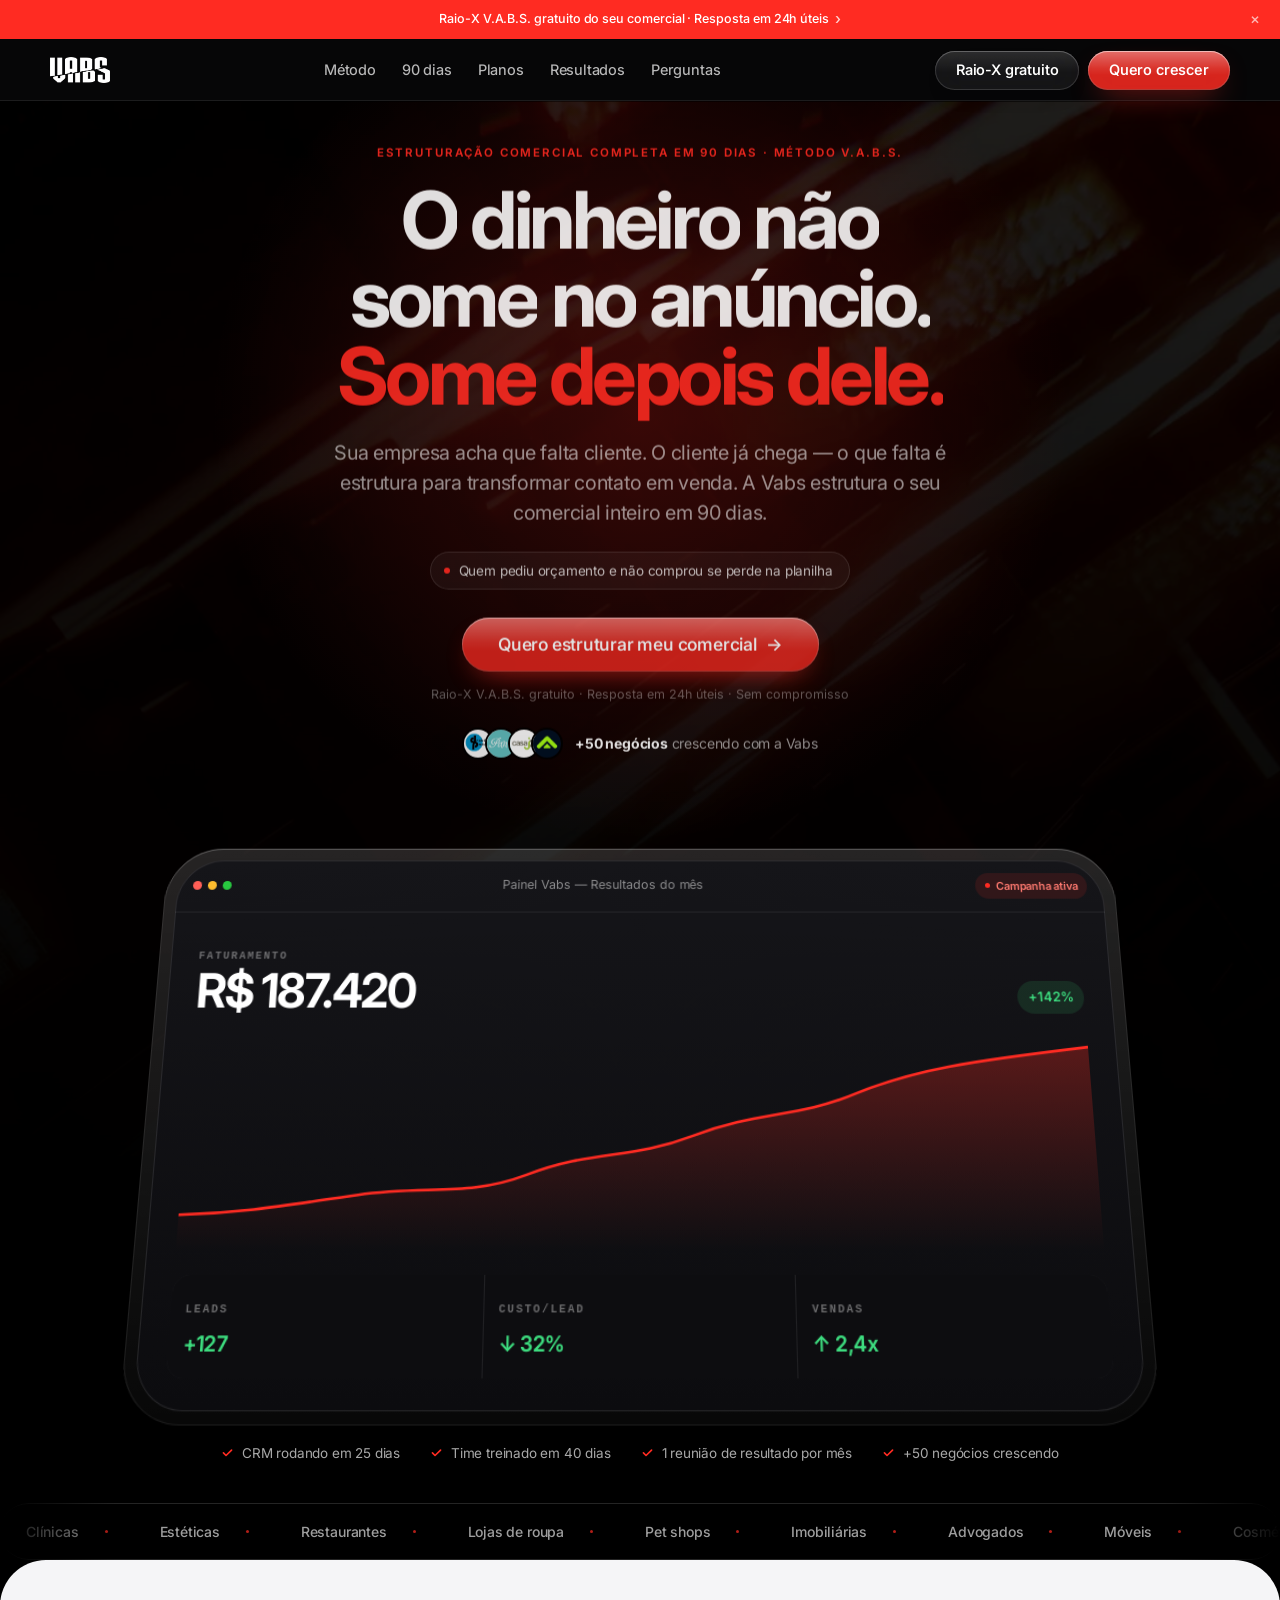
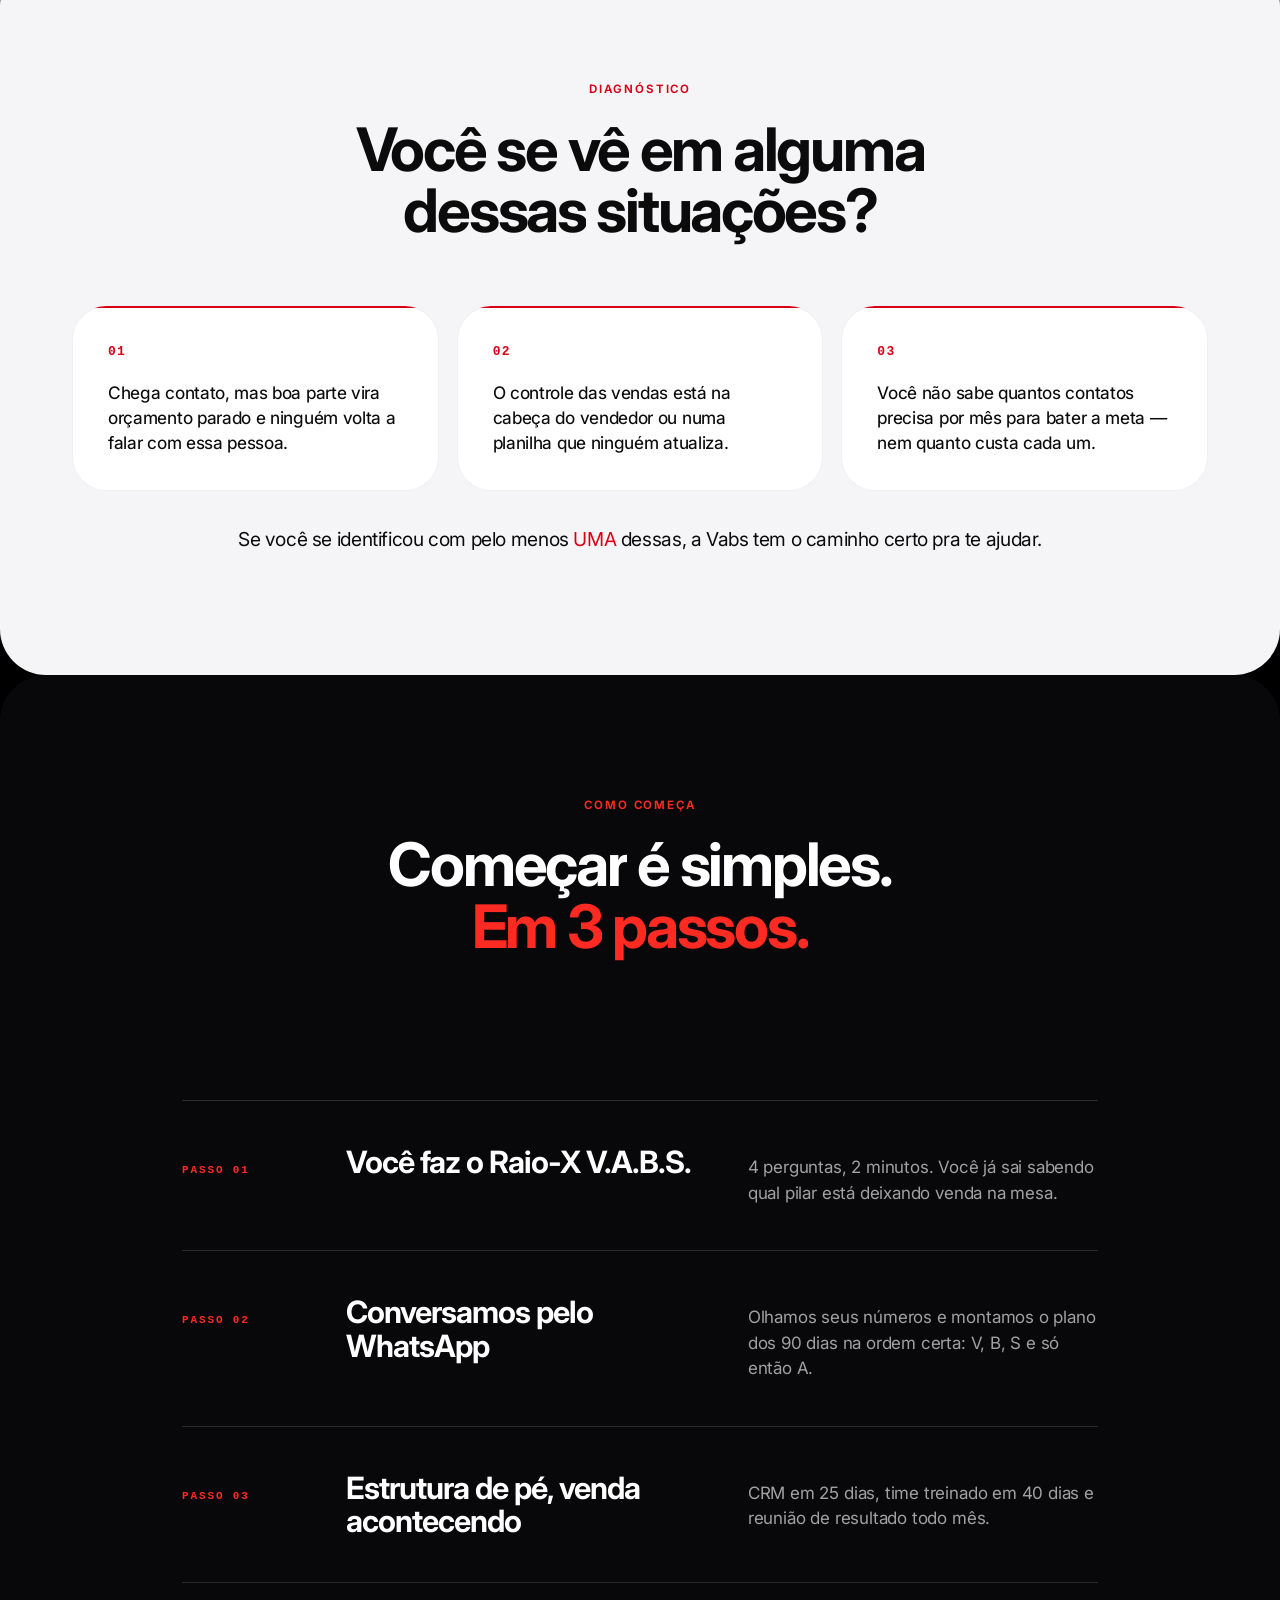
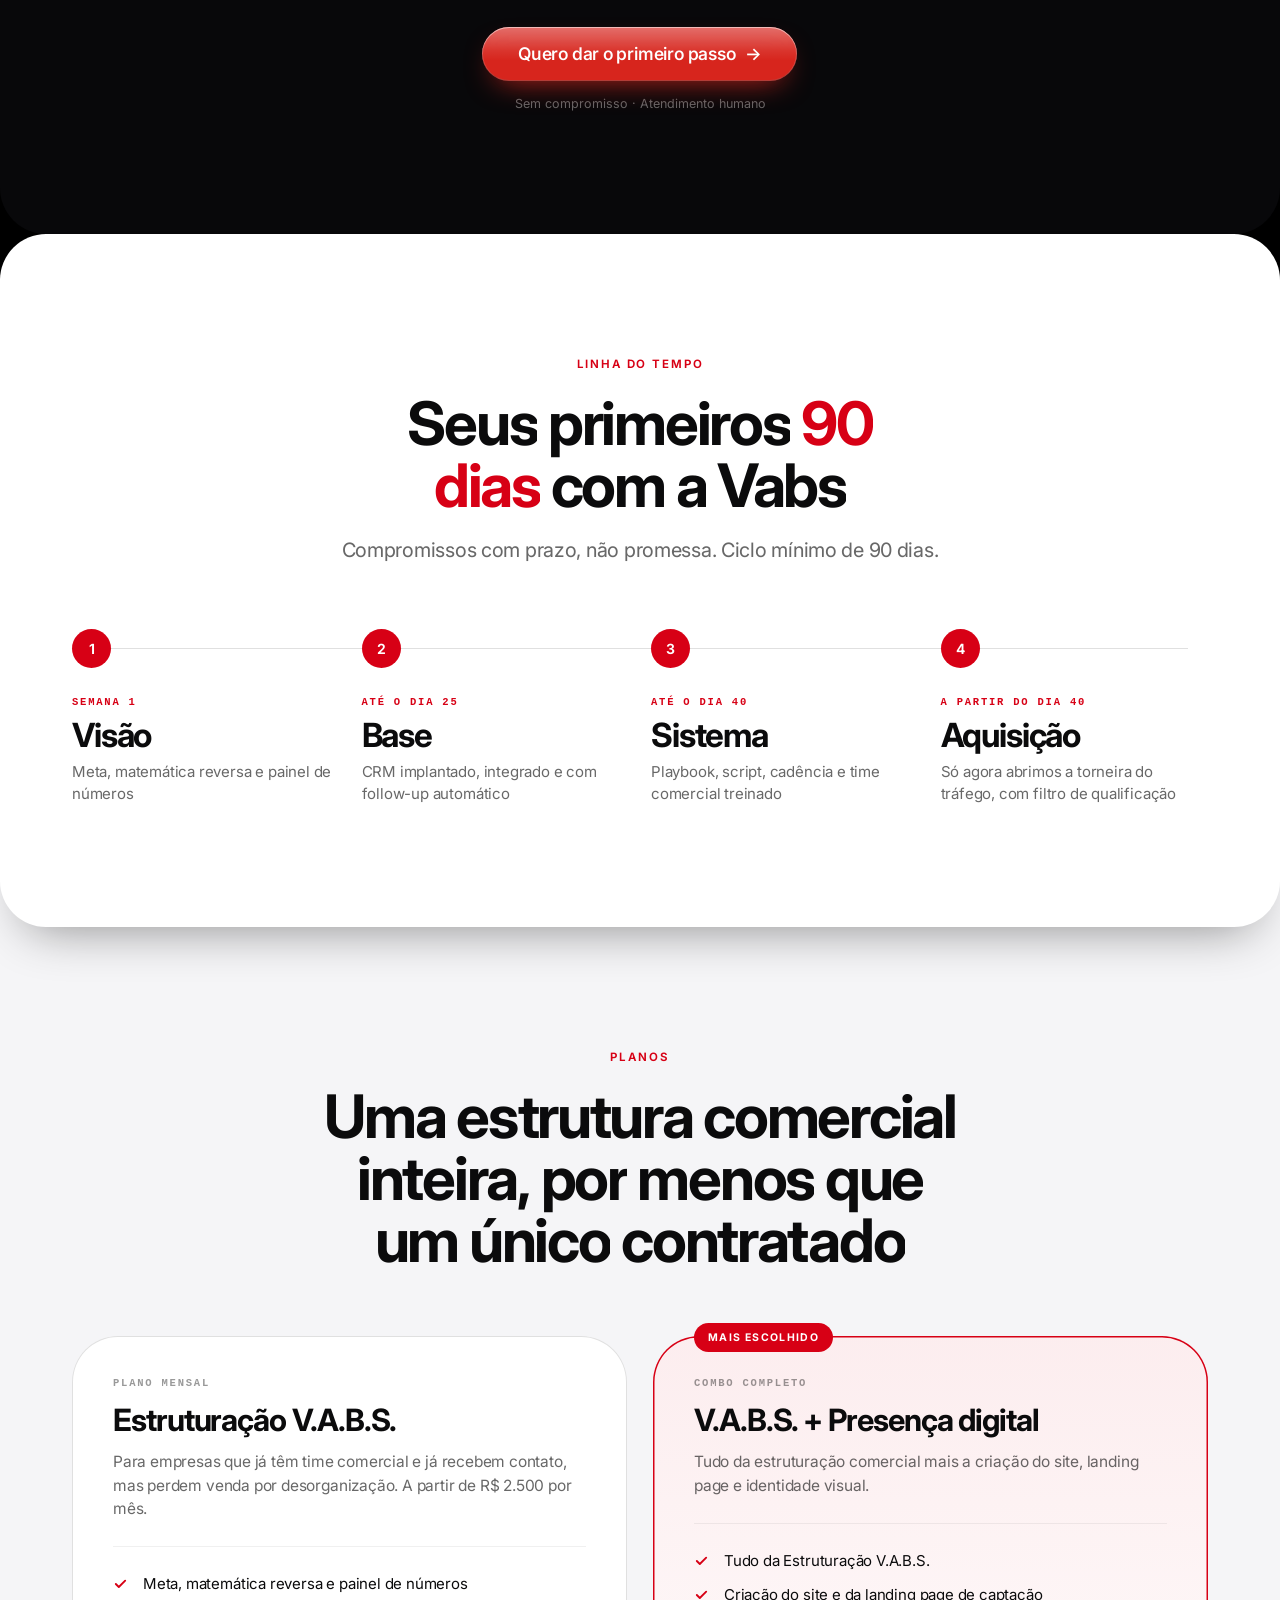
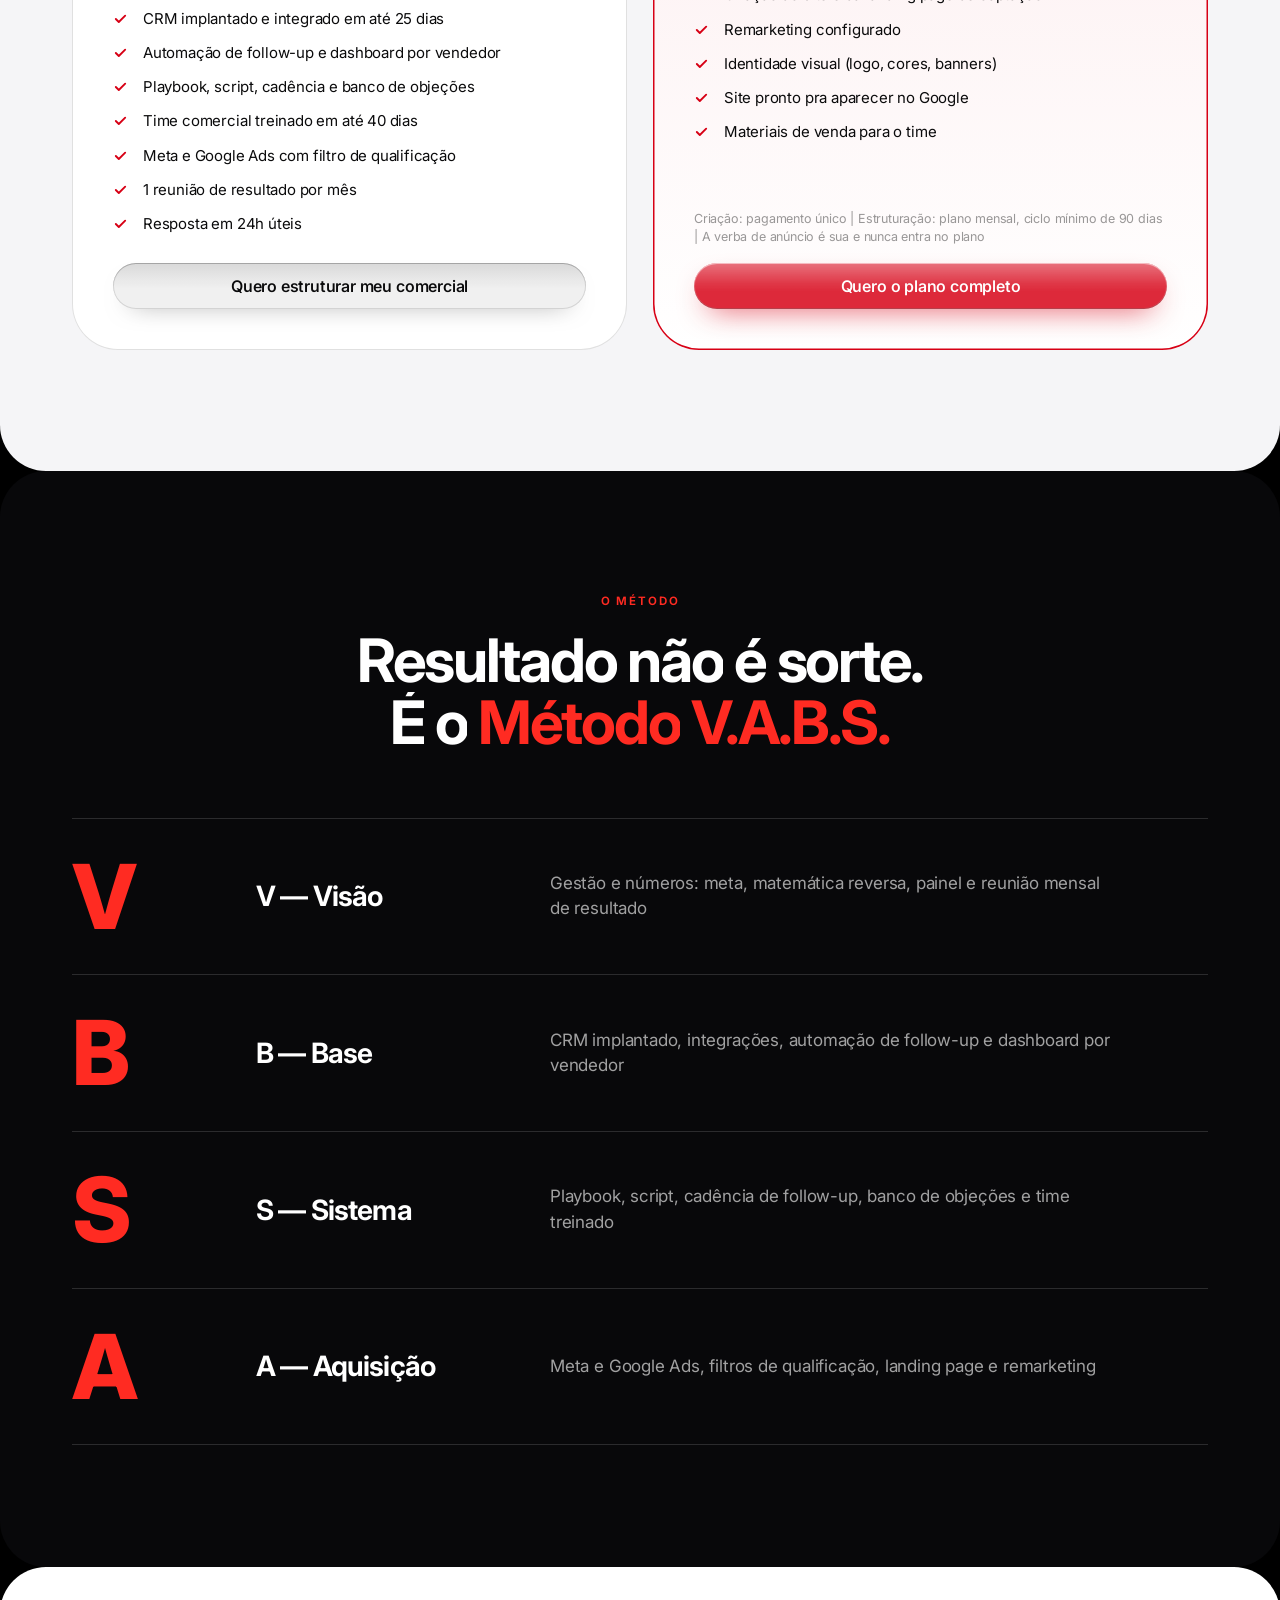
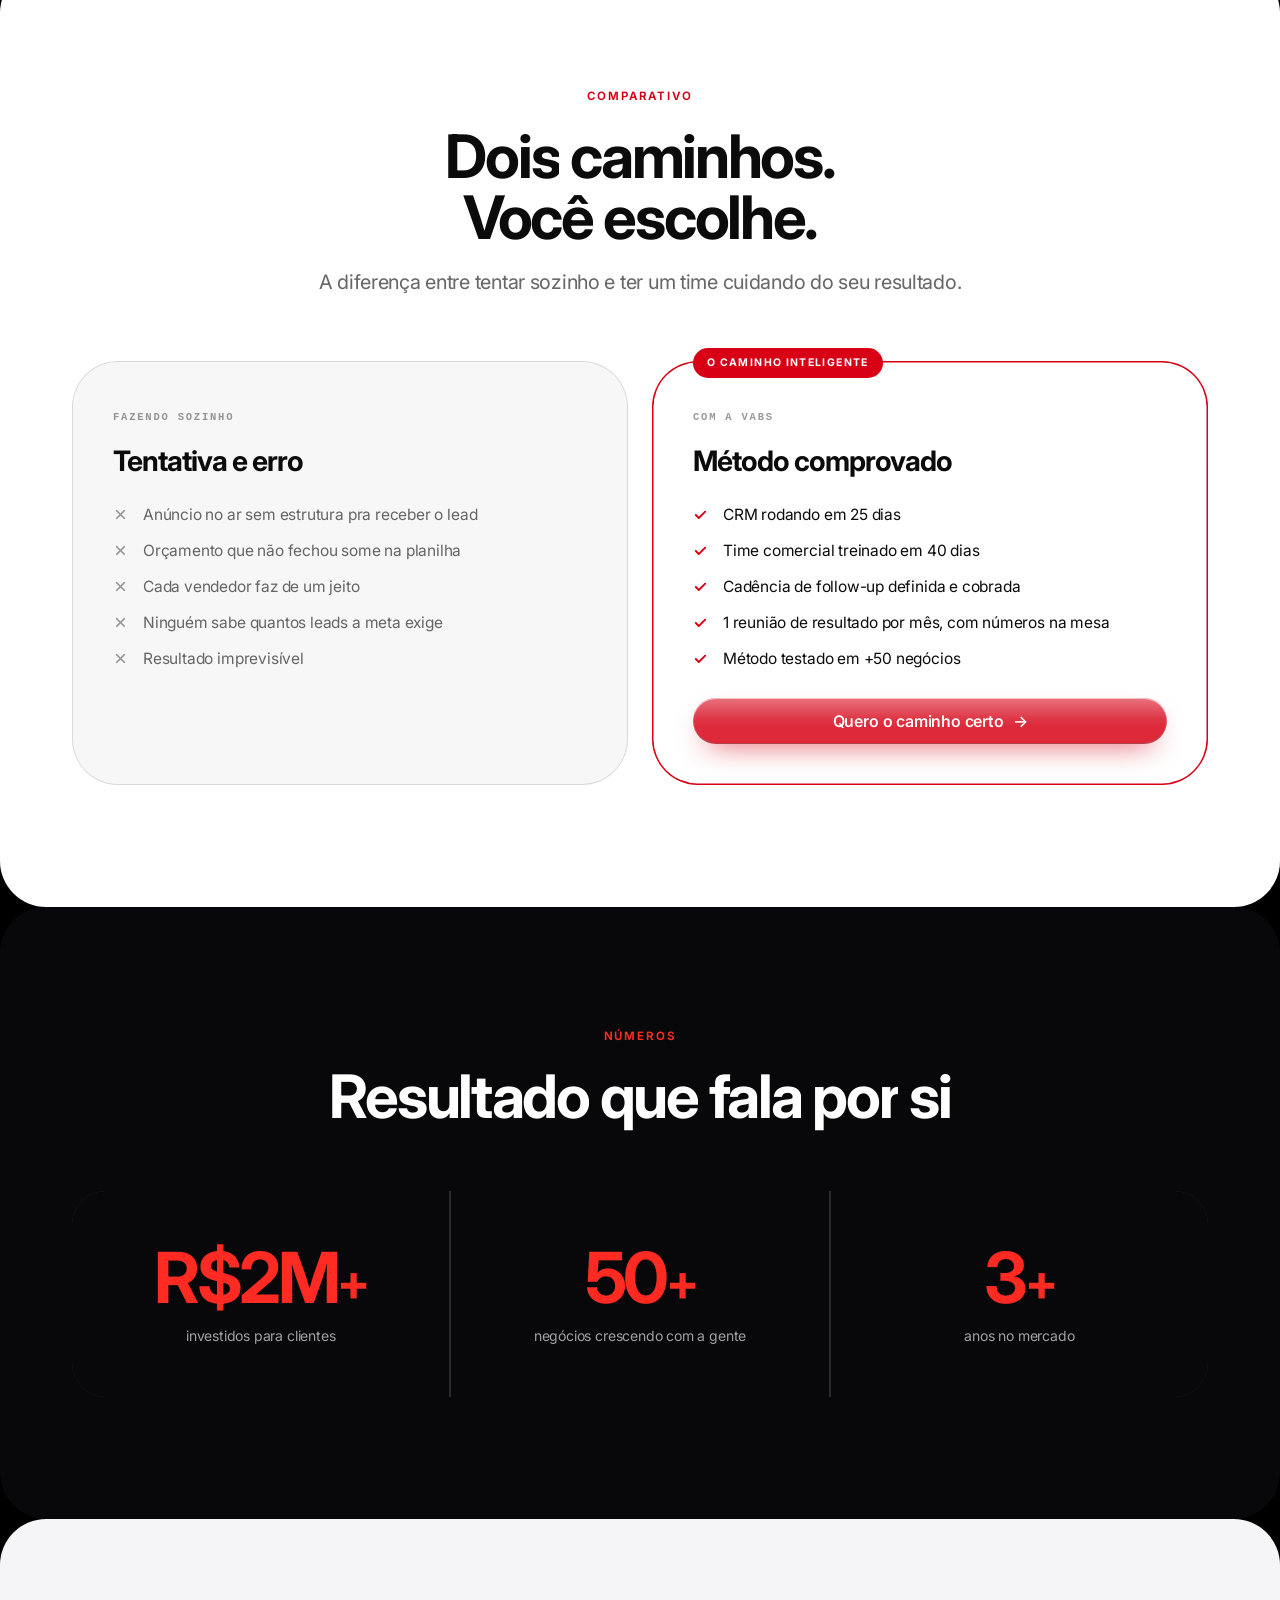
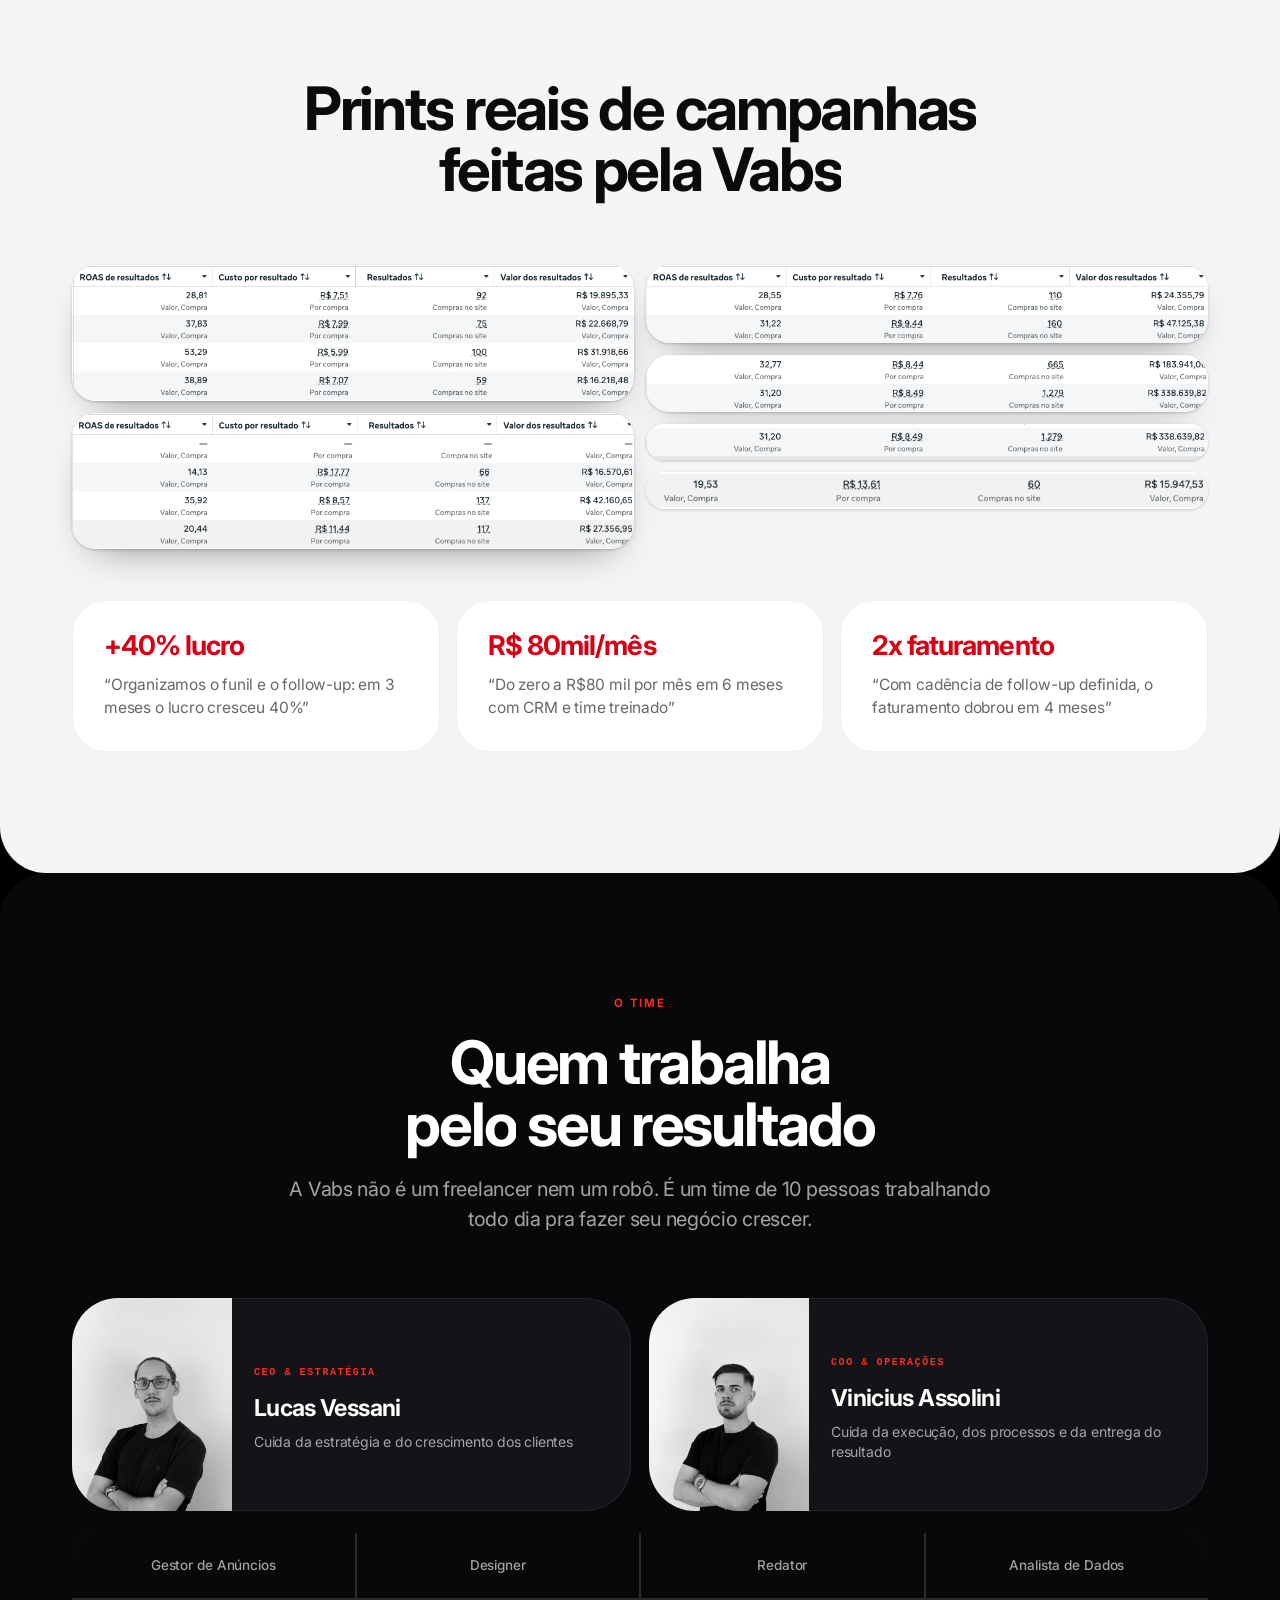
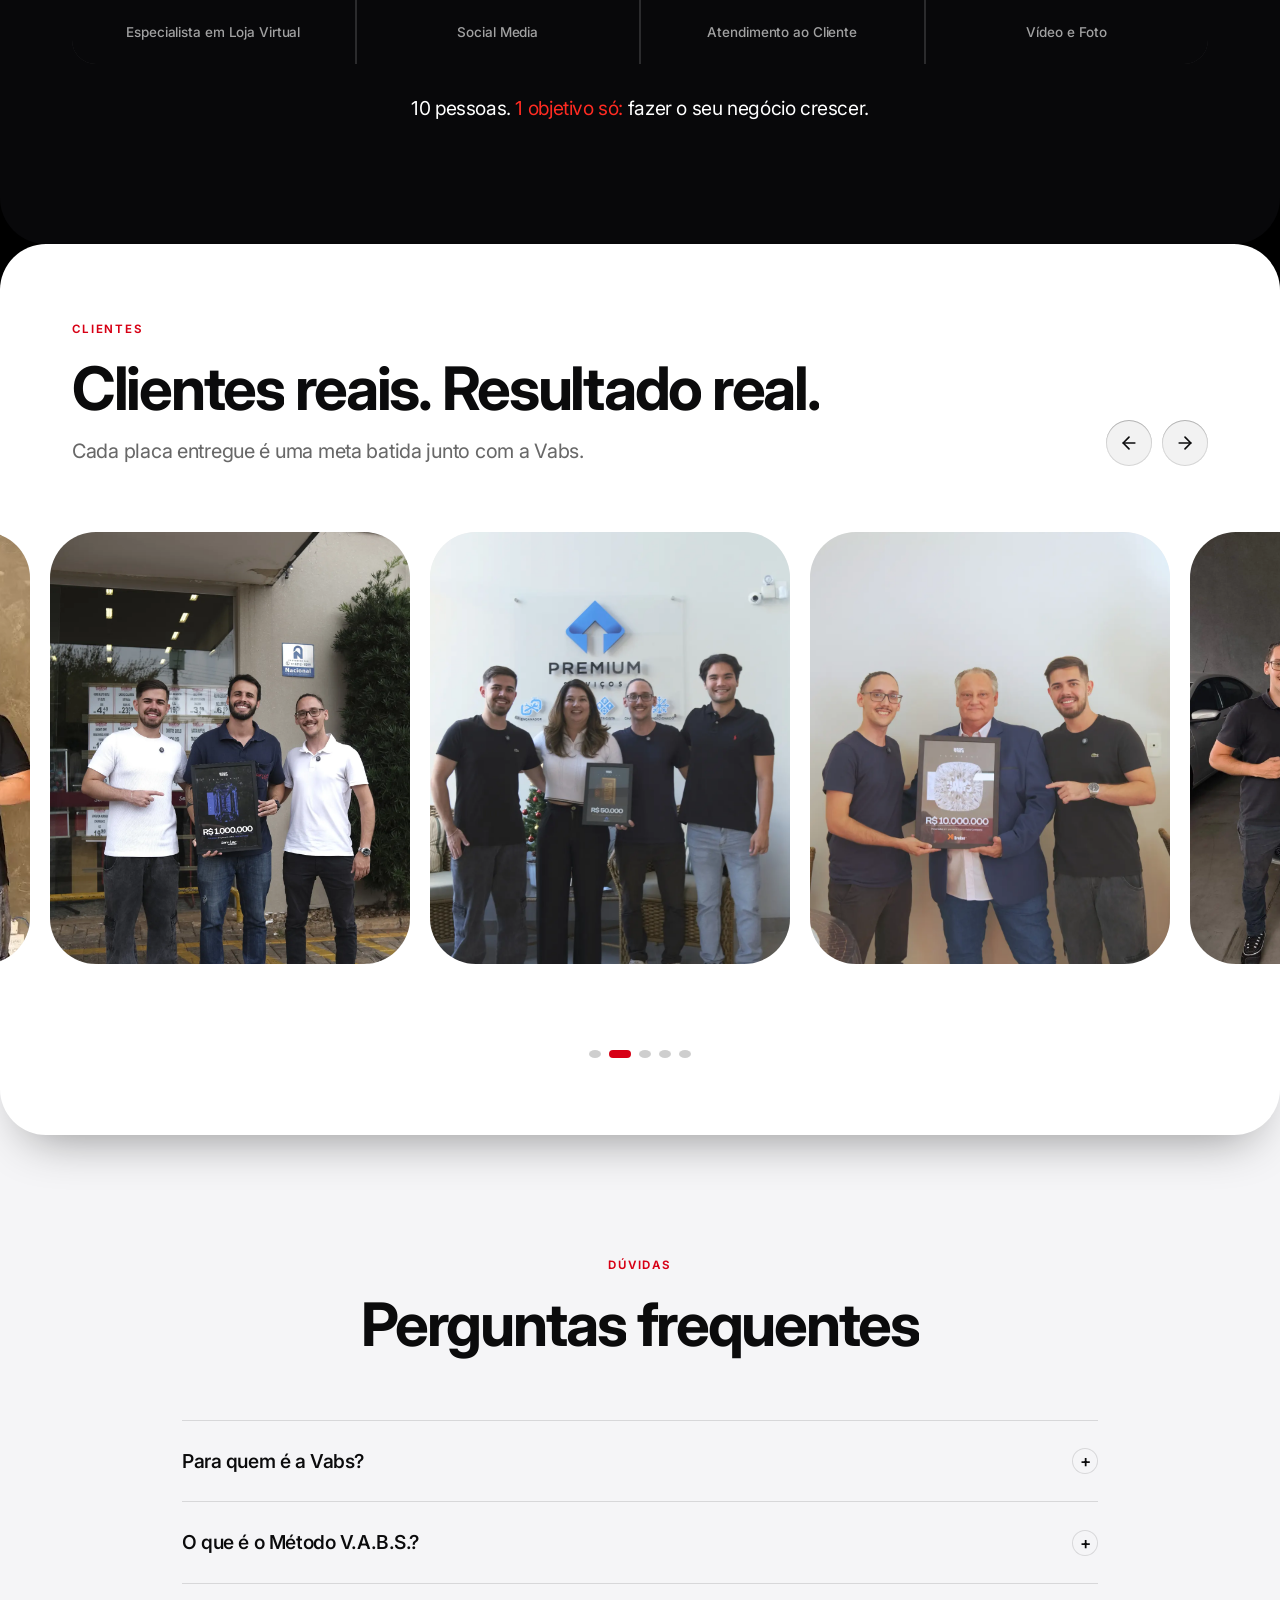
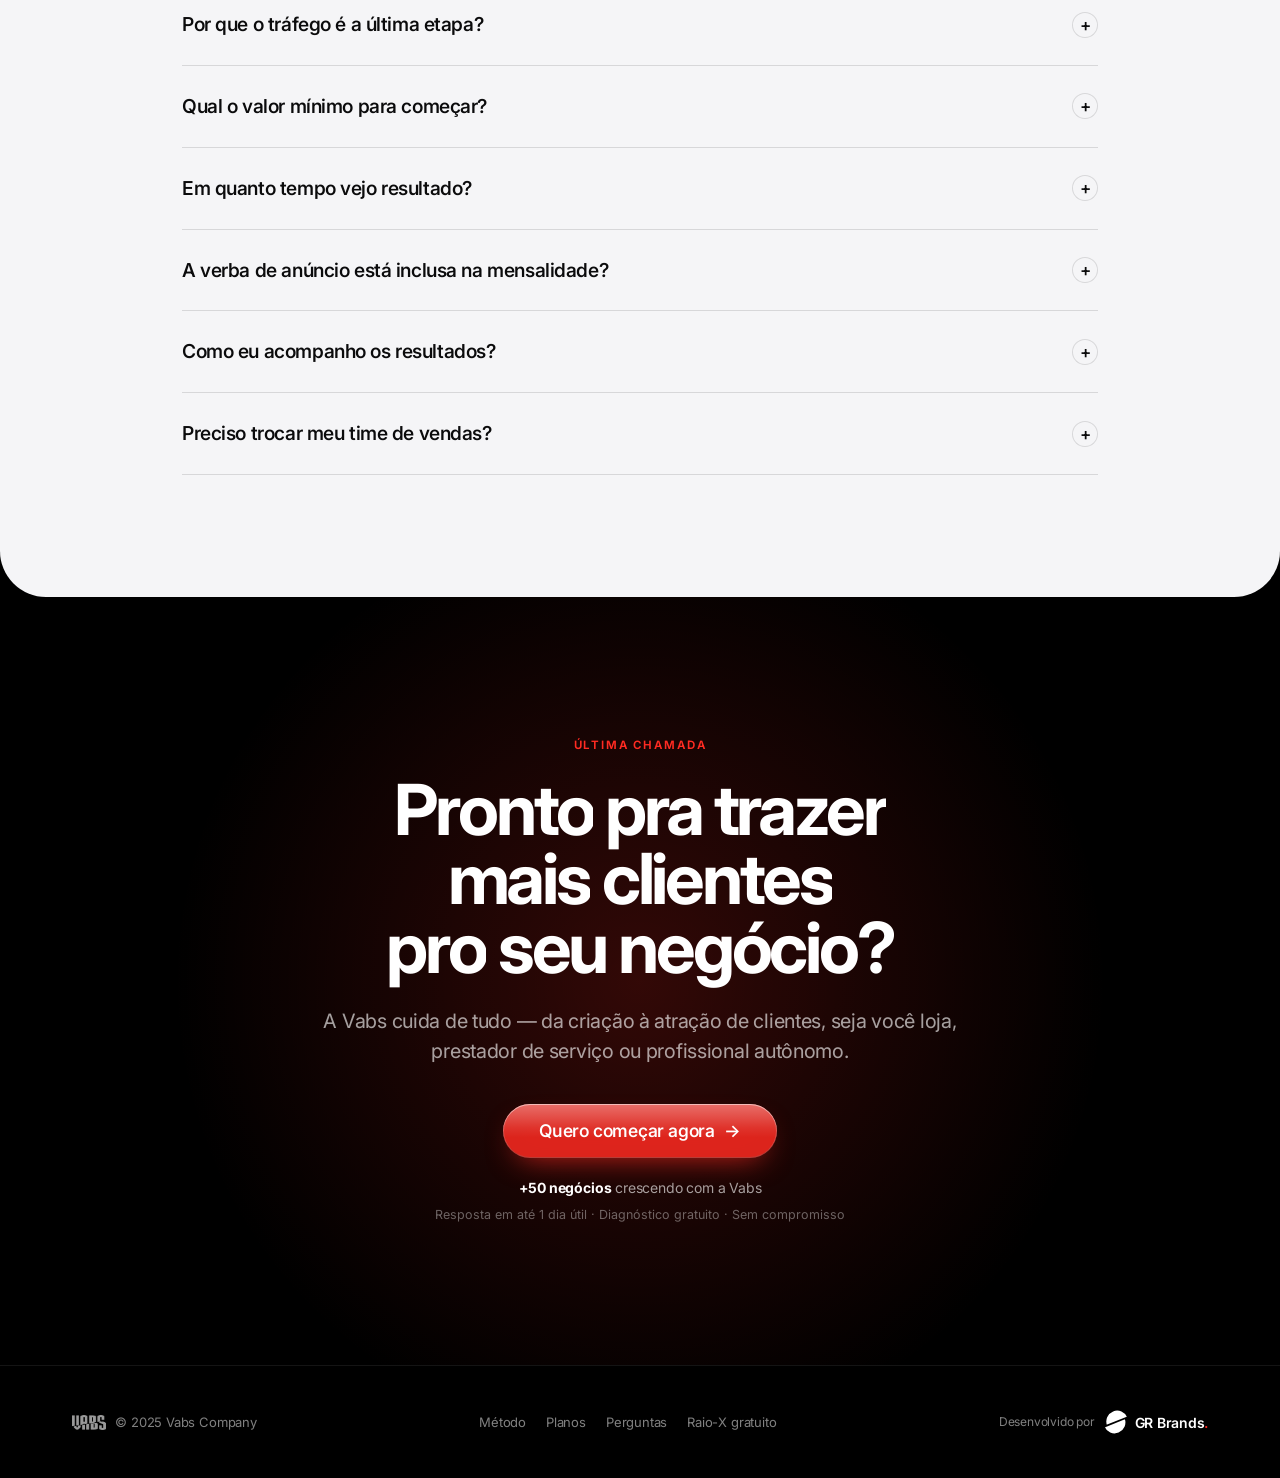
==== index.html @ a5743ab3 "Add files via upload" ====
<!doctype html>
<html lang="pt-BR">
<head>
<meta charset="utf-8">
<meta name="viewport" content="width=device-width, initial-scale=1, viewport-fit=cover">
<title>Vabs Company — Estruturação comercial completa em 90 dias</title>
<meta name="description" content="O dinheiro não some no anúncio, some depois dele. Método V.A.B.S.: visão, aquisição, base e sistema. Raio-X gratuito do seu comercial.">
<meta name="author" content="Vabs Company">
<meta name="theme-color" content="#000000">
<link rel="canonical" href="https://vabscompany.com.br/">

<link rel="icon" href="assets/img/vabs-logo.png" type="image/png">
<link rel="apple-touch-icon" href="assets/img/vabs-logo.png">

<meta property="og:type" content="website">
<meta property="og:title" content="Vabs Company — Estruturação comercial completa em 90 dias">
<meta property="og:description" content="O dinheiro não some no anúncio, some depois dele. Método V.A.B.S.: visão, aquisição, base e sistema. Raio-X gratuito do seu comercial.">
<meta property="og:image" content="assets/img/vabs-logo.png">
<meta name="twitter:card" content="summary_large_image">

<link rel="preconnect" href="https://fonts.googleapis.com">
<link rel="preconnect" href="https://fonts.gstatic.com" crossorigin>
<link rel="stylesheet" href="https://fonts.googleapis.com/css2?family=Inter:opsz,wght@14..32,400;14..32,500;14..32,600;14..32,700;14..32,800&display=swap">
<link rel="preload" as="image" href="assets/img/hero-bg.webp" fetchpriority="high">
<link rel="stylesheet" href="assets/css/style.css">

<script type="application/ld+json">
{"@context":"https://schema.org","@type":"Organization","name":"Vabs Company","url":"https://vabscompany.com.br/","logo":"assets/img/vabs-logo.png"}
</script>
<script type="application/ld+json">
{"@context":"https://schema.org","@type":"FAQPage","mainEntity":[
{"@type":"Question","name":"Para quem é a Vabs?","acceptedAnswer":{"@type":"Answer","text":"Para qualquer empresa que já tem time comercial e já recebe contato, mas perde venda por desorganização. Não importa o segmento: o que importa é ter alguém para vender e demanda chegando."}},
{"@type":"Question","name":"O que é o Método V.A.B.S.?","acceptedAnswer":{"@type":"Answer","text":"É a estruturação comercial completa em 90 dias em quatro pilares: Visão (gestão e números), Aquisição (demanda qualificada), Base (CRM e follow-up) e Sistema (playbook, script e time treinado)."}},
{"@type":"Question","name":"Por que o tráfego é a última etapa?","acceptedAnswer":{"@type":"Answer","text":"Porque o dinheiro não some no anúncio, some depois dele. Primeiro arrumamos visão, base e sistema. Só então abrimos a torneira do tráfego — senão você paga para perder lead mais rápido."}},
{"@type":"Question","name":"Qual o valor mínimo para começar?","acceptedAnswer":{"@type":"Answer","text":"A partir de R$ 2.500 por mês. Montar esse time dentro de casa (gestor de tráfego, designer, editor, consultor comercial, CRM e encargos) custa perto de R$ 18 mil por mês."}},
{"@type":"Question","name":"Em quanto tempo vejo resultado?","acceptedAnswer":{"@type":"Answer","text":"Temos compromissos com prazo: CRM rodando em 25 dias, time comercial treinado em 40 dias, 1 reunião de resultado por mês e resposta em 24h úteis. O ciclo mínimo é de 90 dias."}},
{"@type":"Question","name":"A verba de anúncio está inclusa na mensalidade?","acceptedAnswer":{"@type":"Answer","text":"Não. A verba de anúncio é sua, vai 100% para as plataformas e nunca entra no valor do plano."}},
{"@type":"Question","name":"Como eu acompanho os resultados?","acceptedAnswer":{"@type":"Answer","text":"Você tem painel de números, dashboard por vendedor dentro do CRM e uma reunião de resultado por mês com a meta e a matemática reversa na mesa."}},
{"@type":"Question","name":"Preciso trocar meu time de vendas?","acceptedAnswer":{"@type":"Answer","text":"Não. A gente treina o time que você já tem, com playbook, script, cadência de follow-up e banco de objeções."}}]}
</script>
</head>
<body>

<!-- ===== barra de anúncio ===== -->
<div class="topbar" id="topbar">
  <a href="diagnostico.html">Raio-X V.A.B.S. gratuito do seu comercial · Resposta em 24h úteis</a>
  <button class="topbar__x" aria-label="Fechar aviso" data-close-bar>&times;</button>
</div>

<!-- ===== navegação ===== -->
<header class="nav">
  <div class="nav__in">
    <a class="nav__logo" href="#topo" aria-label="Vabs Company">
      <img src="assets/img/vabs-mark.png" alt="Vabs Company" width="833" height="364">
    </a>
    <nav class="nav__menu" aria-label="Seções">
      <a href="#metodo">Método</a>
      <a href="#noventa">90 dias</a>
      <a href="#planos">Planos</a>
      <a href="#resultados">Resultados</a>
      <a href="#faq">Perguntas</a>
    </nav>
    <div class="nav__act">
      <a class="btn btn--outline nav__ghost" href="diagnostico.html">Raio-X gratuito</a>
      <a class="btn" href="diagnostico.html">Quero crescer</a>
    </div>
  </div>
</header>

<main id="topo">

<!-- ===== hero ===== -->
<section class="hero">
  <div class="hero__bg" aria-hidden="true"></div>
  <div class="hero__glow" aria-hidden="true"></div>

  <div class="wrap hero__in center">
    <span class="eyebrow rv">Estruturação comercial completa em 90 dias · Método V.A.B.S.</span>
    <h1 class="h-xl rv rv-d1">O dinheiro não some no anúncio.<br><span class="accent">Some depois dele.</span></h1>
    <p class="lede hero__lede rv rv-d2">Sua empresa acha que falta cliente. O cliente já chega — o que falta é estrutura para transformar contato em venda. A Vabs estrutura o seu comercial inteiro em 90 dias.</p>

    <div class="rv rv-d2">
      <span class="hero__pill"><i class="dot"></i>Quem pediu orçamento e não comprou se perde na planilha</span>
    </div>

    <div class="hero__cta rv rv-d3">
      <a class="btn btn--lg" href="diagnostico.html">Quero estruturar meu comercial <span class="arw">→</span></a>
      <p class="tiny">Raio-X V.A.B.S. gratuito · Resposta em 24h úteis · Sem compromisso</p>
    </div>

    <div class="hero__proof rv rv-d3">
      <div class="avatars">
        <img src="assets/img/logo-dental-protetic.jpg" alt="Logo Dental Protetic" width="32" height="32" loading="lazy">
        <img src="assets/img/logo-pano.jpg" alt="Logo Panô" width="32" height="32" loading="lazy">
        <img src="assets/img/logo-casa-jd.jpg" alt="Logo Casa JD" width="32" height="32" loading="lazy">
        <img src="assets/img/logo-cliente-4.jpg" alt="Logo Cliente Vabs" width="32" height="32" loading="lazy">
      </div>
      <p class="small"><b style="color:#fff">+50 negócios</b> crescendo com a Vabs</p>
    </div>
  </div>

  <!-- painel: card 3D que se endireita conforme a rolagem -->
  <div class="wrap">
    <div class="panel-stage" data-scroll-card>
      <div class="panel-shell" data-chart>
       <div class="panel-frame">
        <div class="panel">
        <div class="panel__bar">
          <div class="panel__dots"><i></i><i></i><i></i></div>
          <span class="panel__title">Painel Vabs — Resultados do mês</span>
          <span class="panel__live"><i></i>Campanha ativa</span>
        </div>
        <div class="panel__body">
          <div class="panel__head">
            <div>
              <span class="mono-label">Faturamento</span>
              <div class="panel__big" data-count="187420" data-prefix="R$ ">R$ 187.420</div>
            </div>
            <span class="panel__delta">+142%</span>
          </div>

          <svg class="chart" viewBox="0 0 880 200" preserveAspectRatio="none" role="img" aria-label="Curva de faturamento do mês">
            <defs>
              <linearGradient id="gRed" x1="0" y1="0" x2="0" y2="1">
                <stop offset="0%" stop-color="#ff2b22" stop-opacity=".30"/>
                <stop offset="100%" stop-color="#ff2b22" stop-opacity="0"/>
              </linearGradient>
            </defs>
            <path class="area" d="M0,168 C70,166 110,158 170,150 C235,141 275,152 330,132 C395,108 430,118 490,96 C555,72 590,80 650,56 C710,33 760,26 880,12 L880,200 L0,200 Z"/>
            <path class="line" d="M0,168 C70,166 110,158 170,150 C235,141 275,152 330,132 C395,108 430,118 490,96 C555,72 590,80 650,56 C710,33 760,26 880,12"/>
          </svg>

          <div class="panel__grid">
            <div class="panel__cell up"><span class="mono-label">Leads</span><b>+127</b></div>
            <div class="panel__cell up"><span class="mono-label">Custo/Lead</span><b>↓ 32%</b></div>
            <div class="panel__cell up"><span class="mono-label">Vendas</span><b>↑ 2,4x</b></div>
          </div>
        </div>
        </div>
       </div>
      </div>
    </div>
  </div>

  <div class="wrap">
    <ul class="commit rv" style="list-style:none;padding:0">
      <li><svg width="13" height="13" viewBox="0 0 16 16" fill="none"><path d="M3 8.5l3.2 3.2L13 5" stroke="currentColor" stroke-width="2" stroke-linecap="round" stroke-linejoin="round"/></svg>CRM rodando em 25 dias</li>
      <li><svg width="13" height="13" viewBox="0 0 16 16" fill="none"><path d="M3 8.5l3.2 3.2L13 5" stroke="currentColor" stroke-width="2" stroke-linecap="round" stroke-linejoin="round"/></svg>Time treinado em 40 dias</li>
      <li><svg width="13" height="13" viewBox="0 0 16 16" fill="none"><path d="M3 8.5l3.2 3.2L13 5" stroke="currentColor" stroke-width="2" stroke-linecap="round" stroke-linejoin="round"/></svg>1 reunião de resultado por mês</li>
      <li><svg width="13" height="13" viewBox="0 0 16 16" fill="none"><path d="M3 8.5l3.2 3.2L13 5" stroke="currentColor" stroke-width="2" stroke-linecap="round" stroke-linejoin="round"/></svg>+50 negócios crescendo</li>
    </ul>
  </div>
</section>

<!-- ===== segmentos ===== -->
<div class="marquee" aria-label="Segmentos atendidos">
  <div class="marquee__track" id="marquee"></div>
</div>

<!-- ===== dores ===== -->
<section class="sec t-mist">
  <div class="wrap">
    <div class="shead">
      <span class="eyebrow rv">Diagnóstico</span>
      <h2 class="h-lg rv rv-d1">Você se vê em alguma dessas situações?</h2>
    </div>
    <div class="pains" data-cascade="110">
      <article class="pain"><span class="pain__n">01</span><p>Chega contato, mas boa parte vira orçamento parado e ninguém volta a falar com essa pessoa.</p></article>
      <article class="pain"><span class="pain__n">02</span><p>O controle das vendas está na cabeça do vendedor ou numa planilha que ninguém atualiza.</p></article>
      <article class="pain"><span class="pain__n">03</span><p>Você não sabe quantos contatos precisa por mês para bater a meta — nem quanto custa cada um.</p></article>
    </div>
    <p class="pains-foot rv">Se você se identificou com pelo menos <span class="accent">UMA</span> dessas, a Vabs tem o caminho certo pra te ajudar.</p>
  </div>
</section>

<!-- ===== 3 passos ===== -->
<section class="sec t-ink">
  <div class="wrap wrap--mid">
    <div class="shead">
      <span class="eyebrow rv">Como começa</span>
      <h2 class="h-lg rv rv-d1">Começar é simples. <span class="accent">Em 3 passos.</span></h2>
      <p class="lede rv rv-d2">Sem enrolação, sem reunião longa pra começar. Você fala, a gente entende e já põe pra rodar.</p>
    </div>

    <div class="steps">
      <article class="step rv">
        <span class="step__n">Passo 01</span>
        <h3 class="step__t">Você faz o Raio-X V.A.B.S.</h3>
        <p class="step__d">4 perguntas, 2 minutos. Você já sai sabendo qual pilar está deixando venda na mesa.</p>
      </article>
      <article class="step rv">
        <span class="step__n">Passo 02</span>
        <h3 class="step__t">Conversamos pelo WhatsApp</h3>
        <p class="step__d">Olhamos seus números e montamos o plano dos 90 dias na ordem certa: V, B, S e só então A.</p>
      </article>
      <article class="step rv">
        <span class="step__n">Passo 03</span>
        <h3 class="step__t">Estrutura de pé, venda acontecendo</h3>
        <p class="step__d">CRM em 25 dias, time treinado em 40 dias e reunião de resultado todo mês.</p>
      </article>
    </div>

    <div class="center rv" style="margin-top:44px">
      <a class="btn btn--lg" href="diagnostico.html">Quero dar o primeiro passo <span class="arw">→</span></a>
      <p class="tiny" style="margin-top:14px">Sem compromisso · Atendimento humano</p>
    </div>
  </div>
</section>

<!-- ===== 90 dias ===== -->
<section class="sec t-light" id="noventa">
  <div class="wrap">
    <div class="shead">
      <span class="eyebrow rv">Linha do tempo</span>
      <h2 class="h-lg rv rv-d1">Seus primeiros <span class="accent">90 dias</span> com a Vabs</h2>
      <p class="lede rv rv-d2">Compromissos com prazo, não promessa. Ciclo mínimo de 90 dias.</p>
    </div>

    <div class="tl">
      <article class="tl__item rv">
        <span class="tl__dot">1</span>
        <span class="tl__when">Semana 1</span>
        <h3 class="tl__k">Visão</h3>
        <p class="tl__d">Meta, matemática reversa e painel de números</p>
      </article>
      <article class="tl__item rv rv-d1">
        <span class="tl__dot">2</span>
        <span class="tl__when">Até o dia 25</span>
        <h3 class="tl__k">Base</h3>
        <p class="tl__d">CRM implantado, integrado e com follow-up automático</p>
      </article>
      <article class="tl__item rv rv-d2">
        <span class="tl__dot">3</span>
        <span class="tl__when">Até o dia 40</span>
        <h3 class="tl__k">Sistema</h3>
        <p class="tl__d">Playbook, script, cadência e time comercial treinado</p>
      </article>
      <article class="tl__item rv rv-d3">
        <span class="tl__dot">4</span>
        <span class="tl__when">A partir do dia 40</span>
        <h3 class="tl__k">Aquisição</h3>
        <p class="tl__d">Só agora abrimos a torneira do tráfego, com filtro de qualificação</p>
      </article>
    </div>
  </div>
</section>

<!-- ===== planos ===== -->
<section class="sec t-mist" id="planos">
  <div class="wrap">
    <div class="shead">
      <span class="eyebrow rv">Planos</span>
      <h2 class="h-lg rv rv-d1">Uma estrutura comercial inteira, por menos que um único contratado</h2>
    </div>

    <div class="plans" data-cascade="140">
      <article class="plan">
        <span class="plan__kind">Plano mensal</span>
        <h3 class="plan__name">Estruturação V.A.B.S.</h3>
        <p class="plan__desc">Para empresas que já têm time comercial e já recebem contato, mas perdem venda por desorganização. A partir de R$ 2.500 por mês.</p>
        <ul class="plan__list">
          <li><svg width="15" height="15" viewBox="0 0 16 16" fill="none"><path d="M3 8.5l3.2 3.2L13 5" stroke="currentColor" stroke-width="2" stroke-linecap="round" stroke-linejoin="round"/></svg>Meta, matemática reversa e painel de números</li>
          <li><svg width="15" height="15" viewBox="0 0 16 16" fill="none"><path d="M3 8.5l3.2 3.2L13 5" stroke="currentColor" stroke-width="2" stroke-linecap="round" stroke-linejoin="round"/></svg>CRM implantado e integrado em até 25 dias</li>
          <li><svg width="15" height="15" viewBox="0 0 16 16" fill="none"><path d="M3 8.5l3.2 3.2L13 5" stroke="currentColor" stroke-width="2" stroke-linecap="round" stroke-linejoin="round"/></svg>Automação de follow-up e dashboard por vendedor</li>
          <li><svg width="15" height="15" viewBox="0 0 16 16" fill="none"><path d="M3 8.5l3.2 3.2L13 5" stroke="currentColor" stroke-width="2" stroke-linecap="round" stroke-linejoin="round"/></svg>Playbook, script, cadência e banco de objeções</li>
          <li><svg width="15" height="15" viewBox="0 0 16 16" fill="none"><path d="M3 8.5l3.2 3.2L13 5" stroke="currentColor" stroke-width="2" stroke-linecap="round" stroke-linejoin="round"/></svg>Time comercial treinado em até 40 dias</li>
          <li><svg width="15" height="15" viewBox="0 0 16 16" fill="none"><path d="M3 8.5l3.2 3.2L13 5" stroke="currentColor" stroke-width="2" stroke-linecap="round" stroke-linejoin="round"/></svg>Meta e Google Ads com filtro de qualificação</li>
          <li><svg width="15" height="15" viewBox="0 0 16 16" fill="none"><path d="M3 8.5l3.2 3.2L13 5" stroke="currentColor" stroke-width="2" stroke-linecap="round" stroke-linejoin="round"/></svg>1 reunião de resultado por mês</li>
          <li><svg width="15" height="15" viewBox="0 0 16 16" fill="none"><path d="M3 8.5l3.2 3.2L13 5" stroke="currentColor" stroke-width="2" stroke-linecap="round" stroke-linejoin="round"/></svg>Resposta em 24h úteis</li>
        </ul>
        <div class="plan__foot">
          <a class="btn btn--outline btn--block" href="diagnostico.html">Quero estruturar meu comercial</a>
        </div>
      </article>

      <article class="plan plan--hero">
        <span class="plan__tag">Mais escolhido</span>
        <span class="plan__kind">Combo completo</span>
        <h3 class="plan__name">V.A.B.S. + Presença digital</h3>
        <p class="plan__desc">Tudo da estruturação comercial mais a criação do site, landing page e identidade visual.</p>
        <ul class="plan__list">
          <li><svg width="15" height="15" viewBox="0 0 16 16" fill="none"><path d="M3 8.5l3.2 3.2L13 5" stroke="currentColor" stroke-width="2" stroke-linecap="round" stroke-linejoin="round"/></svg>Tudo da Estruturação V.A.B.S.</li>
          <li><svg width="15" height="15" viewBox="0 0 16 16" fill="none"><path d="M3 8.5l3.2 3.2L13 5" stroke="currentColor" stroke-width="2" stroke-linecap="round" stroke-linejoin="round"/></svg>Criação do site e da landing page de captação</li>
          <li><svg width="15" height="15" viewBox="0 0 16 16" fill="none"><path d="M3 8.5l3.2 3.2L13 5" stroke="currentColor" stroke-width="2" stroke-linecap="round" stroke-linejoin="round"/></svg>Remarketing configurado</li>
          <li><svg width="15" height="15" viewBox="0 0 16 16" fill="none"><path d="M3 8.5l3.2 3.2L13 5" stroke="currentColor" stroke-width="2" stroke-linecap="round" stroke-linejoin="round"/></svg>Identidade visual (logo, cores, banners)</li>
          <li><svg width="15" height="15" viewBox="0 0 16 16" fill="none"><path d="M3 8.5l3.2 3.2L13 5" stroke="currentColor" stroke-width="2" stroke-linecap="round" stroke-linejoin="round"/></svg>Site pronto pra aparecer no Google</li>
          <li><svg width="15" height="15" viewBox="0 0 16 16" fill="none"><path d="M3 8.5l3.2 3.2L13 5" stroke="currentColor" stroke-width="2" stroke-linecap="round" stroke-linejoin="round"/></svg>Materiais de venda para o time</li>
        </ul>
        <div class="plan__foot">
          <p class="plan__note">Criação: pagamento único | Estruturação: plano mensal, ciclo mínimo de 90 dias | A verba de anúncio é sua e nunca entra no plano</p>
          <a class="btn btn--block" href="diagnostico.html">Quero o plano completo</a>
        </div>
      </article>
    </div>
  </div>
</section>

<!-- ===== método ===== -->
<section class="sec t-ink" id="metodo">
  <div class="wrap">
    <div class="shead">
      <span class="eyebrow rv">O método</span>
      <h2 class="h-lg rv rv-d1">Resultado não é sorte.<br>É o <span class="accent">Método V.A.B.S.</span></h2>
    </div>

    <div class="vabs">
      <article class="vabs__row rv">
        <span class="vabs__letter">V</span>
        <h3 class="vabs__name">V — Visão</h3>
        <p class="vabs__desc">Gestão e números: meta, matemática reversa, painel e reunião mensal de resultado</p>
      </article>
      <article class="vabs__row rv">
        <span class="vabs__letter">B</span>
        <h3 class="vabs__name">B — Base</h3>
        <p class="vabs__desc">CRM implantado, integrações, automação de follow-up e dashboard por vendedor</p>
      </article>
      <article class="vabs__row rv">
        <span class="vabs__letter">S</span>
        <h3 class="vabs__name">S — Sistema</h3>
        <p class="vabs__desc">Playbook, script, cadência de follow-up, banco de objeções e time treinado</p>
      </article>
      <article class="vabs__row rv">
        <span class="vabs__letter">A</span>
        <h3 class="vabs__name">A — Aquisição</h3>
        <p class="vabs__desc">Meta e Google Ads, filtros de qualificação, landing page e remarketing</p>
      </article>
    </div>
  </div>
</section>

<!-- ===== comparativo ===== -->
<section class="sec t-light">
  <div class="wrap">
    <div class="shead">
      <span class="eyebrow rv">Comparativo</span>
      <h2 class="h-lg rv rv-d1">Dois caminhos. Você escolhe.</h2>
      <p class="lede rv rv-d2">A diferença entre tentar sozinho e ter um time cuidando do seu resultado.</p>
    </div>

    <div class="vs" data-cascade="140">
      <article class="vs__col vs__col--bad">
        <span class="vs__kind">Fazendo sozinho</span>
        <h3 class="vs__t">Tentativa e erro</h3>
        <ul class="vs__list">
          <li><svg width="15" height="15" viewBox="0 0 16 16" fill="none"><path d="M4 4l8 8M12 4l-8 8" stroke="currentColor" stroke-width="1.8" stroke-linecap="round"/></svg>Anúncio no ar sem estrutura pra receber o lead</li>
          <li><svg width="15" height="15" viewBox="0 0 16 16" fill="none"><path d="M4 4l8 8M12 4l-8 8" stroke="currentColor" stroke-width="1.8" stroke-linecap="round"/></svg>Orçamento que não fechou some na planilha</li>
          <li><svg width="15" height="15" viewBox="0 0 16 16" fill="none"><path d="M4 4l8 8M12 4l-8 8" stroke="currentColor" stroke-width="1.8" stroke-linecap="round"/></svg>Cada vendedor faz de um jeito</li>
          <li><svg width="15" height="15" viewBox="0 0 16 16" fill="none"><path d="M4 4l8 8M12 4l-8 8" stroke="currentColor" stroke-width="1.8" stroke-linecap="round"/></svg>Ninguém sabe quantos leads a meta exige</li>
          <li><svg width="15" height="15" viewBox="0 0 16 16" fill="none"><path d="M4 4l8 8M12 4l-8 8" stroke="currentColor" stroke-width="1.8" stroke-linecap="round"/></svg>Resultado imprevisível</li>
        </ul>
      </article>

      <article class="vs__col vs__col--good">
        <span class="vs__tag">O caminho inteligente</span>
        <span class="vs__kind">Com a Vabs</span>
        <h3 class="vs__t">Método comprovado</h3>
        <ul class="vs__list">
          <li><svg width="15" height="15" viewBox="0 0 16 16" fill="none"><path d="M3 8.5l3.2 3.2L13 5" stroke="currentColor" stroke-width="2" stroke-linecap="round" stroke-linejoin="round"/></svg>CRM rodando em 25 dias</li>
          <li><svg width="15" height="15" viewBox="0 0 16 16" fill="none"><path d="M3 8.5l3.2 3.2L13 5" stroke="currentColor" stroke-width="2" stroke-linecap="round" stroke-linejoin="round"/></svg>Time comercial treinado em 40 dias</li>
          <li><svg width="15" height="15" viewBox="0 0 16 16" fill="none"><path d="M3 8.5l3.2 3.2L13 5" stroke="currentColor" stroke-width="2" stroke-linecap="round" stroke-linejoin="round"/></svg>Cadência de follow-up definida e cobrada</li>
          <li><svg width="15" height="15" viewBox="0 0 16 16" fill="none"><path d="M3 8.5l3.2 3.2L13 5" stroke="currentColor" stroke-width="2" stroke-linecap="round" stroke-linejoin="round"/></svg>1 reunião de resultado por mês, com números na mesa</li>
          <li><svg width="15" height="15" viewBox="0 0 16 16" fill="none"><path d="M3 8.5l3.2 3.2L13 5" stroke="currentColor" stroke-width="2" stroke-linecap="round" stroke-linejoin="round"/></svg>Método testado em +50 negócios</li>
        </ul>
        <div style="margin-top:28px"><a class="btn btn--block" href="diagnostico.html">Quero o caminho certo <span class="arw">→</span></a></div>
      </article>
    </div>
  </div>
</section>

<!-- ===== números ===== -->
<section class="sec t-ink" id="resultados">
  <div class="wrap">
    <div class="shead">
      <span class="eyebrow rv">Números</span>
      <h2 class="h-lg rv rv-d1">Resultado que fala por si</h2>
    </div>
    <div class="stats" data-cascade="120">
      <div class="stat"><b class="accent">R$2M<span>+</span></b><span>investidos para clientes</span></div>
      <div class="stat"><b class="accent">50<span>+</span></b><span>negócios crescendo com a gente</span></div>
      <div class="stat"><b class="accent">3<span>+</span></b><span>anos no mercado</span></div>
    </div>
  </div>
</section>

<!-- ===== prints ===== -->
<section class="sec t-mist">
  <div class="wrap">
    <div class="shead">
      <span class="eyebrow rv">Campanhas</span>
      <h2 class="h-lg rv rv-d1">Prints reais de campanhas feitas pela Vabs</h2>
    </div>

    <div class="prints" data-cascade="90">
      <figure class="print"><img src="assets/img/print-1.png" alt="Print de campanha 1" loading="lazy" width="917" height="221"></figure>
      <figure class="print"><img src="assets/img/print-5.png" alt="Print de campanha 5" loading="lazy" width="908" height="220"></figure>
      <figure class="print"><img src="assets/img/print-2.png" alt="Print de campanha 2" loading="lazy" width="913" height="127"></figure>
      <figure class="print"><img src="assets/img/print-3.png" alt="Print de campanha 3" loading="lazy" width="908" height="92"></figure>
      <figure class="print"><img src="assets/img/print-4.png" alt="Print de campanha 4" loading="lazy" width="911" height="58"></figure>
      <figure class="print"><img src="assets/img/print-6.png" alt="Print de campanha 6" loading="lazy" width="795" height="52"></figure>
    </div>

    <div class="quotes" data-cascade="110">
      <blockquote class="quote"><b>+40% lucro</b><p>“Organizamos o funil e o follow-up: em 3 meses o lucro cresceu 40%”</p></blockquote>
      <blockquote class="quote"><b>R$ 80mil/mês</b><p>“Do zero a R$80 mil por mês em 6 meses com CRM e time treinado”</p></blockquote>
      <blockquote class="quote"><b>2x faturamento</b><p>“Com cadência de follow-up definida, o faturamento dobrou em 4 meses”</p></blockquote>
    </div>
  </div>
</section>

<!-- ===== time ===== -->
<section class="sec t-ink">
  <div class="wrap">
    <div class="shead">
      <span class="eyebrow rv">O time</span>
      <h2 class="h-lg rv rv-d1">Quem trabalha pelo seu resultado</h2>
      <p class="lede rv rv-d2">A Vabs não é um freelancer nem um robô. É um time de 10 pessoas trabalhando todo dia pra fazer seu negócio crescer.</p>
    </div>

    <div class="founders" data-cascade="130">
      <article class="founder">
        <img src="assets/img/socio-1.webp" alt="Lucas Vessani" loading="lazy" width="1200" height="1800">
        <div class="founder__txt">
          <span class="founder__role">CEO &amp; Estratégia</span>
          <h3 class="founder__n">Lucas Vessani</h3>
          <p class="founder__d">Cuida da estratégia e do crescimento dos clientes</p>
        </div>
      </article>
      <article class="founder">
        <img src="assets/img/socio-2.webp" alt="Vinicius Assolini" loading="lazy" width="1200" height="1800">
        <div class="founder__txt">
          <span class="founder__role">COO &amp; Operações</span>
          <h3 class="founder__n">Vinicius Assolini</h3>
          <p class="founder__d">Cuida da execução, dos processos e da entrega do resultado</p>
        </div>
      </article>
    </div>

    <ul class="roles" data-cascade="60">
      <li>Gestor de Anúncios</li><li>Designer</li><li>Redator</li><li>Analista de Dados</li>
      <li>Especialista em Loja Virtual</li><li>Social Media</li><li>Atendimento ao Cliente</li><li>Vídeo e Foto</li>
    </ul>
    <p class="team-foot rv">10 pessoas. <span class="accent">1 objetivo só:</span> fazer o seu negócio crescer.</p>
  </div>
</section>

<!-- ===== clientes (carrossel) ===== -->
<section class="sec sec--tight t-light" id="clientes">
  <div class="wrap">
    <div class="gal4__head">
      <div>
        <span class="eyebrow rv">Clientes</span>
        <h2 class="h-lg rv rv-d1">Clientes reais. Resultado real.</h2>
        <p class="lede rv rv-d2">Cada placa entregue é uma meta batida junto com a Vabs.</p>
      </div>
      <div class="gal4__nav rv rv-d2">
        <button class="gal4__btn" data-carousel-prev aria-label="Foto anterior">
          <svg width="20" height="20" viewBox="0 0 24 24" fill="none" stroke="currentColor" stroke-width="2" stroke-linecap="round" stroke-linejoin="round"><path d="M19 12H5"/><path d="m12 19-7-7 7-7"/></svg>
        </button>
        <button class="gal4__btn" data-carousel-next aria-label="Próxima foto">
          <svg width="20" height="20" viewBox="0 0 24 24" fill="none" stroke="currentColor" stroke-width="2" stroke-linecap="round" stroke-linejoin="round"><path d="M5 12h14"/><path d="m12 5 7 7-7 7"/></svg>
        </button>
      </div>
    </div>
  </div>

  <div class="gal4" id="gal-clientes" data-carousel data-cascade="120" tabindex="0" role="region" aria-label="Fotos de clientes">
    <figure class="gal4__item"><img src="assets/img/cliente-1.webp" alt="Cliente Vabs 1" loading="lazy"></figure>
    <figure class="gal4__item"><img src="assets/img/cliente-2.webp" alt="Cliente Vabs 2" loading="lazy"></figure>
    <figure class="gal4__item"><img src="assets/img/cliente-3.webp" alt="Cliente Vabs 3" loading="lazy"></figure>
    <figure class="gal4__item"><img src="assets/img/cliente-4.webp" alt="Cliente Vabs 4" loading="lazy"></figure>
    <figure class="gal4__item"><img src="assets/img/cliente-5.webp" alt="Cliente Vabs 5" loading="lazy"></figure>
  </div>
  <div class="gal4__dots" data-carousel-dots aria-label="Navegar pelas fotos"></div>
</section>

<!-- ===== FAQ ===== -->
<section class="sec t-mist" id="faq">
  <div class="wrap wrap--mid">
    <div class="shead">
      <span class="eyebrow rv">Dúvidas</span>
      <h2 class="h-lg rv rv-d1">Perguntas frequentes</h2>
    </div>
    <div class="faq" id="faq-list"></div>
  </div>
</section>

<!-- ===== CTA final ===== -->
<section class="sec final">
  <div class="final__glow" aria-hidden="true"></div>
  <div class="wrap wrap--narrow final__in">
    <span class="eyebrow rv">Última chamada</span>
    <h2 class="h-xl rv rv-d1" style="font-size:clamp(2.3rem,5.6vw,4.4rem)">Pronto pra trazer mais clientes<br>pro seu negócio?</h2>
    <p class="lede rv rv-d2" style="margin-top:24px">A Vabs cuida de tudo — da criação à atração de clientes, seja você loja, prestador de serviço ou profissional autônomo.</p>
    <div class="rv rv-d3" style="margin-top:38px">
      <a class="btn btn--lg" href="diagnostico.html">Quero começar agora <span class="arw">→</span></a>
      <p class="small" style="margin-top:20px"><b style="color:#fff">+50 negócios</b> crescendo com a Vabs</p>
      <p class="tiny" style="margin-top:8px">Resposta em até 1 dia útil · Diagnóstico gratuito · Sem compromisso</p>
    </div>
  </div>
</section>

</main>

<footer class="foot">
  <div class="foot__in">
    <div class="foot__logo">
      <img src="assets/img/vabs-mark.png" alt="" width="833" height="364" loading="lazy">
      <span>© 2025 Vabs Company</span>
    </div>
    <nav>
      <a href="#metodo">Método</a>
      <a href="#planos">Planos</a>
      <a href="#faq">Perguntas</a>
      <a href="diagnostico.html">Raio-X gratuito</a>
    </nav>
    <a class="gr-credit" href="https://grbrands.com.br" target="_blank" rel="noopener noreferrer" aria-label="Desenvolvido por GR Brands — abrir site"><span>Desenvolvido por</span><span class="gr-lockup"><img src="assets/img/grbrands-icon-white.svg" alt="" width="24" height="24" loading="lazy"><strong>GR Brands<span class="gr-dot">.</span></strong></span></a>
  </div>
</footer>

<script src="assets/js/ui.js" defer></script>
<script src="assets/js/main.js" defer></script>
</body>
</html>
---- assets/css/style.css ----
/* ==========================================================================
   VABS COMPANY — sistema visual
   Preto, branco e um vermelho. Tipografia grande, hairlines, muito ar.
   ========================================================================== */

/* --- 1. Reset ------------------------------------------------------------ */
*,*::before,*::after{box-sizing:border-box}
*{margin:0}
html{-webkit-text-size-adjust:100%}
img,svg,video{display:block;max-width:100%;height:auto}
button,input,select,textarea{font:inherit;color:inherit}
button{background:none;border:0;cursor:pointer}
a{color:inherit;text-decoration:none}
[hidden]{display:none!important}
:focus-visible{outline:2px solid var(--accent);outline-offset:3px;border-radius:4px}

/* --- 2. Tokens ----------------------------------------------------------- */
:root{
  --black:#000;
  --ink:#08080a;
  --paper:#fff;
  --mist:#f5f5f7;
  --mist-2:#ebebef;

  --red:#ff2b22;          /* sobre escuro */
  --red-ink:#d70015;      /* sobre claro  */

  --font:"Inter","SF Pro Display",-apple-system,BlinkMacSystemFont,"Segoe UI",Helvetica,Arial,sans-serif;
  --mono:"SF Mono",ui-monospace,"JetBrains Mono",Menlo,Consolas,monospace;

  --nav-h:52px;
  --bar-h:34px;
  --r-sm:16px;
  --r-md:24px;
  --r-lg:34px;
  --r-xl:46px;
  --r-sec:clamp(30px,3.6vw,60px);

  --ease:cubic-bezier(.24,.72,.26,1);

  /* tema padrão: escuro */
  --bg:var(--black);
  --fg:#fff;
  --dim:rgba(255,255,255,.62);
  --faint:rgba(255,255,255,.38);
  --line:rgba(255,255,255,.14);
  --line-soft:rgba(255,255,255,.07);
  --card:#0f0f12;
  --accent:var(--red);
}

.t-light{
  --bg:var(--paper);
  --fg:#0b0b0c;
  --dim:rgba(11,11,12,.62);
  --faint:rgba(11,11,12,.42);
  --line:rgba(0,0,0,.12);
  --line-soft:rgba(0,0,0,.06);
  --card:#fff;
  --accent:var(--red-ink);
}
.t-mist{
  --bg:var(--mist);
  --fg:#0b0b0c;
  --dim:rgba(11,11,12,.62);
  --faint:rgba(11,11,12,.42);
  --line:rgba(0,0,0,.12);
  --line-soft:rgba(0,0,0,.06);
  --card:#fff;
  --accent:var(--red-ink);
}
.t-ink{ --bg:var(--ink); --card:#141418; }

/* --- 3. Base ------------------------------------------------------------- */
body{
  font-family:var(--font);
  background:var(--black);
  color:#fff;
  font-size:17px;
  line-height:1.5;
  letter-spacing:-.011em;
  -webkit-font-smoothing:antialiased;
  text-rendering:optimizeLegibility;
  overflow-x:hidden;
}
::selection{background:var(--red);color:#fff}

.sec{
  background:var(--bg);
  color:var(--fg);
  padding-block:clamp(76px,9.5vw,148px);
  position:relative;
  border-radius:var(--r-sec);
}
/* a última encosta no rodapé */
.sec.final{border-radius:var(--r-sec) var(--r-sec) 0 0}

/* seções que passam por baixo da anterior */
#noventa,#clientes{z-index:2;box-shadow:0 26px 50px -26px rgba(0,0,0,.45)}
#planos,#faq{z-index:1;margin-top:calc(var(--r-sec) * -1);border-radius:0 0 var(--r-sec) var(--r-sec)}
#planos{padding-top:calc(clamp(76px,9.5vw,148px) + var(--r-sec))}
#faq{padding-top:calc(clamp(76px,9.5vw,148px) + var(--r-sec))}
.sec--tight{padding-block:clamp(56px,6vw,88px)}
.wrap{width:100%;max-width:1180px;margin-inline:auto;padding-inline:22px}
.wrap--mid{max-width:960px}
.wrap--narrow{max-width:760px}
.center{text-align:center}

/* --- 4. Tipografia ------------------------------------------------------- */
.eyebrow{
  font-size:11.5px;font-weight:650;letter-spacing:.16em;text-transform:uppercase;
  color:var(--accent);display:block;margin-bottom:20px;
}
.eyebrow--mute{color:var(--faint)}

.h-xl,.h-lg,.h-md{
  font-weight:700;letter-spacing:-.038em;line-height:1.03;text-wrap:balance;
}
.h-xl{font-size:clamp(2.6rem,6.2vw,5.1rem);line-height:.98;letter-spacing:-.045em}
.h-lg{font-size:clamp(2.1rem,4.9vw,3.75rem)}
.h-md{font-size:clamp(1.5rem,2.6vw,2.15rem);letter-spacing:-.03em}
.h-sm{font-size:clamp(1.12rem,1.6vw,1.34rem);font-weight:650;letter-spacing:-.022em;line-height:1.22}

.lede{
  font-size:clamp(1.05rem,1.55vw,1.32rem);line-height:1.52;color:var(--dim);
  font-weight:420;letter-spacing:-.014em;text-wrap:pretty;
}
.small{font-size:14px;line-height:1.5;color:var(--dim)}
.tiny{font-size:12.5px;line-height:1.45;color:var(--faint);letter-spacing:0}
.accent{color:var(--accent)}
.fg-dim{color:var(--dim)}

.mono-label{
  font-family:var(--mono);font-size:10.5px;font-weight:600;
  letter-spacing:.17em;text-transform:uppercase;color:var(--faint);
}

/* --- 5. Botões (liquid glass) -------------------------------------------- */
.btn{
  --btn-bg:var(--accent);--btn-fg:#fff;
  position:relative;isolation:isolate;overflow:hidden;
  display:inline-flex;align-items:center;justify-content:center;gap:9px;
  color:var(--btn-fg);
  background:color-mix(in srgb,var(--btn-bg) 84%,transparent);
  -webkit-backdrop-filter:blur(18px) saturate(190%);
  backdrop-filter:blur(18px) saturate(190%);
  padding:15px 28px;border-radius:999px;
  font-size:16px;font-weight:560;letter-spacing:-.012em;line-height:1;
  box-shadow:
    inset 0 1px 0 rgba(255,255,255,.42),
    inset 0 -1px 0 rgba(0,0,0,.20),
    inset 0 0 0 1px rgba(255,255,255,.18),
    0 12px 30px -14px color-mix(in srgb,var(--btn-bg) 85%,transparent);
  transition:transform .28s var(--ease),box-shadow .28s var(--ease),background .28s var(--ease);
  will-change:transform;
}
/* reflexo fixo no topo */
.btn::before{
  content:"";position:absolute;inset:0;z-index:-1;pointer-events:none;
  background:linear-gradient(180deg,rgba(255,255,255,.34),rgba(255,255,255,.07) 44%,rgba(255,255,255,0) 62%);
}
/* varredura especular no hover */
.btn::after{
  content:"";position:absolute;top:-20%;left:-65%;width:42%;height:140%;z-index:-1;
  pointer-events:none;transform:skewX(-18deg);
  background:linear-gradient(100deg,transparent,rgba(255,255,255,.30),transparent);
  transition:left .7s var(--ease);
}
.btn:hover{
  transform:translateY(-2px);
  background:color-mix(in srgb,var(--btn-bg) 94%,transparent);
  box-shadow:
    inset 0 1px 0 rgba(255,255,255,.55),
    inset 0 -1px 0 rgba(0,0,0,.22),
    inset 0 0 0 1px rgba(255,255,255,.26),
    0 20px 44px -16px color-mix(in srgb,var(--btn-bg) 90%,transparent);
}
.btn:hover::after{left:125%}
.btn:active{transform:translateY(0) scale(.985)}
.btn--lg{padding:18px 36px;font-size:17.5px}
@media(max-width:430px){
  .btn{padding:14px 22px;font-size:15px}
  .btn--lg{padding:16px 22px;font-size:15.5px}
}

.btn--solid{--btn-bg:var(--fg);--btn-fg:var(--bg)}
.btn--solid::before{background:linear-gradient(180deg,rgba(255,255,255,.22),transparent 55%)}

.btn--outline{
  --btn-fg:var(--fg);
  background:color-mix(in srgb,var(--fg) 6%,transparent);
  box-shadow:
    inset 0 1px 0 color-mix(in srgb,var(--fg) 14%,transparent),
    inset 0 0 0 1px var(--line),
    0 10px 26px -18px rgba(0,0,0,.6);
}
.btn--outline::before{background:linear-gradient(180deg,color-mix(in srgb,var(--fg) 10%,transparent),transparent 55%)}
.btn--outline:hover{
  background:color-mix(in srgb,var(--fg) 12%,transparent);
  box-shadow:
    inset 0 1px 0 color-mix(in srgb,var(--fg) 22%,transparent),
    inset 0 0 0 1px color-mix(in srgb,var(--fg) 26%,transparent),
    0 16px 34px -18px rgba(0,0,0,.6);
}
.btn--outline::after{background:linear-gradient(100deg,transparent,color-mix(in srgb,var(--fg) 16%,transparent),transparent)}

.btn--block{display:flex;width:100%}
.btn .arw{transition:transform .25s var(--ease)}
.btn:hover .arw{transform:translateX(4px)}

.link-cta{
  display:inline-flex;align-items:center;gap:5px;color:var(--accent);
  font-size:17px;font-weight:500;letter-spacing:-.014em;
}
.link-cta::after{content:"\203a";font-size:20px;line-height:1;transition:transform .25s var(--ease)}
.link-cta:hover::after{transform:translateX(4px)}

/* --- 6. Barra de anúncio + navegação ------------------------------------- */
.topbar{
  background:var(--red);color:#fff;min-height:var(--bar-h);padding-block:8px;
  display:flex;align-items:center;justify-content:center;
  font-size:12.5px;font-weight:500;letter-spacing:-.005em;
  padding-inline:44px;text-align:center;position:relative;z-index:60;
}
.topbar a{display:inline-flex;align-items:center;gap:6px}
.topbar a::after{content:"›";font-size:15px;opacity:.8}
.topbar__x{
  position:absolute;right:12px;top:50%;transform:translateY(-50%);
  width:26px;height:26px;display:grid;place-items:center;opacity:.65;font-size:15px;
}
.topbar__x:hover{opacity:1}

.nav{
  position:sticky;top:0;z-index:50;
  padding-block:0;background:transparent;border:0;
  transition:padding-block .5s var(--ease);
}
.nav.is-shrunk{padding-block:12px}

/* a ilha */
.nav__in{
  --island-pad:12px;
  position:relative;display:flex;align-items:center;gap:30px;
  width:100%;margin-inline:auto;
  padding:var(--island-pad) max(22px,calc((100vw - 1180px) / 2));
  border-radius:0;
  background:rgba(10,10,12,.62);
  -webkit-backdrop-filter:blur(26px) saturate(190%);
  backdrop-filter:blur(26px) saturate(190%);
  box-shadow:inset 0 -1px 0 rgba(255,255,255,.09);
  transition:width .55s var(--ease),background .45s var(--ease),
             box-shadow .45s var(--ease),padding .5s var(--ease),
             border-radius .5s var(--ease);
}
.nav.is-shrunk .nav__in{
  --island-pad:10px;
  width:min(1060px,calc(100% - 28px));
  padding:var(--island-pad) var(--island-pad) var(--island-pad) 24px;
  border-radius:999px;
  background:rgba(12,12,14,.80);
  box-shadow:
    inset 0 1px 0 rgba(255,255,255,.20),
    inset 0 0 0 1px rgba(255,255,255,.13),
    0 22px 52px -22px rgba(0,0,0,.95);
}

.nav__logo{display:flex;align-items:center;flex-shrink:0}
.nav__logo img{
  width:auto;height:26px;
  transition:height .45s var(--ease);
}
.nav.is-shrunk .nav__logo img{height:21px}

.nav__menu{display:none;align-items:center;gap:26px;margin-inline:auto}
.nav__menu a{
  position:relative;padding-block:6px;
  font-size:14.5px;font-weight:460;letter-spacing:-.012em;
  color:rgba(255,255,255,.72);transition:color .25s var(--ease);
}
.nav__menu a::after{
  content:"";position:absolute;left:0;right:0;bottom:0;height:2px;
  background:var(--red);border-radius:2px;
  transform:scaleX(0);transform-origin:left;
  transition:transform .38s var(--ease);
}
.nav__menu a:hover{color:#fff}
.nav__menu a:hover::after{transform:scaleX(1)}

/* seção em que estamos: a linha acende */
.nav__menu a.is-here{color:#fff}
.nav__menu a.is-here::after{transform:scaleX(1)}

.nav__act{display:flex;align-items:center;gap:9px;margin-left:auto}
.nav__act .btn{padding:12px 21px;font-size:14.5px}
.nav__ghost{display:none}

@media(min-width:900px){
  .nav__menu{display:flex}
  .nav__act{margin-left:0}
  .nav__ghost{display:inline-flex}
}

/* --- 7. Hero ------------------------------------------------------------- */
.hero{
  position:relative;background:var(--black);color:#fff;overflow:hidden;
  padding-top:clamp(40px,5vw,66px);padding-bottom:clamp(20px,4vw,40px);
  border-radius:0 0 var(--r-sec) var(--r-sec);
}
.hero__bg{
  position:absolute;inset:0;z-index:0;pointer-events:none;
  background:url("../img/hero-bg.webp") center top/cover no-repeat;
  opacity:.22;filter:grayscale(.35) contrast(1.1);
  -webkit-mask-image:linear-gradient(180deg,rgba(0,0,0,.9) 0%,rgba(0,0,0,.35) 45%,transparent 78%);
  mask-image:linear-gradient(180deg,rgba(0,0,0,.9) 0%,rgba(0,0,0,.35) 45%,transparent 78%);
}
.hero__glow{
  position:absolute;top:-180px;left:50%;transform:translateX(-50%);
  width:min(980px,120vw);aspect-ratio:1;z-index:0;pointer-events:none;
  background:radial-gradient(circle,rgba(255,43,34,.20),transparent 62%);
}
.hero__in{position:relative;z-index:1;will-change:transform}
.hero .h-xl{max-width:14ch;margin-inline:auto}
.hero__lede{max-width:56ch;margin:22px auto 0}

.hero__pill{
  display:inline-flex;align-items:center;gap:9px;margin-top:24px;
  padding:9px 18px 9px 14px;border-radius:999px;
  background:rgba(255,255,255,.05);box-shadow:inset 0 0 0 1px rgba(255,255,255,.12);
  font-size:13.5px;color:rgba(255,255,255,.8);
}
.hero__pill .dot{width:6px;height:6px;border-radius:50%;background:var(--red);flex:none}

.hero__cta{margin-top:28px;display:flex;flex-direction:column;align-items:center;gap:14px}
.hero__proof{
  margin-top:24px;display:flex;flex-wrap:wrap;align-items:center;justify-content:center;gap:12px;
}
.avatars{display:flex}
.avatars img{
  width:32px;height:32px;border-radius:50%;object-fit:cover;
  border:2px solid #000;margin-left:-9px;background:#fff;
}
.avatars img:first-child{margin-left:0}

/* Painel — card 3D que se endireita conforme a rolagem */
.panel-stage{
  position:relative;z-index:1;
  perspective:1200px;perspective-origin:50% 0%;
  padding-top:clamp(46px,6vw,74px);
}
.panel-shell{
  position:relative;max-width:960px;margin-inline:auto;
  transform-style:preserve-3d;
  transform:rotateX(20deg) scale(1.05);
  will-change:transform;
}
/* moldura externa */
.panel-frame{
  padding:clamp(7px,.9vw,13px);border-radius:calc(var(--r-xl) + 10px);
  background:linear-gradient(180deg,rgba(255,255,255,.14),rgba(255,255,255,.03));
  box-shadow:
    inset 0 1px 0 rgba(255,255,255,.22),
    inset 0 0 0 1px rgba(255,255,255,.08),
    0 9px 20px rgba(0,0,0,.30),
    0 37px 37px rgba(0,0,0,.26),
    0 84px 50px rgba(0,0,0,.15),
    0 149px 60px rgba(0,0,0,.04);
}
.panel{
  background:linear-gradient(180deg,#151519,#0c0c0f);
  border-radius:var(--r-xl);
  box-shadow:inset 0 0 0 1px rgba(255,255,255,.1);
  overflow:hidden;
}
.panel__bar{
  display:flex;align-items:center;gap:8px;padding:13px 16px;
  border-bottom:1px solid rgba(255,255,255,.08);
}
.panel__dots{display:flex;gap:6px}
.panel__dots i{width:9px;height:9px;border-radius:50%;background:rgba(255,255,255,.18)}
.panel__dots i:first-child{background:#ff5f57}
.panel__dots i:nth-child(2){background:#febc2e}
.panel__dots i:nth-child(3){background:#28c840}
.panel__title{font-size:12.5px;color:rgba(255,255,255,.5);margin-inline:auto;letter-spacing:-.005em}
.panel__live{
  display:inline-flex;align-items:center;gap:6px;font-size:11px;font-weight:600;
  color:#ff7a70;background:rgba(255,43,34,.12);padding:5px 10px;border-radius:999px;
}
.panel__live i{width:5px;height:5px;border-radius:50%;background:var(--red);animation:pulse 1.8s infinite}
@keyframes pulse{0%,100%{opacity:1}50%{opacity:.25}}

.panel__body{padding:clamp(18px,2.6vw,28px)}
.panel__head{display:flex;align-items:flex-end;justify-content:space-between;gap:16px;flex-wrap:wrap}
.panel__big{font-size:clamp(1.9rem,4vw,2.9rem);font-weight:700;letter-spacing:-.04em;line-height:1}
.panel__delta{
  font-size:13px;font-weight:600;color:#3ddc7f;
  background:rgba(61,220,127,.12);padding:6px 11px;border-radius:999px;
}
.chart{margin-top:20px;width:100%;height:auto}
.chart .line{
  fill:none;stroke:var(--red);stroke-width:2.5;stroke-linecap:round;stroke-linejoin:round;
  stroke-dasharray:1400;stroke-dashoffset:1400;
}
.is-in .chart .line{animation:draw 1.9s var(--ease) forwards}
@keyframes draw{to{stroke-dashoffset:0}}
.chart .area{fill:url(#gRed);opacity:0;transition:opacity .8s .8s}
.is-in .chart .area{opacity:1}

.panel__grid{
  display:grid;grid-template-columns:repeat(3,1fr);gap:1px;margin-top:22px;
  background:rgba(255,255,255,.08);border-radius:var(--r-sm);overflow:hidden;
}
.panel__cell{background:#0d0d10;padding:15px 14px}
.panel__cell b{display:block;margin-top:6px;font-size:19px;font-weight:650;letter-spacing:-.03em}
.panel__cell.up b{color:#3ddc7f}

/* Compromissos */
.commit{
  display:flex;flex-wrap:wrap;justify-content:center;gap:10px 30px;
  margin-top:clamp(34px,4.4vw,52px);position:relative;z-index:1;
}
.commit li{display:flex;align-items:center;gap:8px;font-size:13.5px;color:rgba(255,255,255,.66)}
.commit svg{flex:none;color:var(--red)}

/* --- 8. Marquee ---------------------------------------------------------- */
.marquee{
  border-block:1px solid var(--line);padding-block:17px;border-radius:var(--r-sec);
  background:var(--bg);color:var(--fg);overflow:hidden;
  -webkit-mask-image:linear-gradient(90deg,transparent,#000 9%,#000 91%,transparent);
  mask-image:linear-gradient(90deg,transparent,#000 9%,#000 91%,transparent);
}
.marquee__track{display:flex;width:max-content;animation:slide 42s linear infinite}
.marquee:hover .marquee__track{animation-play-state:paused}
.marquee__track span{
  padding-inline:26px;font-size:14px;font-weight:500;color:var(--dim);
  white-space:nowrap;display:flex;align-items:center;gap:26px;
}
.marquee__track span::after{content:"";width:3px;height:3px;border-radius:50%;background:var(--accent);opacity:.7}
@keyframes slide{to{transform:translateX(-50%)}}

/* --- 9. Cabeçalho de seção ---------------------------------------------- */
.shead{max-width:720px;margin-inline:auto;text-align:center;margin-bottom:clamp(40px,5vw,66px)}
.shead .lede{margin-top:18px}
.shead--left{text-align:left;margin-inline:0}

/* --- 10. Dores (cards numerados) ---------------------------------------- */
.pains{display:grid;gap:18px}
.pain{
  background:var(--card);border-radius:var(--r-lg);padding:clamp(26px,3vw,36px);
  box-shadow:inset 0 0 0 1px var(--line-soft);position:relative;overflow:hidden;
}
.pain__n{
  font-size:13px;font-weight:700;letter-spacing:.1em;color:var(--accent);
  font-family:var(--mono);display:block;margin-bottom:18px;
}
.pain p{font-size:clamp(1rem,1.35vw,1.15rem);line-height:1.45;letter-spacing:-.018em;font-weight:450}
.pain::after{
  content:"";position:absolute;left:0;top:0;width:100%;height:2px;
  background:var(--accent);transform:scaleX(0);transform-origin:left;transition:transform .6s var(--ease);
}
.pain.is-in::after{transform:scaleX(1)}
.pains-foot{margin-top:34px;text-align:center;font-size:clamp(1rem,1.5vw,1.2rem);letter-spacing:-.02em}
@media(min-width:780px){.pains{grid-template-columns:repeat(3,1fr)}}

/* --- 11. Passos ---------------------------------------------------------- */
.steps{display:grid;gap:0}
.step{
  display:grid;gap:14px;padding-block:clamp(30px,3.6vw,44px);
  border-top:1px solid var(--line);align-items:start;
}
.step:last-child{border-bottom:1px solid var(--line)}
.step__n{
  font-family:var(--mono);font-size:11px;font-weight:600;letter-spacing:.17em;
  text-transform:uppercase;color:var(--accent);padding-top:6px;
}
.step__t{font-size:clamp(1.35rem,2.4vw,2rem);font-weight:680;letter-spacing:-.032em;line-height:1.1}
.step__d{color:var(--dim);max-width:46ch;line-height:1.5}
@media(min-width:800px){
  .step{grid-template-columns:130px 1.05fr 1fr;gap:34px;align-items:baseline}
}

/* --- 12. Timeline 90 dias ----------------------------------------------- */
.tl{position:relative;display:grid;gap:34px}
.tl::before{
  content:"";position:absolute;left:19px;top:14px;bottom:14px;width:1px;background:var(--line);
}
.tl__item{position:relative;padding-left:60px}
.tl__dot{
  position:absolute;left:0;top:0;width:39px;height:39px;border-radius:50%;
  display:grid;place-items:center;background:var(--bg);
  box-shadow:inset 0 0 0 1px var(--line);
  font-size:14px;font-weight:650;color:var(--faint);transition:all .5s var(--ease);
}
.tl__item.is-in .tl__dot{background:var(--accent);color:#fff;box-shadow:none}
.tl__when{font-family:var(--mono);font-size:10.5px;font-weight:600;letter-spacing:.17em;text-transform:uppercase;color:var(--accent)}
.tl__k{font-size:clamp(1.5rem,2.6vw,2.1rem);font-weight:700;letter-spacing:-.035em;margin:7px 0 8px;line-height:1}
.tl__d{color:var(--dim);max-width:42ch}
@media(min-width:980px){
  .tl{grid-template-columns:repeat(4,1fr);gap:22px}
  .tl::before{left:20px;right:20px;top:19px;bottom:auto;width:auto;height:1px}
  .tl__item{padding-left:0;padding-top:58px}
  .tl__d{max-width:none;font-size:15px}
}

/* --- 13. Planos ---------------------------------------------------------- */
.plans{display:grid;gap:22px;align-items:start}
@media(min-width:900px){.plans{grid-template-columns:1fr 1fr;gap:26px}}
.plan{
  background:var(--card);border-radius:var(--r-xl);padding:clamp(28px,3.2vw,44px);
  box-shadow:inset 0 0 0 1px var(--line);position:relative;
  display:flex;flex-direction:column;height:100%;
}
.plan--hero{
  box-shadow:inset 0 0 0 1.5px var(--accent);
  background:linear-gradient(180deg,color-mix(in srgb,var(--accent) 7%,var(--card)),var(--card));
}
.plan__tag{
  position:absolute;top:-13px;left:clamp(28px,3.2vw,44px);
  background:var(--accent);color:#fff;font-size:10.5px;font-weight:700;
  letter-spacing:.13em;text-transform:uppercase;padding:7px 14px;border-radius:999px;
}
.plan__kind{font-family:var(--mono);font-size:10.5px;font-weight:600;letter-spacing:.17em;text-transform:uppercase;color:var(--faint)}
.plan__name{font-size:clamp(1.5rem,2.4vw,2rem);font-weight:700;letter-spacing:-.035em;margin:12px 0 14px;line-height:1.05}
.plan__desc{color:var(--dim);font-size:15.5px;line-height:1.5}
.plan__list{list-style:none;padding:0;margin:26px 0 0;display:grid;gap:13px;border-top:1px solid var(--line-soft);padding-top:26px}
.plan__list li{display:grid;grid-template-columns:19px 1fr;gap:11px;font-size:15px;line-height:1.42;align-items:start}
.plan__list svg{margin-top:3px;color:var(--accent)}
.plan__foot{margin-top:auto;padding-top:28px}
.plan__note{font-size:12.5px;color:var(--faint);line-height:1.45;margin-bottom:16px}

/* --- 14. Método V.A.B.S. ------------------------------------------------- */
.vabs{display:grid;gap:0}
.vabs__row{
  display:grid;gap:12px;padding-block:clamp(28px,3.4vw,42px);
  border-top:1px solid var(--line);position:relative;
}
.vabs__row:last-child{border-bottom:1px solid var(--line)}
.vabs__letter{
  font-size:clamp(3.2rem,7vw,5.6rem);font-weight:800;line-height:.8;letter-spacing:-.06em;
  color:transparent;-webkit-text-stroke:1.5px var(--line);
  transition:color .5s var(--ease),-webkit-text-stroke-color .5s var(--ease);
}
.vabs__row.is-in .vabs__letter{color:var(--accent);-webkit-text-stroke-color:transparent}
.vabs__name{font-size:clamp(1.3rem,2.2vw,1.75rem);font-weight:680;letter-spacing:-.03em}
.vabs__desc{color:var(--dim);max-width:52ch;line-height:1.5}
@media(min-width:820px){
  .vabs__row{grid-template-columns:150px 260px 1fr;gap:34px;align-items:center}
}

/* --- 15. Comparativo ----------------------------------------------------- */
.vs{display:grid;gap:18px}
@media(min-width:880px){.vs{grid-template-columns:1fr 1fr;gap:24px}}
.vs__col{
  border-radius:var(--r-xl);padding:clamp(28px,3.2vw,42px);
  box-shadow:inset 0 0 0 1px var(--line);position:relative;
}
.vs__col--bad{background:color-mix(in srgb,var(--fg) 3%,transparent)}
.vs__col--good{background:var(--card);box-shadow:inset 0 0 0 1.5px var(--accent)}
.vs__tag{
  position:absolute;top:-13px;left:clamp(28px,3.2vw,42px);
  background:var(--accent);color:#fff;font-size:10.5px;font-weight:700;
  letter-spacing:.13em;text-transform:uppercase;padding:7px 14px;border-radius:999px;
}
.vs__kind{font-family:var(--mono);font-size:10.5px;font-weight:600;letter-spacing:.17em;text-transform:uppercase;color:var(--faint)}
.vs__t{font-size:clamp(1.35rem,2.2vw,1.8rem);font-weight:700;letter-spacing:-.035em;margin:12px 0 22px}
.vs__list{list-style:none;padding:0;margin:0;display:grid;gap:14px}
.vs__list li{display:grid;grid-template-columns:19px 1fr;gap:11px;font-size:15.5px;line-height:1.42;align-items:start}
.vs__list svg{margin-top:3px}
.vs__col--bad .vs__list li{color:var(--dim)}
.vs__col--bad svg{color:var(--faint)}
.vs__col--good svg{color:var(--accent)}

/* --- 16. Números --------------------------------------------------------- */
.stats{display:grid;gap:2px;background:var(--line);border-radius:var(--r-lg);overflow:hidden}
@media(min-width:760px){.stats{grid-template-columns:repeat(3,1fr)}}
.stat{background:var(--bg);padding:clamp(34px,4vw,52px) 28px;text-align:center}
.stat b{
  display:block;font-size:clamp(2.7rem,6vw,4.4rem);font-weight:700;
  letter-spacing:-.05em;line-height:1;
}
.stat>span{display:block;margin-top:12px;font-size:14px;color:var(--dim)}
.stat b span{font-size:.72em;vertical-align:.06em}

/* --- 17. Prints + depoimentos ------------------------------------------- */
.prints{columns:1;column-gap:12px}
@media(min-width:700px){.prints{columns:2}}
.print{
  background:#fff;border-radius:var(--r-md);overflow:hidden;margin:0 0 12px;
  break-inside:avoid;-webkit-column-break-inside:avoid;
  box-shadow:0 1px 3px rgba(0,0,0,.2),0 18px 40px -22px rgba(0,0,0,.5);
}
.print img{width:100%}
.quotes{display:grid;gap:16px;margin-top:clamp(34px,4vw,54px)}
@media(min-width:800px){.quotes{grid-template-columns:repeat(3,1fr)}}
.quote{
  padding:clamp(24px,2.6vw,32px);border-radius:var(--r-lg);
  background:var(--card);box-shadow:inset 0 0 0 1px var(--line-soft);
}
.quote b{
  display:block;font-size:clamp(1.35rem,2.2vw,1.7rem);font-weight:700;
  letter-spacing:-.035em;color:var(--accent);margin-bottom:14px;line-height:1;
}
.quote p{font-size:15.5px;line-height:1.5;color:var(--dim)}

/* --- 18. Time ------------------------------------------------------------ */
.founders{display:grid;gap:18px;margin-bottom:22px}
@media(min-width:720px){.founders{grid-template-columns:1fr 1fr}}
.founder{
  border-radius:var(--r-xl);overflow:hidden;background:var(--card);
  box-shadow:inset 0 0 0 1px var(--line-soft);
  display:grid;grid-template-columns:118px 1fr;align-items:center;gap:0;
}
.founder img{width:100%;height:100%;object-fit:cover;aspect-ratio:3/4;filter:grayscale(1) contrast(1.05)}
.founder__txt{padding:22px}
.founder__role{font-family:var(--mono);font-size:10px;font-weight:600;letter-spacing:.16em;text-transform:uppercase;color:var(--accent)}
.founder__n{font-size:clamp(1.15rem,1.9vw,1.45rem);font-weight:680;letter-spacing:-.028em;margin:8px 0 7px}
.founder__d{font-size:14px;color:var(--dim);line-height:1.42}
@media(min-width:520px){.founder{grid-template-columns:160px 1fr}}

.roles{display:grid;grid-template-columns:repeat(2,1fr);gap:2px;padding:0;margin:0;background:var(--line);border-radius:var(--r-md);overflow:hidden}
@media(min-width:680px){.roles{grid-template-columns:repeat(4,1fr)}}
.roles li{
  background:var(--bg);list-style:none;padding:22px 16px;text-align:center;
  font-size:13.5px;font-weight:500;color:var(--dim);letter-spacing:-.008em;
}
.team-foot{margin-top:30px;text-align:center;font-size:clamp(1rem,1.5vw,1.2rem);letter-spacing:-.02em}

/* --- 19. Galeria (carrossel) -------------------------------------------- */
.gal4__head{
  display:flex;align-items:flex-end;justify-content:space-between;gap:26px;
  margin-bottom:clamp(28px,3.6vw,48px);
}
.gal4__head .lede{margin-top:16px;max-width:52ch}
.gal4__nav{display:none;gap:10px;flex-shrink:0}
@media(min-width:768px){.gal4__nav{display:flex}}
.gal4__btn{
  width:46px;height:46px;border-radius:999px;display:grid;place-items:center;
  color:var(--fg);background:color-mix(in srgb,var(--fg) 5%,transparent);
  -webkit-backdrop-filter:blur(16px) saturate(180%);
  backdrop-filter:blur(16px) saturate(180%);
  box-shadow:inset 0 1px 0 color-mix(in srgb,var(--fg) 16%,transparent),
             inset 0 0 0 1px var(--line);
  transition:transform .25s var(--ease),background .25s var(--ease),opacity .25s var(--ease);
}
.gal4__btn:hover{transform:translateY(-2px);background:color-mix(in srgb,var(--fg) 12%,transparent)}
.gal4__btn:disabled{opacity:.3;pointer-events:none}

.gal4{
  display:flex;gap:20px;overflow-x:auto;align-items:flex-start;
  --gal-pad:max(22px,calc((100vw - 1180px) / 2));
  padding-inline:var(--gal-pad);padding-block:20px;
  scroll-padding-inline-start:var(--gal-pad);
  scroll-snap-type:x mandatory;scrollbar-width:none;
}
.gal4::-webkit-scrollbar{display:none}
.gal4__item{
  flex:0 0 min(78vw,330px);scroll-snap-align:start;margin:0;
  position:relative;min-height:27rem;overflow:hidden;
  border-radius:var(--r-xl);background:var(--card);
  box-shadow:inset 0 0 0 1px var(--line-soft);
  transition:transform .5s var(--ease);
}
@media(min-width:1024px){.gal4__item{flex-basis:360px}}
.gal4__item:hover{transform:translateY(-6px)}
.gal4__item{cursor:zoom-in}
.gal4__item:focus-visible{outline:2px solid var(--accent);outline-offset:4px}
.gal4__item img{
  position:absolute;inset:0;width:100%;height:100%;object-fit:cover;object-position:center;
  transition:transform .6s var(--ease);
}
.gal4__item:hover img{transform:scale(1.06)}
.gal4__item figcaption{
  position:absolute;inset:auto 0 0 0;padding:26px;
  color:#fff;font-size:15px;line-height:1.4;
  background:linear-gradient(180deg,transparent,rgba(0,0,0,.55) 45%,rgba(0,0,0,.86));
}
/* degraus da cascata */
.gal4__item:nth-child(2){margin-top:20px}
.gal4__item:nth-child(3){margin-top:40px}
.gal4__item:nth-child(4){margin-top:20px}
@media(max-width:767px){.gal4__item{margin-top:0!important}}

.gal4__dots{display:flex;justify-content:center;gap:8px;margin-top:26px}
.gal4__dots button{
  width:8px;height:8px;border-radius:50%;
  background:color-mix(in srgb,var(--fg) 20%,transparent);
  transition:background .3s var(--ease),width .3s var(--ease);
}
.gal4__dots button[aria-current="true"]{background:var(--accent);width:22px;border-radius:999px}

/* --- 19b. Lightbox ------------------------------------------------------- */
.lb{
  width:min(1100px,92vw);max-width:none;max-height:94vh;
  margin:auto;padding:0;border:0;background:transparent;color:#fff;overflow:visible;
}
.lb[open]{display:flex;flex-direction:column;align-items:center;justify-content:center}
.lb::backdrop{
  background:rgba(0,0,0,.72);
  -webkit-backdrop-filter:blur(18px) saturate(160%);
  backdrop-filter:blur(18px) saturate(160%);
}
.lb[open]{animation:lbIn .38s cubic-bezier(.24,.72,.26,1)}
@keyframes lbIn{from{opacity:0;transform:scale(.96) translateY(14px)}to{opacity:1;transform:none}}
.lb__fig{
  margin:0;width:auto;max-width:100%;border-radius:var(--r-xl);overflow:hidden;
  background:#101013;box-shadow:0 40px 90px -30px rgba(0,0,0,.9);
}
.lb__fig img{display:block;width:auto;max-width:100%;max-height:76vh}
.lb__cap{
  display:flex;align-items:center;justify-content:center;gap:10px;
  margin-top:16px;font-size:13px;color:rgba(255,255,255,.62);
}
.lb__btn{
  position:absolute;top:50%;translate:0 -50%;
  width:52px;height:52px;border-radius:999px;display:grid;place-items:center;
  color:#fff;background:rgba(255,255,255,.12);
  -webkit-backdrop-filter:blur(18px) saturate(180%);
  backdrop-filter:blur(18px) saturate(180%);
  box-shadow:inset 0 1px 0 rgba(255,255,255,.3),inset 0 0 0 1px rgba(255,255,255,.16);
  transition:transform .25s var(--ease),background .25s var(--ease);
}
.lb__btn:hover{transform:translateY(-50%) scale(1.06);background:rgba(255,255,255,.2)}
.lb__prev{left:-16px}
.lb__next{right:-16px}
@media(max-width:820px){.lb__prev{left:6px}.lb__next{right:6px}}
.lb__x{
  position:absolute;top:-48px;right:0;
  width:40px;height:40px;border-radius:999px;display:grid;place-items:center;
  color:#fff;background:rgba(255,255,255,.12);
  box-shadow:inset 0 0 0 1px rgba(255,255,255,.16);
}
.lb__x:hover{background:rgba(255,255,255,.22)}

/* --- 20. FAQ ------------------------------------------------------------- */
.faq{border-top:1px solid var(--line)}
.faq__i{border-bottom:1px solid var(--line)}
.faq__q{
  width:100%;display:flex;align-items:center;justify-content:space-between;gap:24px;
  padding:26px 0;text-align:left;
  font-size:clamp(1.02rem,1.55vw,1.2rem);font-weight:560;letter-spacing:-.022em;
}
.faq__q:hover{color:var(--accent)}
.faq__ic{
  flex:none;width:26px;height:26px;border-radius:50%;display:grid;place-items:center;
  box-shadow:inset 0 0 0 1px var(--line);transition:transform .35s var(--ease),background .25s;
  font-size:17px;line-height:0;color:var(--fg);
}
.faq__i.is-open .faq__ic{transform:rotate(45deg);background:var(--accent);color:#fff;box-shadow:none}
.faq__a{overflow:hidden;display:grid;grid-template-rows:0fr;transition:grid-template-rows .4s var(--ease)}
.faq__i.is-open .faq__a{grid-template-rows:1fr}
.faq__a>div{min-height:0}
.faq__a p{padding-bottom:28px;max-width:66ch;color:var(--dim);line-height:1.55}

/* --- 21. CTA final ------------------------------------------------------- */
.final{
  position:relative;overflow:hidden;text-align:center;
  padding-block:clamp(88px,11vw,164px);
}
.final__glow{
  position:absolute;left:50%;top:50%;transform:translate(-50%,-50%);
  width:min(1100px,140vw);aspect-ratio:1;pointer-events:none;
  background:radial-gradient(circle,rgba(255,43,34,.20),transparent 60%);
}
.final__in{position:relative;z-index:1}

/* --- 22. Rodapé ---------------------------------------------------------- */
.foot{background:var(--black);color:rgba(255,255,255,.5);padding-block:44px;border-top:1px solid rgba(255,255,255,.08)}
.foot__in{
  max-width:1180px;margin-inline:auto;padding-inline:22px;
  display:flex;flex-wrap:wrap;align-items:center;justify-content:space-between;gap:18px;
  font-size:13px;
}
.foot__logo{display:flex;align-items:center;gap:9px}
.foot__logo img{width:auto;height:15px;opacity:.6}
.foot nav{display:flex;flex-wrap:wrap;gap:20px}
.foot nav a:hover{color:#fff}

/* assinatura GR Brands */
.gr-credit{
  display:inline-flex;align-items:center;gap:.55rem;flex:none;
  color:rgba(255,255,255,.5);font-size:12px;
  transition:transform .25s var(--ease),color .25s var(--ease);
}
.gr-credit:hover{transform:translateY(-1px);color:rgba(255,255,255,.72)}
.gr-lockup{display:inline-flex;align-items:center;gap:.45rem;color:#fff}
.gr-credit .gr-lockup img{width:24px;height:24px;flex:none}
.gr-lockup strong{font-size:14px;font-weight:600;letter-spacing:-.02em;white-space:nowrap}
.gr-dot{color:var(--red)}
@media(max-width:700px){.gr-credit{width:100%;margin-top:.25rem}}

/* --- 23. Cascata --------------------------------------------------------- */
.casc>*{
  opacity:0;transform:translateY(34px) scale(.985);
  transition:opacity .72s var(--ease),transform .72s var(--ease);
}
.casc.is-in>*{opacity:1;transform:none}

/* --- 24. Títulos palavra a palavra --------------------------------------- */
.anim-t .w{
  display:inline-block;overflow:hidden;vertical-align:bottom;
  padding-bottom:.14em;margin-bottom:-.14em;
}
.anim-t .w>span{
  display:inline-block;transform:translateY(106%);
  transition:transform .9s var(--ease);
}
.anim-t.is-in .w>span{transform:none}

/* --- 25. Reveal ---------------------------------------------------------- */
.rv{opacity:0;transform:translateY(22px);transition:opacity .75s var(--ease),transform .75s var(--ease)}
.rv.is-in{opacity:1;transform:none}
.rv-d1{transition-delay:.08s}.rv-d2{transition-delay:.16s}.rv-d3{transition-delay:.24s}
@media(prefers-reduced-motion:reduce){
  *,*::before,*::after{animation-duration:.001ms!important;transition-duration:.001ms!important}
  .rv{opacity:1;transform:none}
  .casc>*{opacity:1;transform:none}
  .panel-shell{transform:none!important}
  .anim-t .w>span{transform:none}
  .chart .line{stroke-dashoffset:0}
}

/* ==========================================================================
   RAIO-X (diagnóstico)
   ========================================================================== */
.rx{min-height:100svh;display:flex;flex-direction:column;background:var(--black)}
.rx__main{flex:1;display:flex;align-items:center;padding-block:clamp(40px,7vw,86px)}

.rx-bullets{list-style:none;padding:0;margin:32px 0 0;display:grid;gap:14px;text-align:left;max-width:460px;margin-inline:auto}
.rx-bullets li{display:grid;grid-template-columns:20px 1fr;gap:12px;align-items:start;font-size:15.5px;color:var(--dim)}
.rx-bullets svg{margin-top:3px;color:var(--accent)}
.rx-tags{display:flex;flex-wrap:wrap;justify-content:center;gap:9px;margin-top:26px}
.rx-tags span{
  font-size:12px;color:var(--dim);padding:7px 14px;border-radius:999px;
  box-shadow:inset 0 0 0 1px var(--line);
}

.rx-demo{
  max-width:400px;margin:clamp(40px,5vw,60px) auto 0;padding:26px;
  border-radius:var(--r-xl);background:var(--card);box-shadow:inset 0 0 0 1px var(--line);
}
.rx-demo__score{display:flex;align-items:baseline;justify-content:space-between;margin-bottom:22px}
.rx-demo__score b{font-size:2.6rem;font-weight:700;letter-spacing:-.05em;line-height:1}
.rx-row{display:flex;align-items:center;justify-content:space-between;gap:14px;padding:13px 0;border-top:1px solid var(--line-soft);font-size:14px}
.chip{font-size:11px;font-weight:650;letter-spacing:.06em;text-transform:uppercase;padding:5px 11px;border-radius:999px}
.chip--bad{background:rgba(255,43,34,.14);color:#ff7a70}
.chip--warn{background:rgba(255,180,0,.14);color:#ffc248}
.chip--ok{background:rgba(61,220,127,.14);color:#3ddc7f}

/* Quiz */
.q-top{padding-block:18px;border-bottom:1px solid var(--line)}
.q-top__in{max-width:720px;margin-inline:auto;padding-inline:22px;display:flex;align-items:center;gap:16px}
.q-back{font-size:13.5px;color:var(--dim);display:inline-flex;align-items:center;gap:5px}
.q-back:hover{color:var(--fg)}
.q-step{font-family:var(--mono);font-size:10.5px;font-weight:600;letter-spacing:.16em;text-transform:uppercase;color:var(--faint);margin-left:auto}
.q-bar{height:2px;background:var(--line);border-radius:2px;margin-top:14px;overflow:hidden}
.q-bar i{display:block;height:100%;background:var(--accent);border-radius:2px;transition:width .5s var(--ease)}

.q-eta{text-align:center;font-size:12.5px;color:var(--faint);margin-top:12px}
.q-card{max-width:720px;margin-inline:auto;padding-inline:22px;width:100%}
.q-q{font-size:clamp(1.5rem,3.4vw,2.35rem);font-weight:700;letter-spacing:-.038em;line-height:1.1;text-wrap:balance}
.q-hint{margin-top:14px;color:var(--dim);font-size:15.5px}
.q-opts{display:grid;gap:11px;margin-top:34px}
.q-opt{
  display:flex;align-items:center;gap:15px;width:100%;text-align:left;
  padding:19px 22px;border-radius:var(--r-md);background:var(--card);
  box-shadow:inset 0 0 0 1px var(--line);
  font-size:16px;font-weight:480;letter-spacing:-.015em;
  transition:transform .2s var(--ease),box-shadow .2s var(--ease),background .2s var(--ease);
}
.q-opt:hover{transform:translateX(3px);box-shadow:inset 0 0 0 1.5px var(--accent)}
.q-opt__k{
  flex:none;width:26px;height:26px;border-radius:7px;display:grid;place-items:center;
  font-family:var(--mono);font-size:11px;font-weight:600;color:var(--faint);
  box-shadow:inset 0 0 0 1px var(--line);
}
.q-opt:hover .q-opt__k{background:var(--accent);color:#fff;box-shadow:none}
.q-opt.is-sel{box-shadow:inset 0 0 0 1.5px var(--accent);background:color-mix(in srgb,var(--accent) 9%,var(--card))}

.q-fade{animation:qin .45s var(--ease) both}
@keyframes qin{from{opacity:0;transform:translateY(14px)}to{opacity:1;transform:none}}

/* Formulário */
.f-grid{display:grid;gap:16px;margin-top:28px}
.f-field label{display:block;font-family:var(--mono);font-size:10px;font-weight:600;letter-spacing:.16em;text-transform:uppercase;color:var(--faint);margin-bottom:8px}
.f-field input{
  width:100%;padding:15px 17px;border-radius:var(--r-sm);background:var(--card);
  box-shadow:inset 0 0 0 1px var(--line);border:0;font-size:16px;letter-spacing:-.012em;
  transition:box-shadow .2s;
}
.f-field input::placeholder{color:var(--faint)}
.f-field input:focus{outline:0;box-shadow:inset 0 0 0 1.5px var(--accent)}
.f-field input:user-invalid{box-shadow:inset 0 0 0 1.5px var(--accent)}
.f-note{text-align:center;font-size:12.5px;color:var(--faint);margin-top:16px}

/* Resultado */
.res-score{
  text-align:center;padding:clamp(30px,4vw,46px);border-radius:var(--r-xl);
  background:var(--card);box-shadow:inset 0 0 0 1px var(--line);
}
.res-score b{display:block;font-size:clamp(3.4rem,10vw,5.4rem);font-weight:700;letter-spacing:-.055em;line-height:1}
.res-score b i{font-style:normal;font-size:.36em;color:var(--faint);letter-spacing:-.03em}
.res-pillars{display:grid;gap:12px;margin-top:20px}
.res-p{padding:20px 22px;border-radius:var(--r-md);background:var(--card);box-shadow:inset 0 0 0 1px var(--line)}
.res-p__top{display:flex;align-items:center;justify-content:space-between;gap:14px;margin-bottom:13px}
.res-p__n{font-weight:620;letter-spacing:-.02em;font-size:15.5px}
.res-p__bar{height:5px;border-radius:5px;background:var(--line);overflow:hidden}
.res-p__bar i{display:block;height:100%;border-radius:5px;background:var(--accent);width:0;transition:width .9s var(--ease)}
.res-next{
  margin-top:20px;padding:clamp(24px,3vw,34px);border-radius:var(--r-xl);
  box-shadow:inset 0 0 0 1.5px var(--accent);
  background:linear-gradient(180deg,color-mix(in srgb,var(--accent) 8%,var(--card)),var(--card));
}
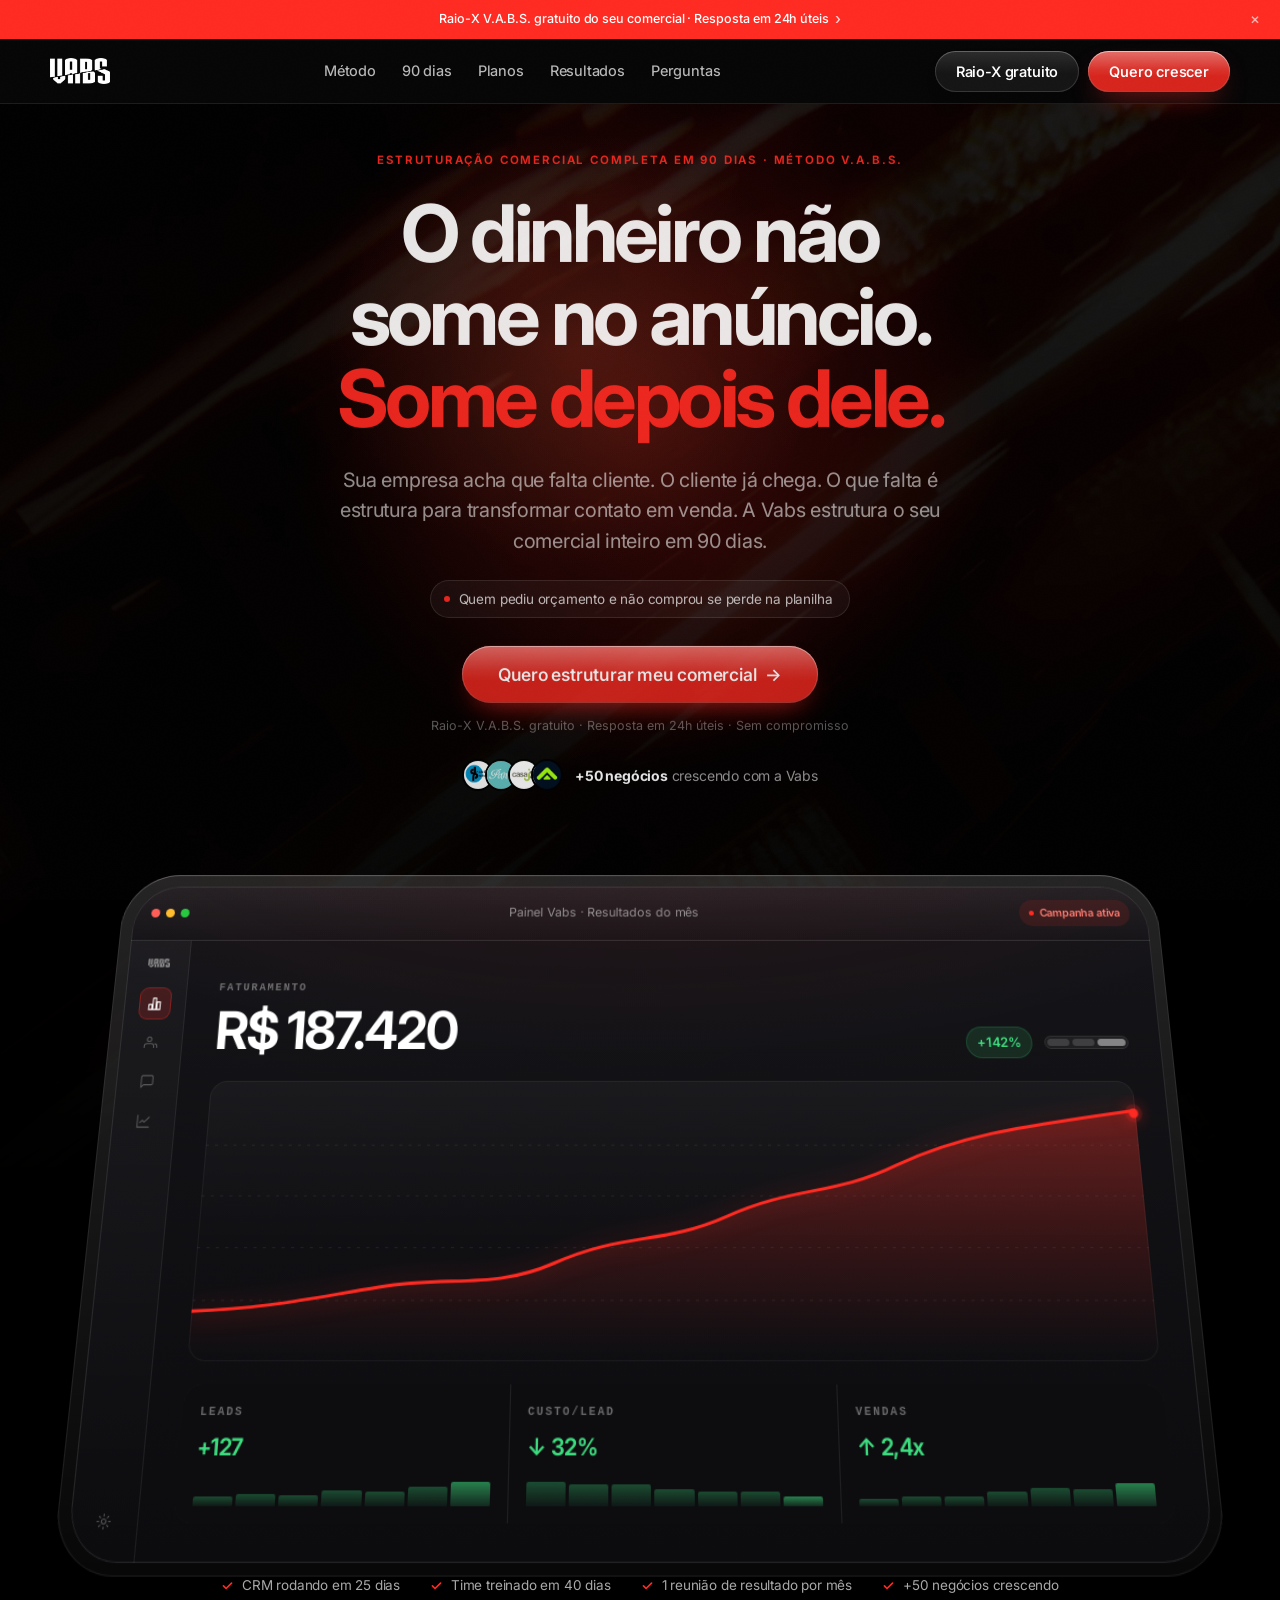
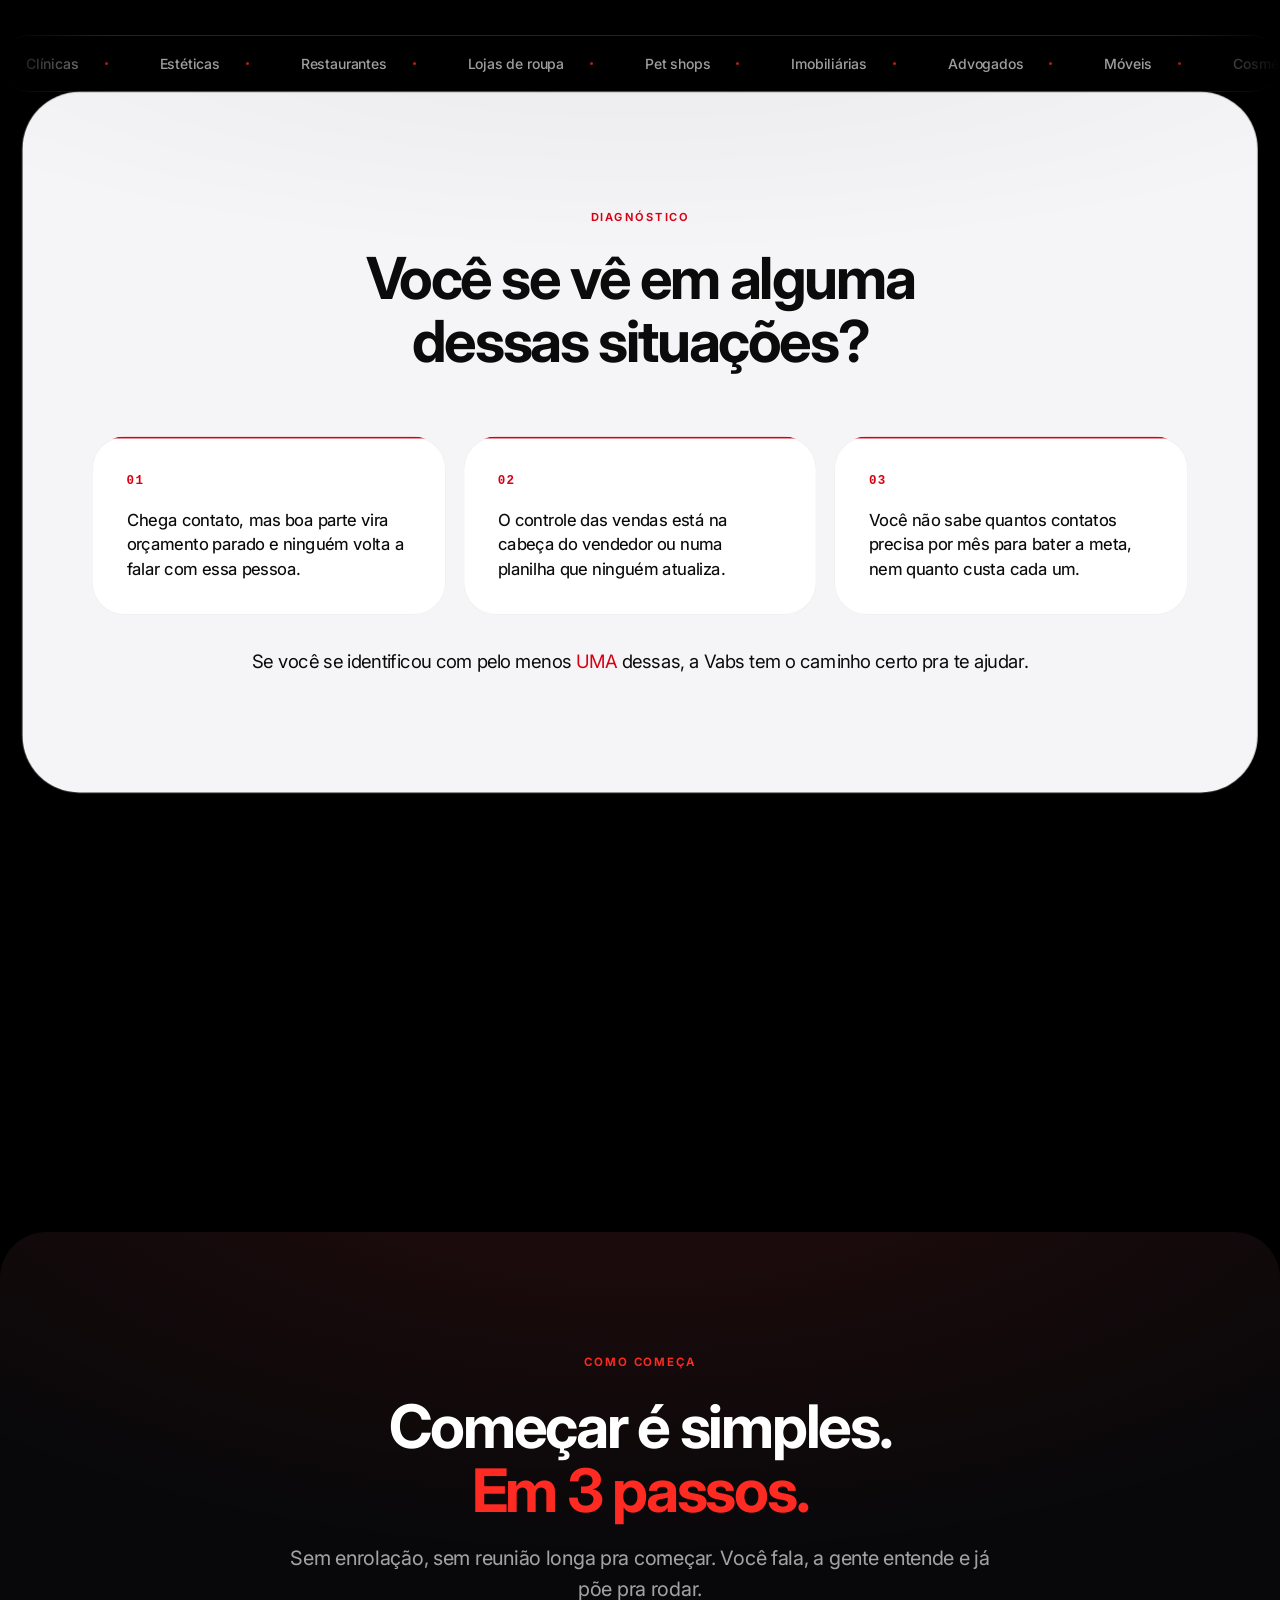
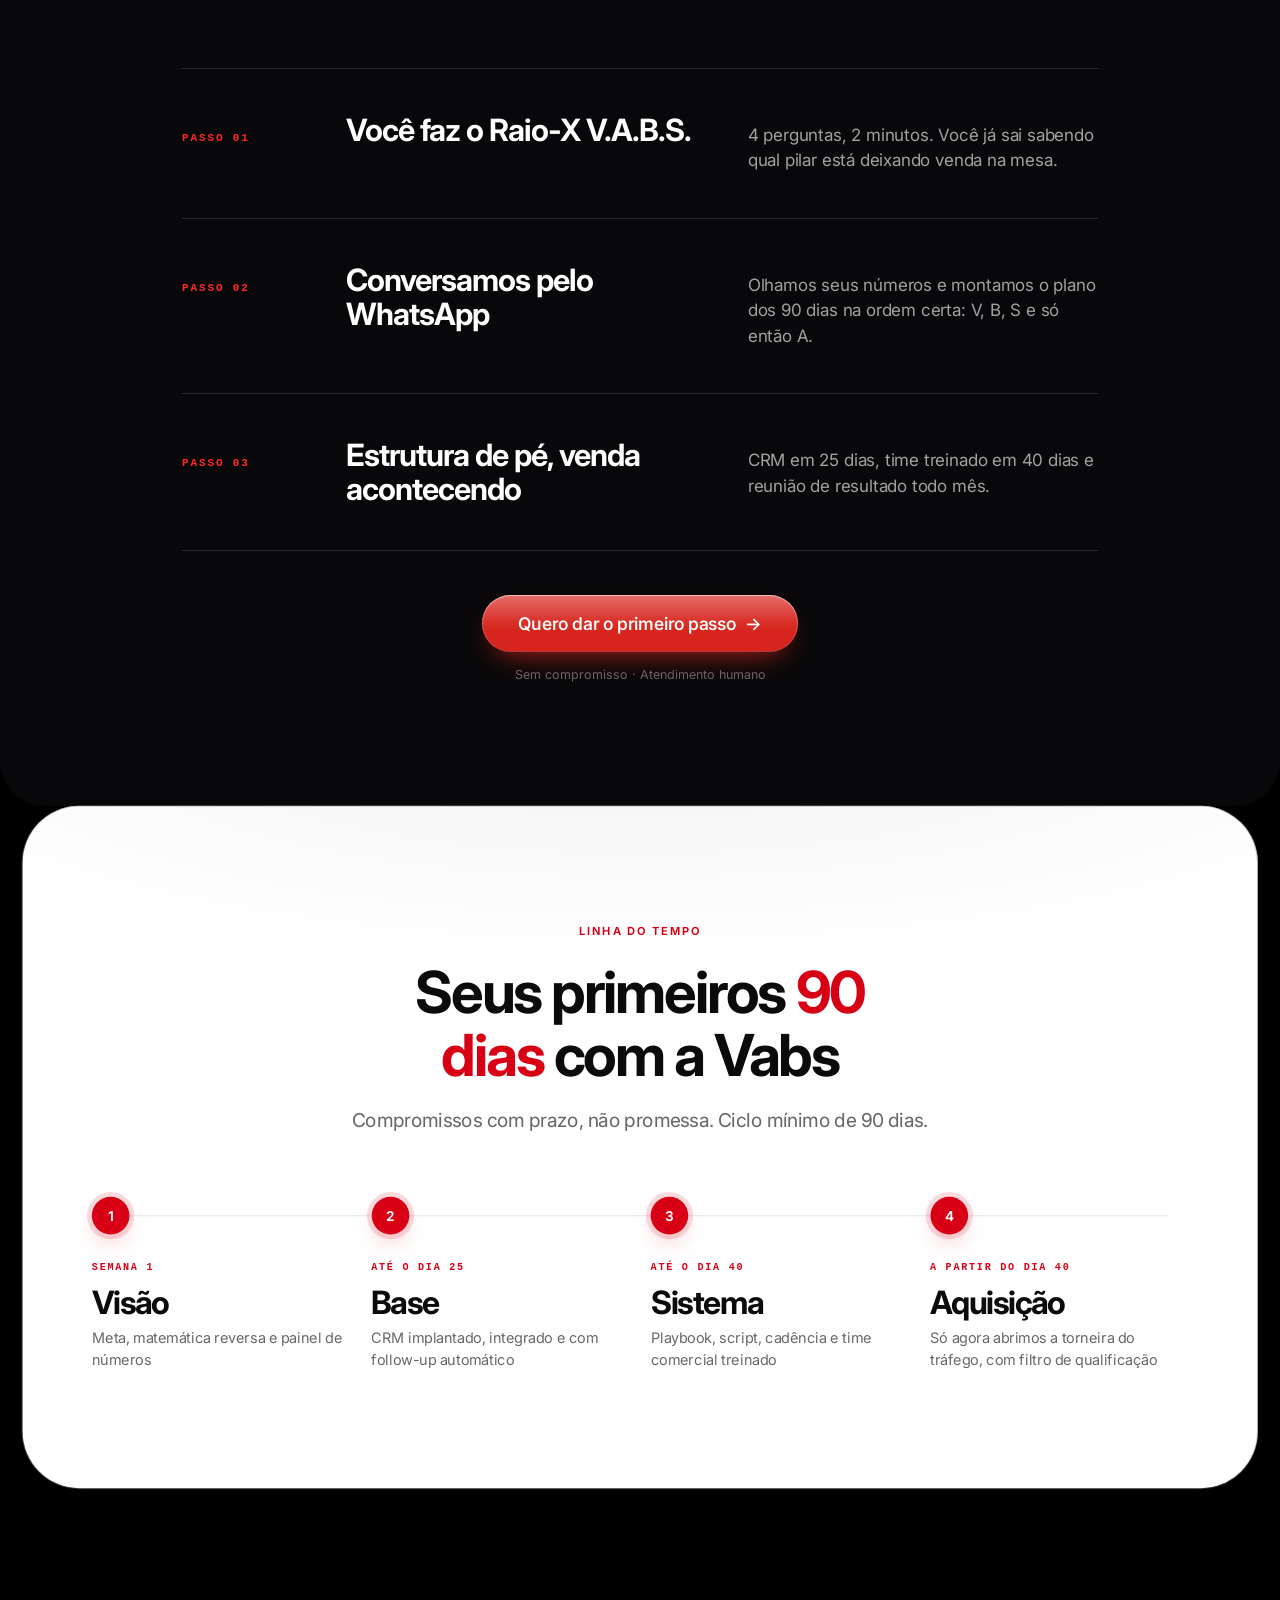
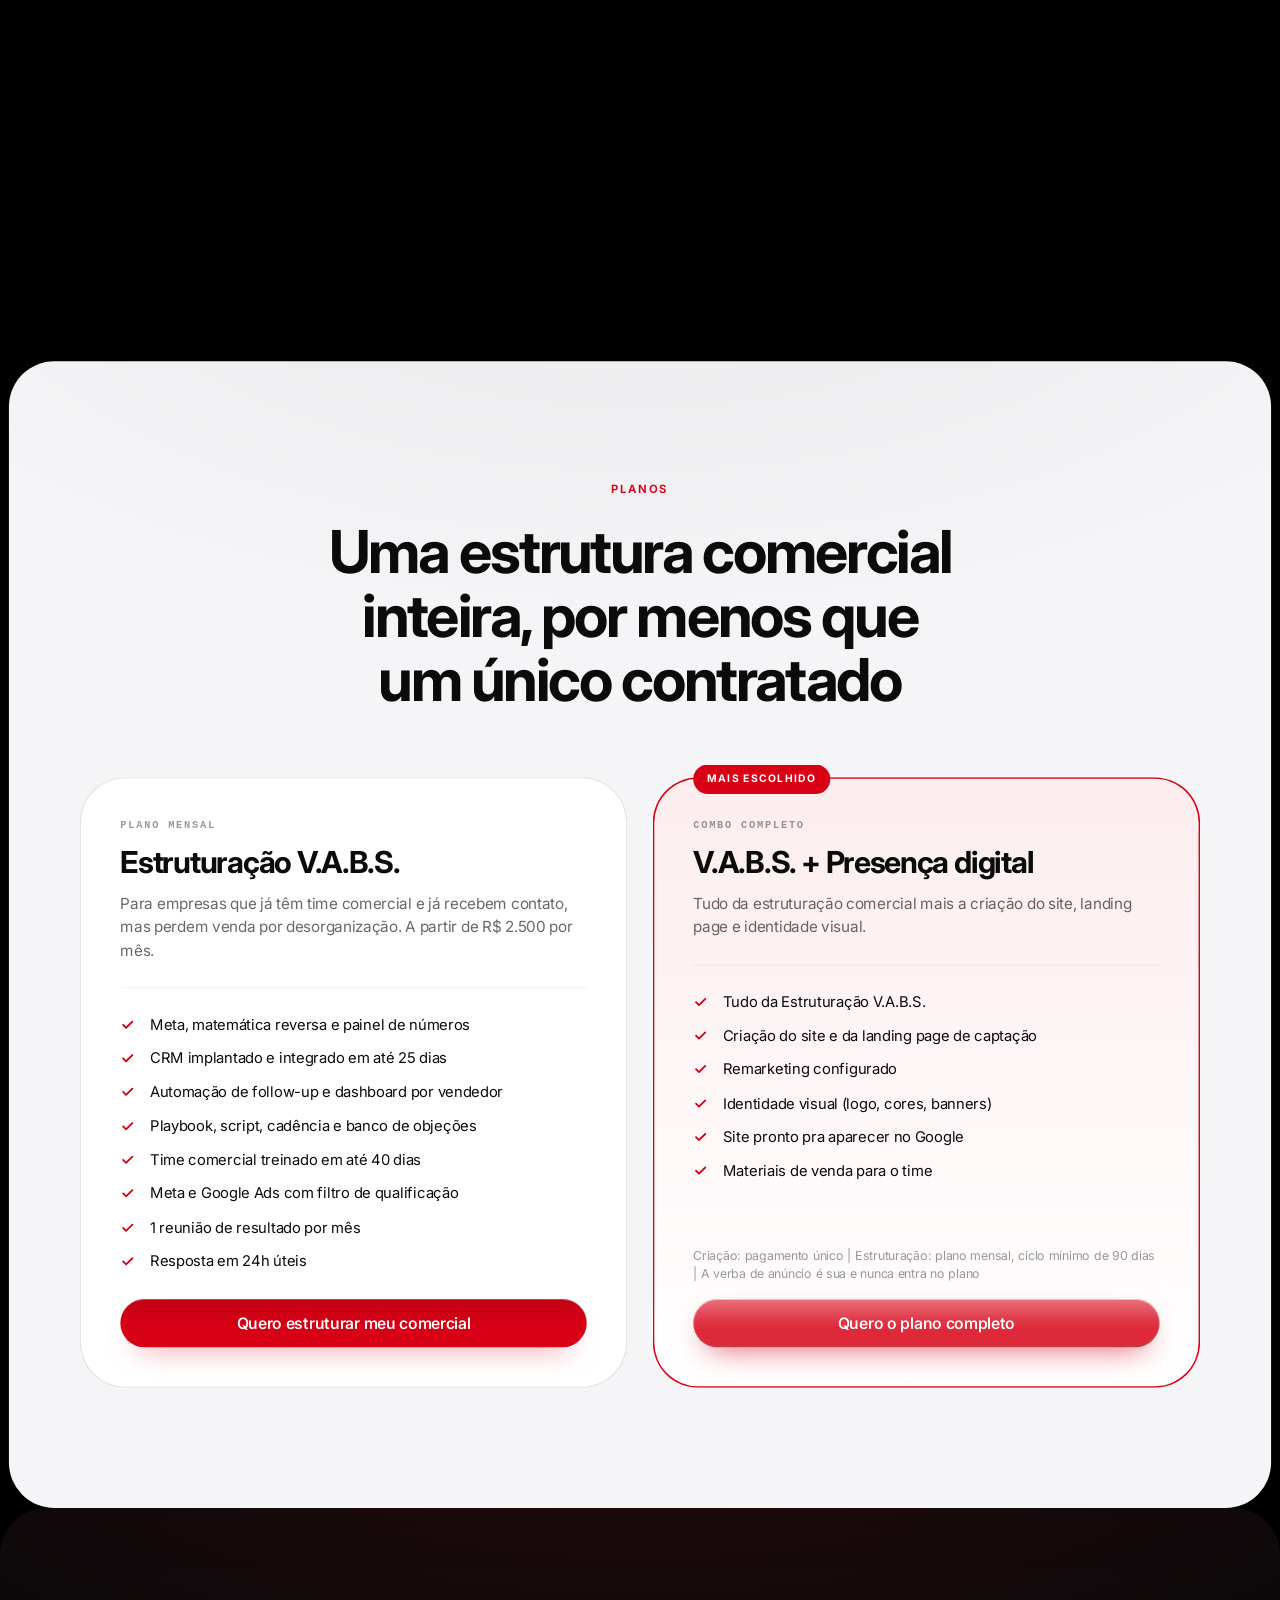
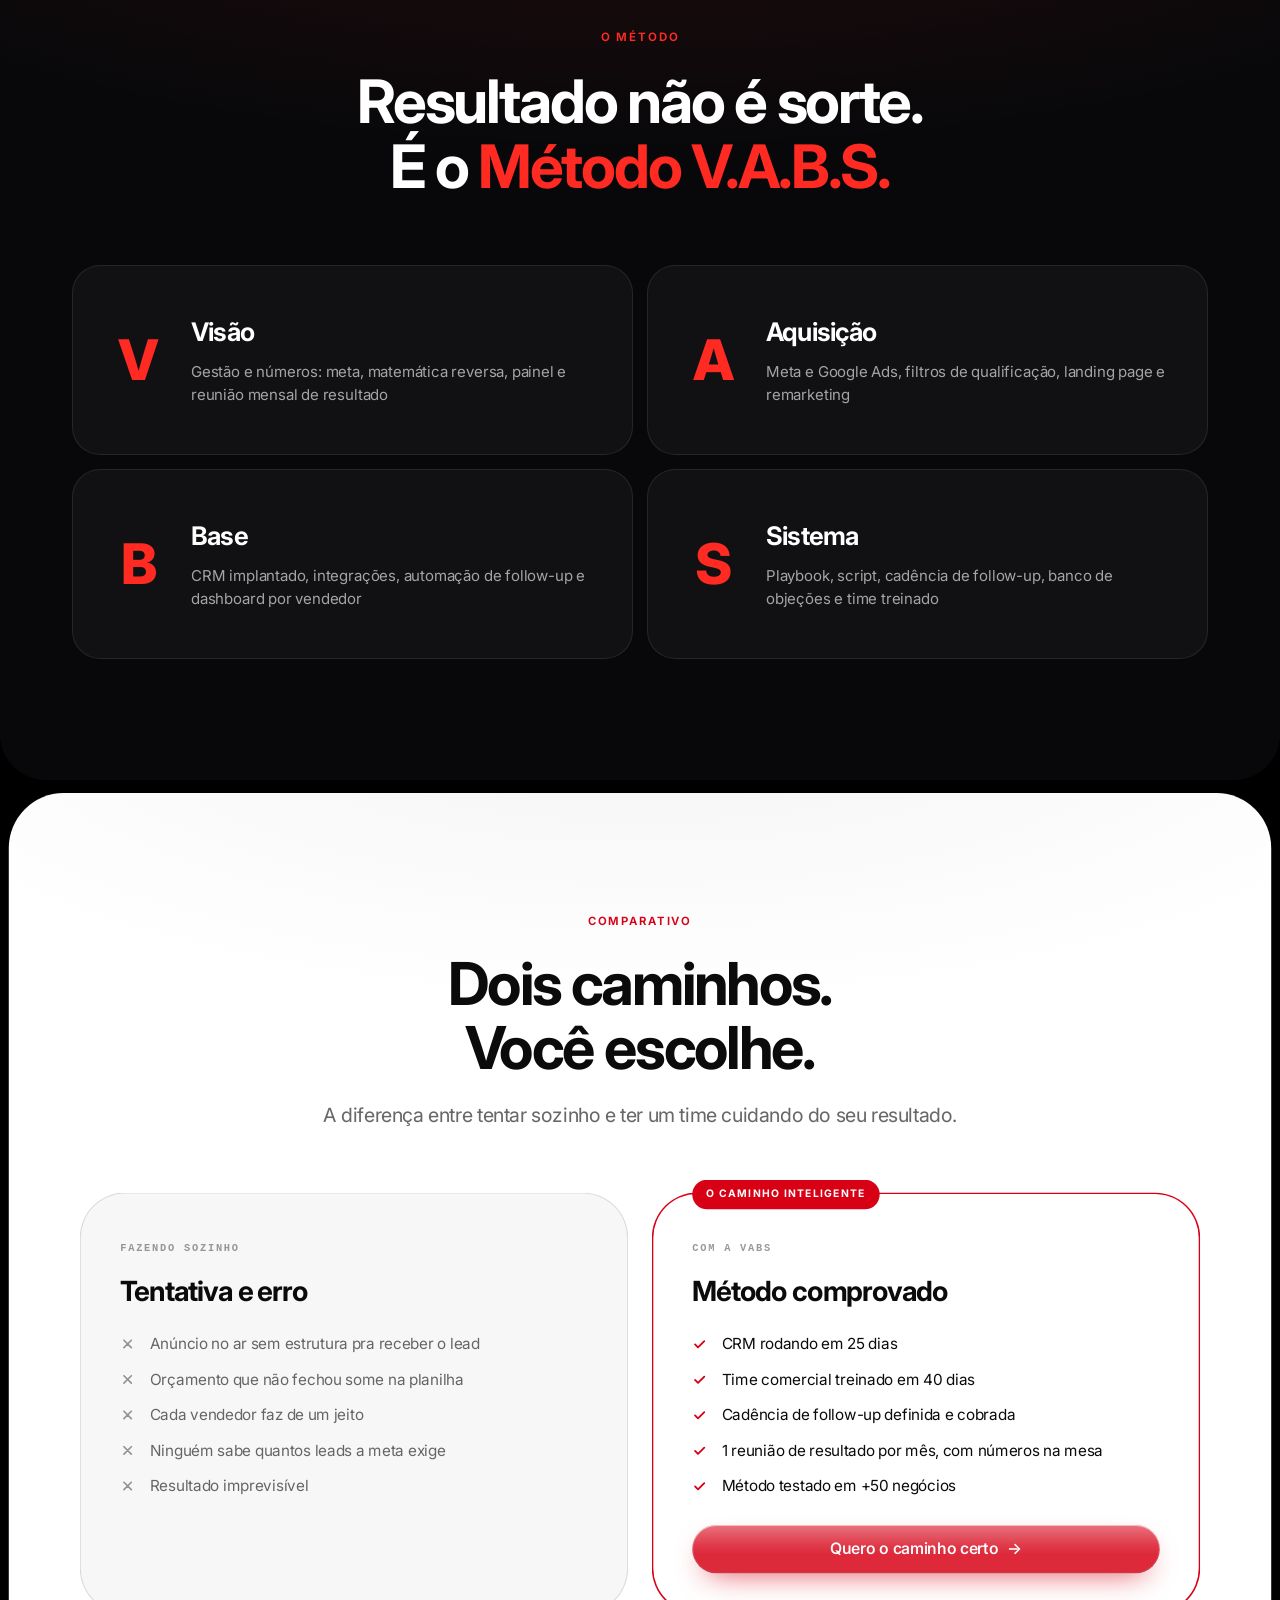
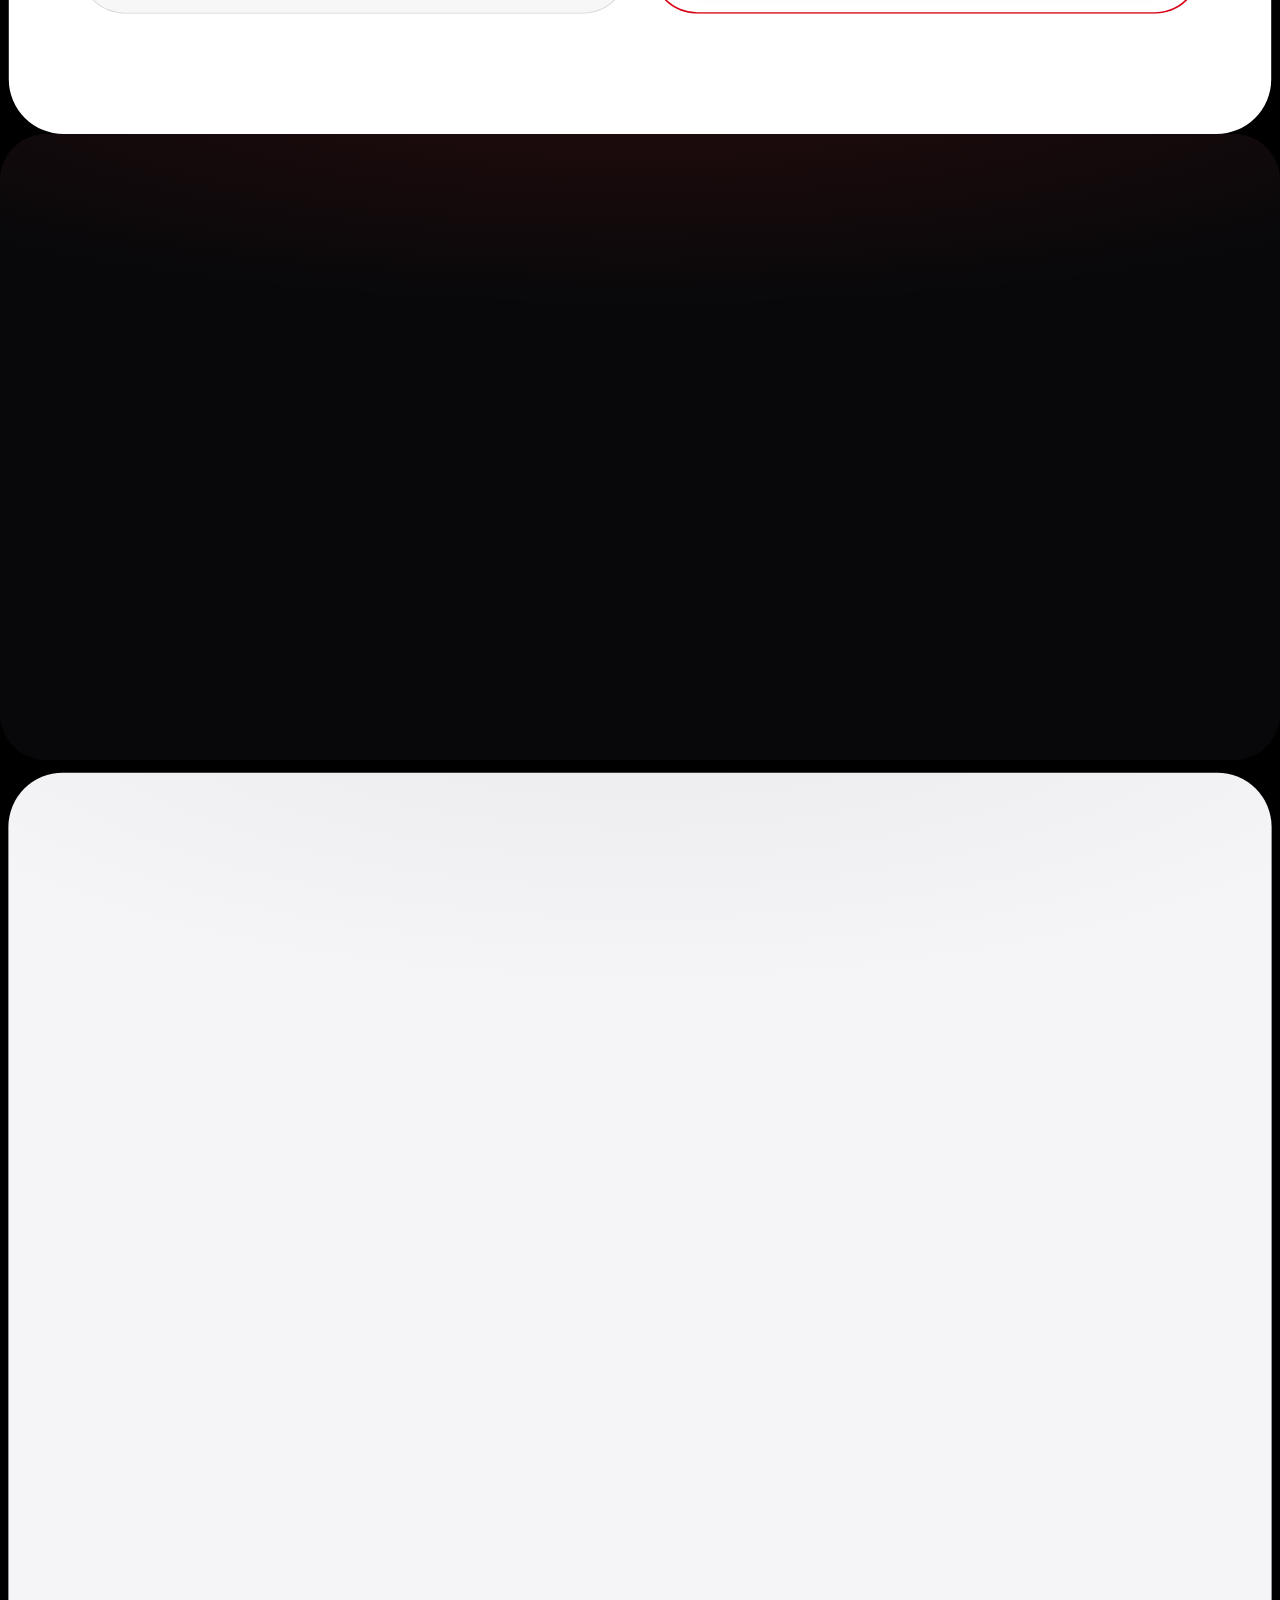
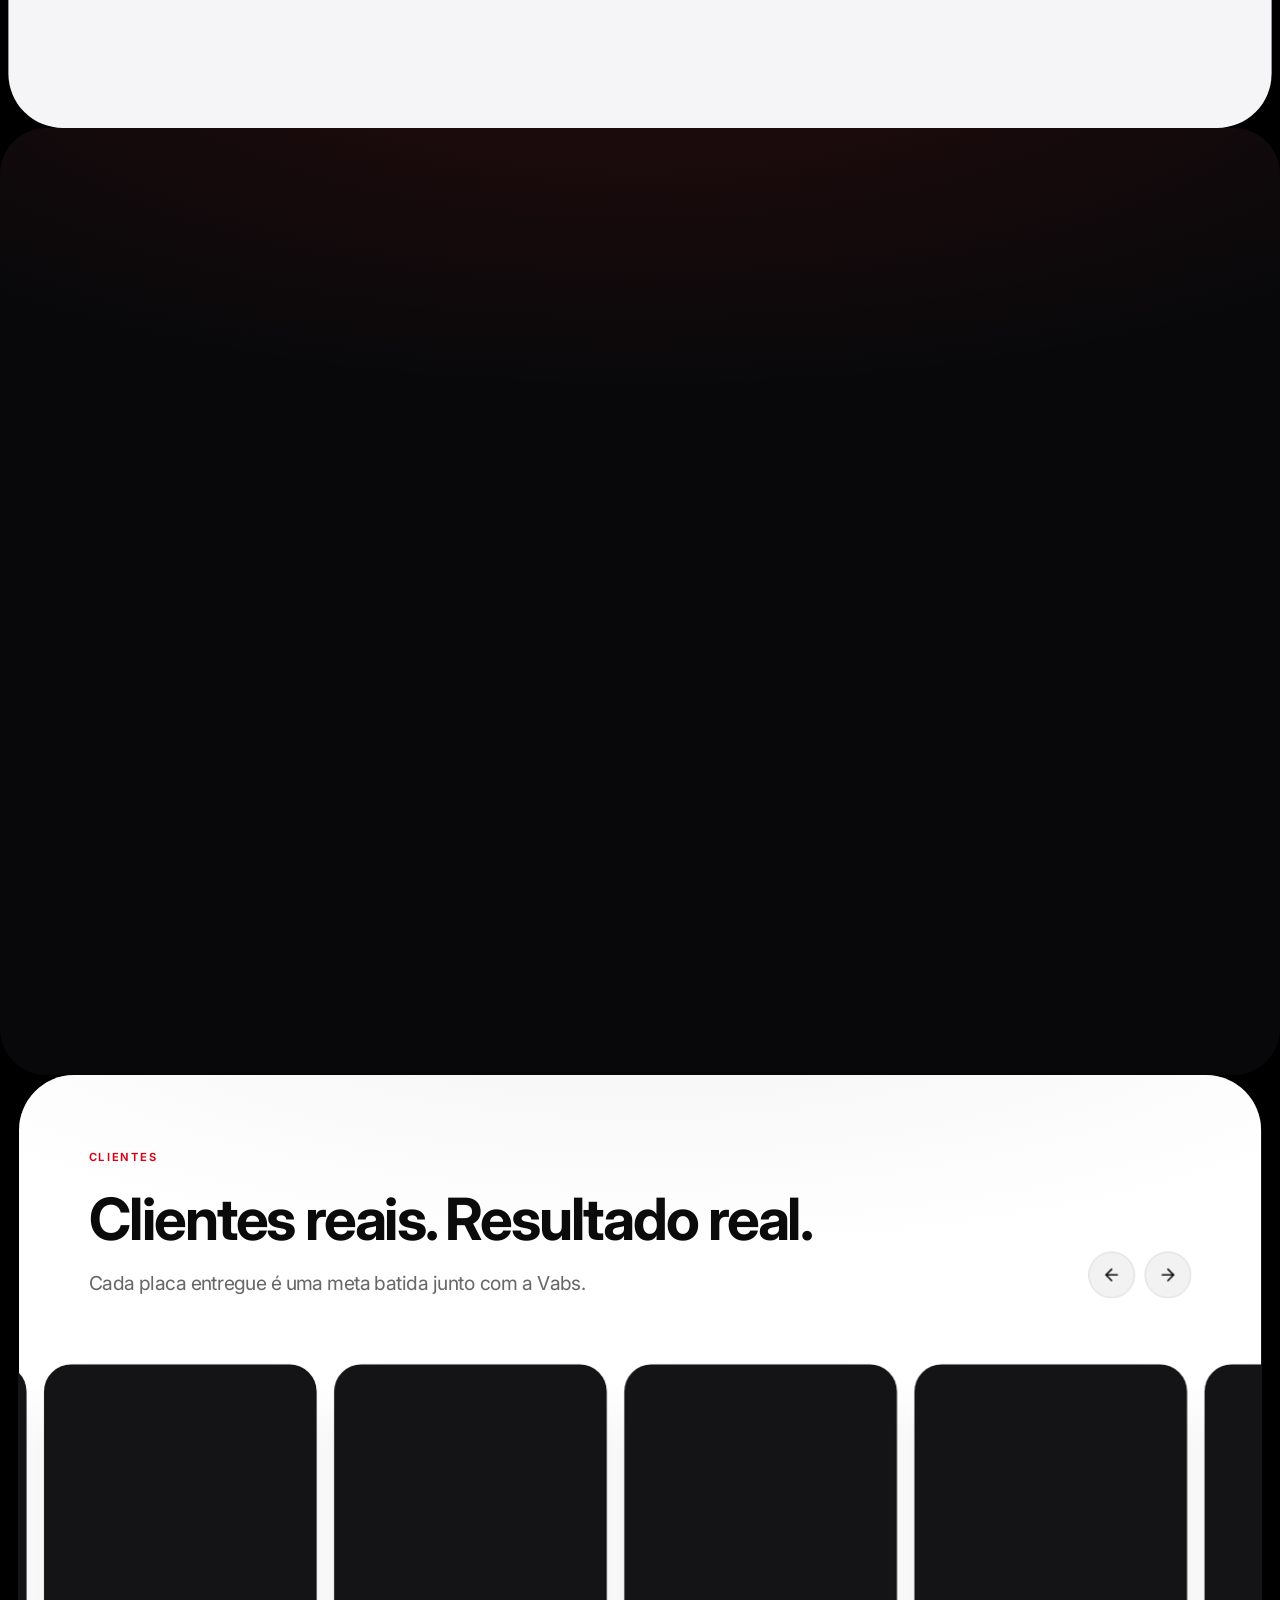
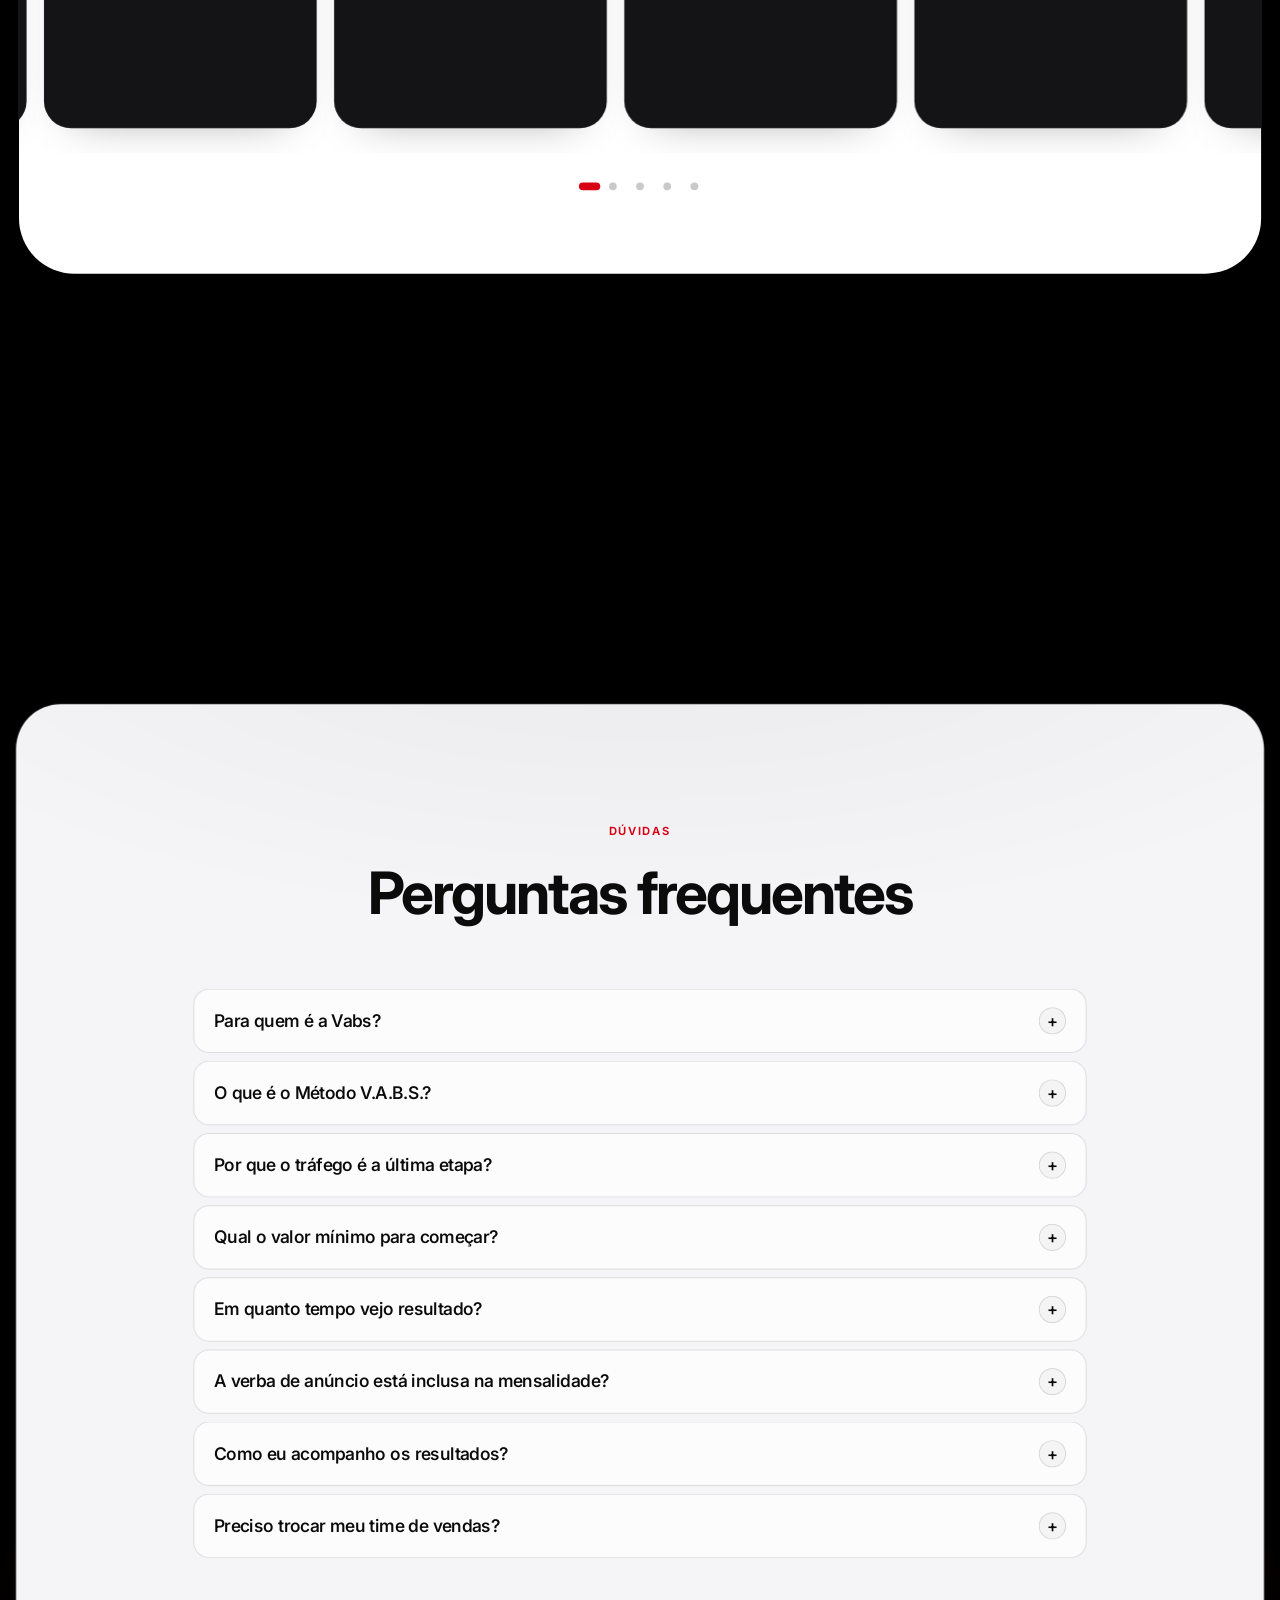
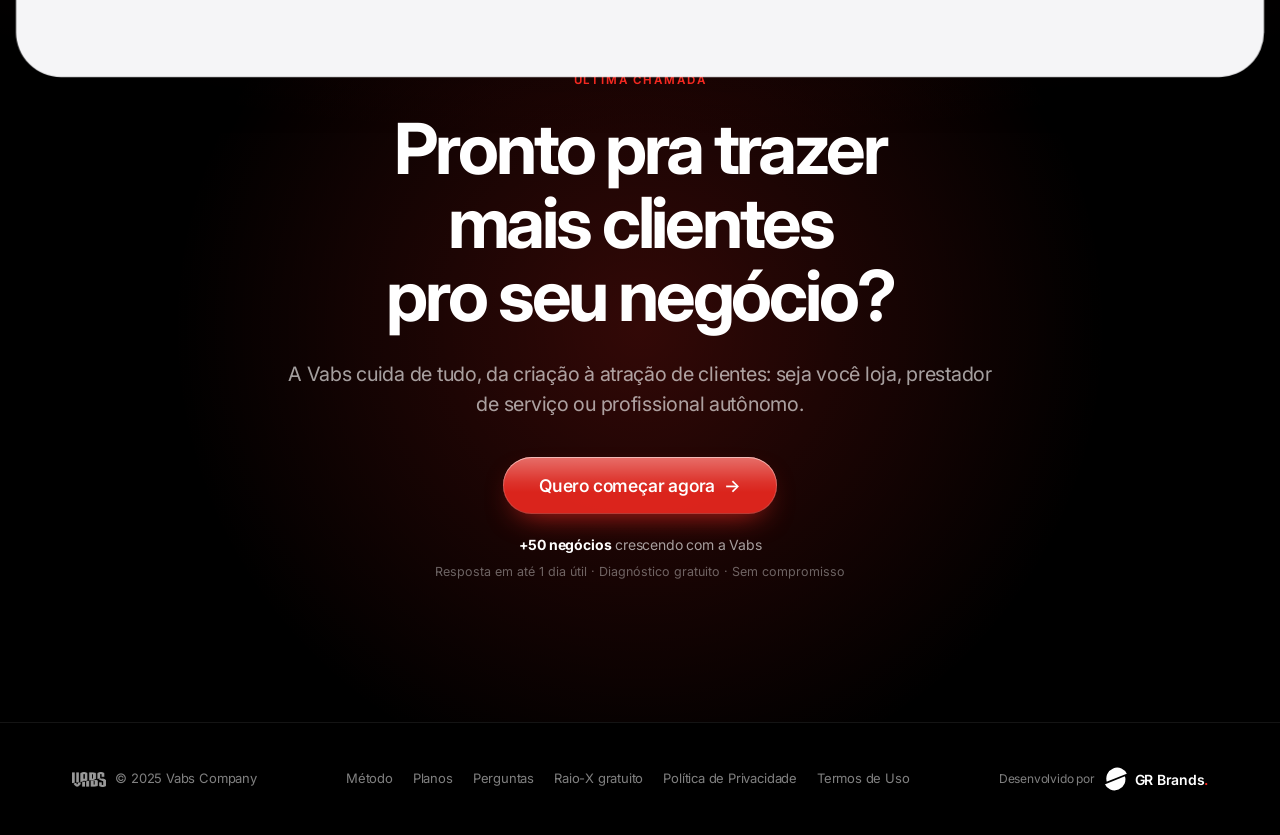
==== commit b897bf52: "Add files via upload" ====
--- a/index.html
+++ b/index.html
@@ -3,7 +3,7 @@
 <head>
 <meta charset="utf-8">
 <meta name="viewport" content="width=device-width, initial-scale=1, viewport-fit=cover">
-<title>Vabs Company — Estruturação comercial completa em 90 dias</title>
+<title>Vabs Company · Estruturação comercial completa em 90 dias</title>
 <meta name="description" content="O dinheiro não some no anúncio, some depois dele. Método V.A.B.S.: visão, aquisição, base e sistema. Raio-X gratuito do seu comercial.">
 <meta name="author" content="Vabs Company">
 <meta name="theme-color" content="#000000">
@@ -13,7 +13,7 @@
 <link rel="apple-touch-icon" href="assets/img/vabs-logo.png">
 
 <meta property="og:type" content="website">
-<meta property="og:title" content="Vabs Company — Estruturação comercial completa em 90 dias">
+<meta property="og:title" content="Vabs Company · Estruturação comercial completa em 90 dias">
 <meta property="og:description" content="O dinheiro não some no anúncio, some depois dele. Método V.A.B.S.: visão, aquisição, base e sistema. Raio-X gratuito do seu comercial.">
 <meta property="og:image" content="assets/img/vabs-logo.png">
 <meta name="twitter:card" content="summary_large_image">
@@ -22,7 +22,7 @@
 <link rel="preconnect" href="https://fonts.gstatic.com" crossorigin>
 <link rel="stylesheet" href="https://fonts.googleapis.com/css2?family=Inter:opsz,wght@14..32,400;14..32,500;14..32,600;14..32,700;14..32,800&display=swap">
 <link rel="preload" as="image" href="assets/img/hero-bg.webp" fetchpriority="high">
-<link rel="stylesheet" href="assets/css/style.css">
+<link rel="stylesheet" href="assets/css/style.css?v=20260917-12">
 
 <script type="application/ld+json">
 {"@context":"https://schema.org","@type":"Organization","name":"Vabs Company","url":"https://vabscompany.com.br/","logo":"assets/img/vabs-logo.png"}
@@ -31,7 +31,7 @@
 {"@context":"https://schema.org","@type":"FAQPage","mainEntity":[
 {"@type":"Question","name":"Para quem é a Vabs?","acceptedAnswer":{"@type":"Answer","text":"Para qualquer empresa que já tem time comercial e já recebe contato, mas perde venda por desorganização. Não importa o segmento: o que importa é ter alguém para vender e demanda chegando."}},
 {"@type":"Question","name":"O que é o Método V.A.B.S.?","acceptedAnswer":{"@type":"Answer","text":"É a estruturação comercial completa em 90 dias em quatro pilares: Visão (gestão e números), Aquisição (demanda qualificada), Base (CRM e follow-up) e Sistema (playbook, script e time treinado)."}},
-{"@type":"Question","name":"Por que o tráfego é a última etapa?","acceptedAnswer":{"@type":"Answer","text":"Porque o dinheiro não some no anúncio, some depois dele. Primeiro arrumamos visão, base e sistema. Só então abrimos a torneira do tráfego — senão você paga para perder lead mais rápido."}},
+{"@type":"Question","name":"Por que o tráfego é a última etapa?","acceptedAnswer":{"@type":"Answer","text":"Porque o dinheiro não some no anúncio, some depois dele. Primeiro arrumamos visão, base e sistema. Só então abrimos a torneira do tráfego, senão você paga para perder lead mais rápido."}},
 {"@type":"Question","name":"Qual o valor mínimo para começar?","acceptedAnswer":{"@type":"Answer","text":"A partir de R$ 2.500 por mês. Montar esse time dentro de casa (gestor de tráfego, designer, editor, consultor comercial, CRM e encargos) custa perto de R$ 18 mil por mês."}},
 {"@type":"Question","name":"Em quanto tempo vejo resultado?","acceptedAnswer":{"@type":"Answer","text":"Temos compromissos com prazo: CRM rodando em 25 dias, time comercial treinado em 40 dias, 1 reunião de resultado por mês e resposta em 24h úteis. O ciclo mínimo é de 90 dias."}},
 {"@type":"Question","name":"A verba de anúncio está inclusa na mensalidade?","acceptedAnswer":{"@type":"Answer","text":"Não. A verba de anúncio é sua, vai 100% para as plataformas e nunca entra no valor do plano."}},
@@ -41,6 +41,9 @@
 </head>
 <body>
 
+<!-- ===== fio de progresso da leitura ===== -->
+<div class="prog" aria-hidden="true"><i></i></div>
+
 <!-- ===== barra de anúncio ===== -->
 <div class="topbar" id="topbar">
   <a href="diagnostico.html">Raio-X V.A.B.S. gratuito do seu comercial · Resposta em 24h úteis</a>
@@ -51,7 +54,7 @@
 <header class="nav">
   <div class="nav__in">
     <a class="nav__logo" href="#topo" aria-label="Vabs Company">
-      <img src="assets/img/vabs-mark.png" alt="Vabs Company" width="833" height="364">
+      <img src="assets/img/vabs-mark.webp" alt="Vabs Company" width="833" height="364">
     </a>
     <nav class="nav__menu" aria-label="Seções">
       <a href="#metodo">Método</a>
@@ -77,7 +80,7 @@
   <div class="wrap hero__in center">
     <span class="eyebrow rv">Estruturação comercial completa em 90 dias · Método V.A.B.S.</span>
     <h1 class="h-xl rv rv-d1">O dinheiro não some no anúncio.<br><span class="accent">Some depois dele.</span></h1>
-    <p class="lede hero__lede rv rv-d2">Sua empresa acha que falta cliente. O cliente já chega — o que falta é estrutura para transformar contato em venda. A Vabs estrutura o seu comercial inteiro em 90 dias.</p>
+    <p class="lede hero__lede rv rv-d2">Sua empresa acha que falta cliente. O cliente já chega. O que falta é estrutura para transformar contato em venda. A Vabs estrutura o seu comercial inteiro em 90 dias.</p>
 
     <div class="rv rv-d2">
       <span class="hero__pill"><i class="dot"></i>Quem pediu orçamento e não comprou se perde na planilha</span>
@@ -90,10 +93,10 @@
 
     <div class="hero__proof rv rv-d3">
       <div class="avatars">
-        <img src="assets/img/logo-dental-protetic.jpg" alt="Logo Dental Protetic" width="32" height="32" loading="lazy">
-        <img src="assets/img/logo-pano.jpg" alt="Logo Panô" width="32" height="32" loading="lazy">
-        <img src="assets/img/logo-casa-jd.jpg" alt="Logo Casa JD" width="32" height="32" loading="lazy">
-        <img src="assets/img/logo-cliente-4.jpg" alt="Logo Cliente Vabs" width="32" height="32" loading="lazy">
+        <img src="assets/img/logo-dental-protetic.webp" alt="Logo Dental Protetic" width="32" height="32" loading="lazy">
+        <img src="assets/img/logo-pano.webp" alt="Logo Panô" width="32" height="32" loading="lazy">
+        <img src="assets/img/logo-casa-jd.webp" alt="Logo Casa JD" width="32" height="32" loading="lazy">
+        <img src="assets/img/logo-cliente-4.webp" alt="Logo Cliente Vabs" width="32" height="32" loading="lazy">
       </div>
       <p class="small"><b style="color:#fff">+50 negócios</b> crescendo com a Vabs</p>
     </div>
@@ -107,33 +110,67 @@
         <div class="panel">
         <div class="panel__bar">
           <div class="panel__dots"><i></i><i></i><i></i></div>
-          <span class="panel__title">Painel Vabs — Resultados do mês</span>
+          <span class="panel__title">Painel Vabs · Resultados do mês</span>
           <span class="panel__live"><i></i>Campanha ativa</span>
         </div>
-        <div class="panel__body">
-          <div class="panel__head">
-            <div>
-              <span class="mono-label">Faturamento</span>
-              <div class="panel__big" data-count="187420" data-prefix="R$ ">R$ 187.420</div>
+
+        <div class="panel__app">
+          <!-- trilho lateral: só moldura de aplicativo, sem informação nova -->
+          <div class="panel__rail" aria-hidden="true">
+            <span class="panel__mark"><img src="assets/img/vabs-mark.webp" alt="" width="833" height="364" loading="lazy"></span>
+            <span class="panel__ic is-on"><svg viewBox="0 0 24 24" fill="none" stroke="currentColor" stroke-width="1.7" stroke-linecap="round" stroke-linejoin="round"><path d="M3 13h5v8H3zM9.5 3h5v18h-5zM16 9h5v12h-5z"/></svg></span>
+            <span class="panel__ic"><svg viewBox="0 0 24 24" fill="none" stroke="currentColor" stroke-width="1.7" stroke-linecap="round" stroke-linejoin="round"><path d="M17 20v-2a4 4 0 0 0-4-4H6a4 4 0 0 0-4 4v2"/><circle cx="9.5" cy="7" r="3.5"/><path d="M22 20v-2a4 4 0 0 0-3-3.8"/></svg></span>
+            <span class="panel__ic"><svg viewBox="0 0 24 24" fill="none" stroke="currentColor" stroke-width="1.7" stroke-linecap="round" stroke-linejoin="round"><path d="M21 15a2 2 0 0 1-2 2H7l-4 4V5a2 2 0 0 1 2-2h14a2 2 0 0 1 2 2z"/></svg></span>
+            <span class="panel__ic"><svg viewBox="0 0 24 24" fill="none" stroke="currentColor" stroke-width="1.7" stroke-linecap="round" stroke-linejoin="round"><path d="M3 3v18h18"/><path d="m7 14 3.5-3.5 3 3L21 6"/></svg></span>
+            <span class="panel__ic panel__ic--last"><svg viewBox="0 0 24 24" fill="none" stroke="currentColor" stroke-width="1.7" stroke-linecap="round" stroke-linejoin="round"><circle cx="12" cy="12" r="3.2"/><path d="M12 2.6v2.1M12 19.3v2.1M21.4 12h-2.1M4.7 12H2.6M18.6 5.4l-1.5 1.5M6.9 17.1l-1.5 1.5M18.6 18.6l-1.5-1.5M6.9 6.9 5.4 5.4"/></svg></span>
+          </div>
+
+          <div class="panel__body">
+            <div class="panel__head">
+              <div>
+                <span class="mono-label">Faturamento</span>
+                <div class="panel__big" data-count="187420" data-prefix="R$ ">R$ 187.420</div>
+              </div>
+              <div class="panel__headr">
+                <span class="panel__delta">+142%</span>
+                <span class="panel__seg" aria-hidden="true"><i></i><i></i><i class="is-on"></i></span>
+              </div>
             </div>
-            <span class="panel__delta">+142%</span>
-          </div>
-
-          <svg class="chart" viewBox="0 0 880 200" preserveAspectRatio="none" role="img" aria-label="Curva de faturamento do mês">
-            <defs>
-              <linearGradient id="gRed" x1="0" y1="0" x2="0" y2="1">
-                <stop offset="0%" stop-color="#ff2b22" stop-opacity=".30"/>
-                <stop offset="100%" stop-color="#ff2b22" stop-opacity="0"/>
-              </linearGradient>
-            </defs>
-            <path class="area" d="M0,168 C70,166 110,158 170,150 C235,141 275,152 330,132 C395,108 430,118 490,96 C555,72 590,80 650,56 C710,33 760,26 880,12 L880,200 L0,200 Z"/>
-            <path class="line" d="M0,168 C70,166 110,158 170,150 C235,141 275,152 330,132 C395,108 430,118 490,96 C555,72 590,80 650,56 C710,33 760,26 880,12"/>
-          </svg>
-
-          <div class="panel__grid">
-            <div class="panel__cell up"><span class="mono-label">Leads</span><b>+127</b></div>
-            <div class="panel__cell up"><span class="mono-label">Custo/Lead</span><b>↓ 32%</b></div>
-            <div class="panel__cell up"><span class="mono-label">Vendas</span><b>↑ 2,4x</b></div>
+
+            <div class="chart-wrap">
+              <svg class="chart" viewBox="0 0 880 200" preserveAspectRatio="none" role="img" aria-label="Curva de faturamento do mês">
+                <defs>
+                  <linearGradient id="gRed" x1="0" y1="0" x2="0" y2="1">
+                    <stop offset="0%" stop-color="#ff2b22" stop-opacity=".34"/>
+                    <stop offset="100%" stop-color="#ff2b22" stop-opacity="0"/>
+                  </linearGradient>
+                </defs>
+                <g class="chart__grid" aria-hidden="true">
+                  <line x1="0" y1="40" x2="880" y2="40"/>
+                  <line x1="0" y1="80" x2="880" y2="80"/>
+                  <line x1="0" y1="120" x2="880" y2="120"/>
+                  <line x1="0" y1="160" x2="880" y2="160"/>
+                </g>
+                <path class="area" d="M0,168 C70,166 110,158 170,150 C235,141 275,152 330,132 C395,108 430,118 490,96 C555,72 590,80 650,56 C710,33 760,26 880,12 L880,200 L0,200 Z"/>
+                <path class="line" d="M0,168 C70,166 110,158 170,150 C235,141 275,152 330,132 C395,108 430,118 490,96 C555,72 590,80 650,56 C710,33 760,26 880,12"/>
+              </svg>
+              <span class="chart__tip" aria-hidden="true"></span>
+            </div>
+
+            <div class="panel__grid">
+              <div class="panel__cell up">
+                <span class="mono-label">Leads</span><b>+127</b>
+                <span class="panel__spark" aria-hidden="true"><i style="height:38%"></i><i style="height:52%"></i><i style="height:44%"></i><i style="height:66%"></i><i style="height:58%"></i><i style="height:82%"></i><i style="height:100%"></i></span>
+              </div>
+              <div class="panel__cell up">
+                <span class="mono-label">Custo/Lead</span><b>↓ 32%</b>
+                <span class="panel__spark" aria-hidden="true"><i style="height:100%"></i><i style="height:88%"></i><i style="height:92%"></i><i style="height:70%"></i><i style="height:58%"></i><i style="height:62%"></i><i style="height:42%"></i></span>
+              </div>
+              <div class="panel__cell up">
+                <span class="mono-label">Vendas</span><b>↑ 2,4x</b>
+                <span class="panel__spark" aria-hidden="true"><i style="height:30%"></i><i style="height:42%"></i><i style="height:40%"></i><i style="height:58%"></i><i style="height:74%"></i><i style="height:70%"></i><i style="height:96%"></i></span>
+              </div>
+            </div>
           </div>
         </div>
         </div>
@@ -167,7 +204,7 @@
     <div class="pains" data-cascade="110">
       <article class="pain"><span class="pain__n">01</span><p>Chega contato, mas boa parte vira orçamento parado e ninguém volta a falar com essa pessoa.</p></article>
       <article class="pain"><span class="pain__n">02</span><p>O controle das vendas está na cabeça do vendedor ou numa planilha que ninguém atualiza.</p></article>
-      <article class="pain"><span class="pain__n">03</span><p>Você não sabe quantos contatos precisa por mês para bater a meta — nem quanto custa cada um.</p></article>
+      <article class="pain"><span class="pain__n">03</span><p>Você não sabe quantos contatos precisa por mês para bater a meta, nem quanto custa cada um.</p></article>
     </div>
     <p class="pains-foot rv">Se você se identificou com pelo menos <span class="accent">UMA</span> dessas, a Vabs tem o caminho certo pra te ajudar.</p>
   </div>
@@ -305,26 +342,25 @@
 
     <div class="vabs">
       <article class="vabs__row rv">
-        <span class="vabs__letter">V</span>
-        <h3 class="vabs__name">V — Visão</h3>
+        <span class="vabs__letter" aria-hidden="true">V</span>
+        <h3 class="vabs__name">Visão</h3>
         <p class="vabs__desc">Gestão e números: meta, matemática reversa, painel e reunião mensal de resultado</p>
       </article>
       <article class="vabs__row rv">
-        <span class="vabs__letter">B</span>
-        <h3 class="vabs__name">B — Base</h3>
+        <span class="vabs__letter" aria-hidden="true">A</span>
+        <h3 class="vabs__name">Aquisição</h3>
+        <p class="vabs__desc">Meta e Google Ads, filtros de qualificação, landing page e remarketing</p>
+      </article>
+      <article class="vabs__row rv">
+        <span class="vabs__letter" aria-hidden="true">B</span>
+        <h3 class="vabs__name">Base</h3>
         <p class="vabs__desc">CRM implantado, integrações, automação de follow-up e dashboard por vendedor</p>
       </article>
       <article class="vabs__row rv">
-        <span class="vabs__letter">S</span>
-        <h3 class="vabs__name">S — Sistema</h3>
+        <span class="vabs__letter" aria-hidden="true">S</span>
+        <h3 class="vabs__name">Sistema</h3>
         <p class="vabs__desc">Playbook, script, cadência de follow-up, banco de objeções e time treinado</p>
       </article>
-      <article class="vabs__row rv">
-        <span class="vabs__letter">A</span>
-        <h3 class="vabs__name">A — Aquisição</h3>
-        <p class="vabs__desc">Meta e Google Ads, filtros de qualificação, landing page e remarketing</p>
-      </article>
-    </div>
   </div>
 </section>
 
@@ -390,13 +426,13 @@
       <h2 class="h-lg rv rv-d1">Prints reais de campanhas feitas pela Vabs</h2>
     </div>
 
-    <div class="prints" data-cascade="90">
-      <figure class="print"><img src="assets/img/print-1.png" alt="Print de campanha 1" loading="lazy" width="917" height="221"></figure>
-      <figure class="print"><img src="assets/img/print-5.png" alt="Print de campanha 5" loading="lazy" width="908" height="220"></figure>
-      <figure class="print"><img src="assets/img/print-2.png" alt="Print de campanha 2" loading="lazy" width="913" height="127"></figure>
-      <figure class="print"><img src="assets/img/print-3.png" alt="Print de campanha 3" loading="lazy" width="908" height="92"></figure>
-      <figure class="print"><img src="assets/img/print-4.png" alt="Print de campanha 4" loading="lazy" width="911" height="58"></figure>
-      <figure class="print"><img src="assets/img/print-6.png" alt="Print de campanha 6" loading="lazy" width="795" height="52"></figure>
+    <div class="prints" data-cascade="90" data-lightbox>
+      <figure class="print"><img src="assets/img/print-1.webp" alt="Print de campanha 1" loading="lazy" width="917" height="221"></figure>
+      <figure class="print"><img src="assets/img/print-5.webp" alt="Print de campanha 5" loading="lazy" width="908" height="220"></figure>
+      <figure class="print"><img src="assets/img/print-2.webp" alt="Print de campanha 2" loading="lazy" width="913" height="127"></figure>
+      <figure class="print"><img src="assets/img/print-3.webp" alt="Print de campanha 3" loading="lazy" width="908" height="92"></figure>
+      <figure class="print"><img src="assets/img/print-4.webp" alt="Print de campanha 4" loading="lazy" width="911" height="58"></figure>
+      <figure class="print"><img src="assets/img/print-6.webp" alt="Print de campanha 6" loading="lazy" width="795" height="52"></figure>
     </div>
 
     <div class="quotes" data-cascade="110">
@@ -463,12 +499,12 @@
     </div>
   </div>
 
-  <div class="gal4" id="gal-clientes" data-carousel data-cascade="120" tabindex="0" role="region" aria-label="Fotos de clientes">
-    <figure class="gal4__item"><img src="assets/img/cliente-1.webp" alt="Cliente Vabs 1" loading="lazy"></figure>
-    <figure class="gal4__item"><img src="assets/img/cliente-2.webp" alt="Cliente Vabs 2" loading="lazy"></figure>
-    <figure class="gal4__item"><img src="assets/img/cliente-3.webp" alt="Cliente Vabs 3" loading="lazy"></figure>
-    <figure class="gal4__item"><img src="assets/img/cliente-4.webp" alt="Cliente Vabs 4" loading="lazy"></figure>
-    <figure class="gal4__item"><img src="assets/img/cliente-5.webp" alt="Cliente Vabs 5" loading="lazy"></figure>
+  <div class="gal4" id="gal-clientes" data-carousel data-cascade="80" tabindex="0" role="region" aria-label="Fotos de clientes">
+    <figure class="gal4__item" style="--photo:url('assets/img/cliente-1.webp')"><img src="assets/img/cliente-1.webp" alt="Cliente Vabs 1" width="517" height="687" loading="lazy" decoding="async"></figure>
+    <figure class="gal4__item" style="--photo:url('assets/img/cliente-2.webp')"><img src="assets/img/cliente-2.webp" alt="Cliente Vabs 2" width="1200" height="1800" loading="lazy" decoding="async"></figure>
+    <figure class="gal4__item" style="--photo:url('assets/img/cliente-3.webp')"><img src="assets/img/cliente-3.webp" alt="Cliente Vabs 3" width="1080" height="1350" loading="lazy" decoding="async"></figure>
+    <figure class="gal4__item" style="--photo:url('assets/img/cliente-4.webp')"><img src="assets/img/cliente-4.webp" alt="Cliente Vabs 4" width="1080" height="1350" loading="lazy" decoding="async"></figure>
+    <figure class="gal4__item" style="--photo:url('assets/img/cliente-5.webp')"><img src="assets/img/cliente-5.webp" alt="Cliente Vabs 5" width="1200" height="1600" loading="lazy" decoding="async"></figure>
   </div>
   <div class="gal4__dots" data-carousel-dots aria-label="Navegar pelas fotos"></div>
 </section>
@@ -490,7 +526,7 @@
   <div class="wrap wrap--narrow final__in">
     <span class="eyebrow rv">Última chamada</span>
     <h2 class="h-xl rv rv-d1" style="font-size:clamp(2.3rem,5.6vw,4.4rem)">Pronto pra trazer mais clientes<br>pro seu negócio?</h2>
-    <p class="lede rv rv-d2" style="margin-top:24px">A Vabs cuida de tudo — da criação à atração de clientes, seja você loja, prestador de serviço ou profissional autônomo.</p>
+    <p class="lede rv rv-d2" style="margin-top:24px">A Vabs cuida de tudo, da criação à atração de clientes: seja você loja, prestador de serviço ou profissional autônomo.</p>
     <div class="rv rv-d3" style="margin-top:38px">
       <a class="btn btn--lg" href="diagnostico.html">Quero começar agora <span class="arw">→</span></a>
       <p class="small" style="margin-top:20px"><b style="color:#fff">+50 negócios</b> crescendo com a Vabs</p>
@@ -504,7 +540,7 @@
 <footer class="foot">
   <div class="foot__in">
     <div class="foot__logo">
-      <img src="assets/img/vabs-mark.png" alt="" width="833" height="364" loading="lazy">
+      <img src="assets/img/vabs-mark.webp" alt="" width="833" height="364" loading="lazy">
       <span>© 2025 Vabs Company</span>
     </div>
     <nav>
@@ -512,12 +548,15 @@
       <a href="#planos">Planos</a>
       <a href="#faq">Perguntas</a>
       <a href="diagnostico.html">Raio-X gratuito</a>
+      <a href="#" data-legal="privacidade">Política de Privacidade</a>
+      <a href="#" data-legal="termos">Termos de Uso</a>
     </nav>
-    <a class="gr-credit" href="https://grbrands.com.br" target="_blank" rel="noopener noreferrer" aria-label="Desenvolvido por GR Brands — abrir site"><span>Desenvolvido por</span><span class="gr-lockup"><img src="assets/img/grbrands-icon-white.svg" alt="" width="24" height="24" loading="lazy"><strong>GR Brands<span class="gr-dot">.</span></strong></span></a>
+    <a class="gr-credit" href="https://grbrands.com.br" target="_blank" rel="noopener noreferrer" aria-label="Desenvolvido por GR Brands, abrir site"><span>Desenvolvido por</span><span class="gr-lockup"><img src="assets/img/grbrands-icon-white.svg" alt="" width="24" height="24" loading="lazy"><strong>GR Brands<span class="gr-dot">.</span></strong></span></a>
   </div>
 </footer>
 
-<script src="assets/js/ui.js" defer></script>
-<script src="assets/js/main.js" defer></script>
+<script src="assets/js/ui.js?v=20260917-13" defer></script>
+<script src="assets/js/legal.js?v=20260916-5" defer></script>
+<script src="assets/js/main.js?v=20260916-5" defer></script>
 </body>
 </html>
--- a/assets/css/style.css
+++ b/assets/css/style.css
@@ -1,5 +1,5 @@
 /* ==========================================================================
-   VABS COMPANY — sistema visual
+   VABS COMPANY · sistema visual
    Preto, branco e um vermelho. Tipografia grande, hairlines, muito ar.
    ========================================================================== */
 
@@ -11,6 +11,7 @@
 button,input,select,textarea{font:inherit;color:inherit}
 button{background:none;border:0;cursor:pointer}
 a{color:inherit;text-decoration:none}
+a,button,input,select,textarea,summary,[role=button],[tabindex]{-webkit-tap-highlight-color:transparent}
 [hidden]{display:none!important}
 :focus-visible{outline:2px solid var(--accent);outline-offset:3px;border-radius:4px}
 
@@ -36,7 +37,12 @@
   --r-xl:46px;
   --r-sec:clamp(30px,3.6vw,60px);
 
-  --ease:cubic-bezier(.24,.72,.26,1);
+  --ease:cubic-bezier(.25,.1,.25,1);
+  --ease-out:cubic-bezier(.22,1,.36,1);
+  --ease-spring:cubic-bezier(.2,.8,.2,1);
+
+  /* grão de filme: mata o banding dos brilhos e dá textura */
+  --grain:url("data:image/svg+xml,%3Csvg xmlns='http://www.w3.org/2000/svg' width='180' height='180'%3E%3Cfilter id='n'%3E%3CfeTurbulence type='fractalNoise' baseFrequency='.8' numOctaves='3' stitchTiles='stitch'/%3E%3CfeColorMatrix type='saturate' values='0'/%3E%3C/filter%3E%3Crect width='180' height='180' filter='url(%23n)'/%3E%3C/svg%3E");
 
   /* tema padrão: escuro */
   --bg:var(--black);
@@ -47,6 +53,9 @@
   --line-soft:rgba(255,255,255,.07);
   --card:#0f0f12;
   --accent:var(--red);
+  /* luz que entra por cima de cada seção */
+  --amb:radial-gradient(120% 62% at 50% -12%,rgba(255,43,34,.085),transparent 62%);
+  --lit:rgba(255,43,34,.16);
 }
 
 .t-light{
@@ -58,6 +67,8 @@
   --line-soft:rgba(0,0,0,.06);
   --card:#fff;
   --accent:var(--red-ink);
+  --amb:radial-gradient(110% 58% at 50% -14%,rgba(11,11,12,.05),transparent 64%);
+  --lit:rgba(215,0,21,.10);
 }
 .t-mist{
   --bg:var(--mist);
@@ -68,8 +79,13 @@
   --line-soft:rgba(0,0,0,.06);
   --card:#fff;
   --accent:var(--red-ink);
-}
-.t-ink{ --bg:var(--ink); --card:#141418; }
+  --amb:radial-gradient(110% 58% at 50% -14%,rgba(11,11,12,.05),transparent 64%);
+  --lit:rgba(215,0,21,.10);
+}
+.t-ink{
+  --bg:var(--ink); --card:#141418;
+  --amb:radial-gradient(120% 62% at 50% -12%,rgba(255,43,34,.12),transparent 64%);
+}
 
 /* --- 3. Base ------------------------------------------------------------- */
 body{
@@ -85,18 +101,33 @@
 }
 ::selection{background:var(--red);color:#fff}
 
+/* véu de grão sobre a página inteira */
+body::after{
+  content:"";position:fixed;inset:0;z-index:900;pointer-events:none;
+  background-image:var(--grain);background-size:180px 180px;
+  opacity:.042;mix-blend-mode:overlay;
+}
+
 .sec{
   background:var(--bg);
   color:var(--fg);
   padding-block:clamp(76px,9.5vw,148px);
-  position:relative;
+  position:relative;isolation:isolate;
   border-radius:var(--r-sec);
+}
+/* a luz que desce do topo da seção */
+.sec::before{
+  content:"";position:absolute;inset:0;z-index:-1;pointer-events:none;
+  border-radius:inherit;background:var(--amb,none);
 }
 /* a última encosta no rodapé */
 .sec.final{border-radius:var(--r-sec) var(--r-sec) 0 0}
 
 /* seções que passam por baixo da anterior */
-#noventa,#clientes{z-index:2;box-shadow:0 26px 50px -26px rgba(0,0,0,.45)}
+#noventa,#clientes{
+  z-index:2;
+  box-shadow:0 26px 50px -26px rgba(0,0,0,.45),inset 0 1px 0 rgba(255,255,255,.55);
+}
 #planos,#faq{z-index:1;margin-top:calc(var(--r-sec) * -1);border-radius:0 0 var(--r-sec) var(--r-sec)}
 #planos{padding-top:calc(clamp(76px,9.5vw,148px) + var(--r-sec))}
 #faq{padding-top:calc(clamp(76px,9.5vw,148px) + var(--r-sec))}
@@ -111,15 +142,14 @@
   font-size:11.5px;font-weight:650;letter-spacing:.16em;text-transform:uppercase;
   color:var(--accent);display:block;margin-bottom:20px;
 }
-.eyebrow--mute{color:var(--faint)}
 
 .h-xl,.h-lg,.h-md{
-  font-weight:700;letter-spacing:-.038em;line-height:1.03;text-wrap:balance;
-}
-.h-xl{font-size:clamp(2.6rem,6.2vw,5.1rem);line-height:.98;letter-spacing:-.045em}
+  font-weight:700;letter-spacing:-.038em;line-height:1.08;text-wrap:balance;
+  padding-block:.04em;
+}
+.h-xl{font-size:clamp(2.6rem,6.2vw,5.1rem);line-height:1.04;letter-spacing:-.045em}
 .h-lg{font-size:clamp(2.1rem,4.9vw,3.75rem)}
 .h-md{font-size:clamp(1.5rem,2.6vw,2.15rem);letter-spacing:-.03em}
-.h-sm{font-size:clamp(1.12rem,1.6vw,1.34rem);font-weight:650;letter-spacing:-.022em;line-height:1.22}
 
 .lede{
   font-size:clamp(1.05rem,1.55vw,1.32rem);line-height:1.52;color:var(--dim);
@@ -128,7 +158,6 @@
 .small{font-size:14px;line-height:1.5;color:var(--dim)}
 .tiny{font-size:12.5px;line-height:1.45;color:var(--faint);letter-spacing:0}
 .accent{color:var(--accent)}
-.fg-dim{color:var(--dim)}
 
 .mono-label{
   font-family:var(--mono);font-size:10.5px;font-weight:600;
@@ -145,7 +174,7 @@
   -webkit-backdrop-filter:blur(18px) saturate(190%);
   backdrop-filter:blur(18px) saturate(190%);
   padding:15px 28px;border-radius:999px;
-  font-size:16px;font-weight:560;letter-spacing:-.012em;line-height:1;
+  font-size:16px;font-weight:560;letter-spacing:-.012em;line-height:1.2;
   box-shadow:
     inset 0 1px 0 rgba(255,255,255,.42),
     inset 0 -1px 0 rgba(0,0,0,.20),
@@ -159,32 +188,32 @@
   content:"";position:absolute;inset:0;z-index:-1;pointer-events:none;
   background:linear-gradient(180deg,rgba(255,255,255,.34),rgba(255,255,255,.07) 44%,rgba(255,255,255,0) 62%);
 }
-/* varredura especular no hover */
+/* varredura especular: entra no hover e volta instantânea (fora do botão),
+   por transform, para não repintar o backdrop-filter a cada quadro */
 .btn::after{
   content:"";position:absolute;top:-20%;left:-65%;width:42%;height:140%;z-index:-1;
-  pointer-events:none;transform:skewX(-18deg);
+  pointer-events:none;transform:skewX(-18deg) translateX(0);
   background:linear-gradient(100deg,transparent,rgba(255,255,255,.30),transparent);
-  transition:left .7s var(--ease);
-}
-.btn:hover{
-  transform:translateY(-2px);
-  background:color-mix(in srgb,var(--btn-bg) 94%,transparent);
-  box-shadow:
-    inset 0 1px 0 rgba(255,255,255,.55),
-    inset 0 -1px 0 rgba(0,0,0,.22),
-    inset 0 0 0 1px rgba(255,255,255,.26),
-    0 20px 44px -16px color-mix(in srgb,var(--btn-bg) 90%,transparent);
-}
-.btn:hover::after{left:125%}
-.btn:active{transform:translateY(0) scale(.985)}
+  transition:none;
+}
+@media(hover:hover){
+  .btn:hover{
+    transform:translateY(-2px);
+    background:color-mix(in srgb,var(--btn-bg) 94%,transparent);
+    box-shadow:
+      inset 0 1px 0 rgba(255,255,255,.55),
+      inset 0 -1px 0 rgba(0,0,0,.22),
+      inset 0 0 0 1px rgba(255,255,255,.26),
+      0 20px 44px -16px color-mix(in srgb,var(--btn-bg) 90%,transparent);
+  }
+  .btn:hover::after{transform:skewX(-18deg) translateX(460%);transition:transform .7s var(--ease)}
+}
+.btn:active{transform:translateY(1px)}
 .btn--lg{padding:18px 36px;font-size:17.5px}
 @media(max-width:430px){
   .btn{padding:14px 22px;font-size:15px}
   .btn--lg{padding:16px 22px;font-size:15.5px}
 }
-
-.btn--solid{--btn-bg:var(--fg);--btn-fg:var(--bg)}
-.btn--solid::before{background:linear-gradient(180deg,rgba(255,255,255,.22),transparent 55%)}
 
 .btn--outline{
   --btn-fg:var(--fg);
@@ -195,25 +224,32 @@
     0 10px 26px -18px rgba(0,0,0,.6);
 }
 .btn--outline::before{background:linear-gradient(180deg,color-mix(in srgb,var(--fg) 10%,transparent),transparent 55%)}
-.btn--outline:hover{
-  background:color-mix(in srgb,var(--fg) 12%,transparent);
-  box-shadow:
-    inset 0 1px 0 color-mix(in srgb,var(--fg) 22%,transparent),
-    inset 0 0 0 1px color-mix(in srgb,var(--fg) 26%,transparent),
-    0 16px 34px -18px rgba(0,0,0,.6);
+@media(hover:hover){
+  .btn--outline:hover{
+    background:color-mix(in srgb,var(--fg) 12%,transparent);
+    box-shadow:
+      inset 0 1px 0 color-mix(in srgb,var(--fg) 22%,transparent),
+      inset 0 0 0 1px color-mix(in srgb,var(--fg) 26%,transparent),
+      0 16px 34px -18px rgba(0,0,0,.6);
+  }
 }
 .btn--outline::after{background:linear-gradient(100deg,transparent,color-mix(in srgb,var(--fg) 16%,transparent),transparent)}
 
 .btn--block{display:flex;width:100%}
 .btn .arw{transition:transform .25s var(--ease)}
-.btn:hover .arw{transform:translateX(4px)}
-
-.link-cta{
-  display:inline-flex;align-items:center;gap:5px;color:var(--accent);
-  font-size:17px;font-weight:500;letter-spacing:-.014em;
-}
-.link-cta::after{content:"\203a";font-size:20px;line-height:1;transition:transform .25s var(--ease)}
-.link-cta:hover::after{transform:translateX(4px)}
+@media(hover:hover){.btn:hover .arw{transform:translateX(4px)}}
+
+/* --- 5b. Fio de progresso da leitura ------------------------------------- */
+.prog{
+  position:fixed;left:0;top:0;right:0;height:2px;z-index:80;pointer-events:none;
+  background:transparent;
+}
+.prog i{
+  display:block;height:100%;transform:scaleX(var(--sp,0));transform-origin:left;
+  background:linear-gradient(90deg,#ff2b22,#ff6a3d);
+  box-shadow:0 0 12px rgba(255,43,34,.6);
+  will-change:transform;
+}
 
 /* --- 6. Barra de anúncio + navegação ------------------------------------- */
 .topbar{
@@ -306,17 +342,40 @@
   padding-top:clamp(40px,5vw,66px);padding-bottom:clamp(20px,4vw,40px);
   border-radius:0 0 var(--r-sec) var(--r-sec);
 }
+/* foto: dessaturada, com parallax lento e desaparecendo para baixo */
 .hero__bg{
-  position:absolute;inset:0;z-index:0;pointer-events:none;
+  position:absolute;inset:-6% 0 0;z-index:0;pointer-events:none;
   background:url("../img/hero-bg.webp") center top/cover no-repeat;
-  opacity:.22;filter:grayscale(.35) contrast(1.1);
-  -webkit-mask-image:linear-gradient(180deg,rgba(0,0,0,.9) 0%,rgba(0,0,0,.35) 45%,transparent 78%);
-  mask-image:linear-gradient(180deg,rgba(0,0,0,.9) 0%,rgba(0,0,0,.35) 45%,transparent 78%);
-}
+  opacity:.20;filter:grayscale(.42) contrast(1.14) saturate(1.06);
+  transform:translate3d(0,var(--par,0px),0) scale(1.06);
+  -webkit-mask-image:linear-gradient(180deg,rgba(0,0,0,.92) 0%,rgba(0,0,0,.34) 46%,transparent 76%);
+  mask-image:linear-gradient(180deg,rgba(0,0,0,.92) 0%,rgba(0,0,0,.34) 46%,transparent 76%);
+}
+/* aurora: dois brilhos que respiram devagar atrás do título */
 .hero__glow{
-  position:absolute;top:-180px;left:50%;transform:translateX(-50%);
-  width:min(980px,120vw);aspect-ratio:1;z-index:0;pointer-events:none;
-  background:radial-gradient(circle,rgba(255,43,34,.20),transparent 62%);
+  position:absolute;top:-230px;left:50%;translate:-50% 0;
+  width:min(1080px,128vw);aspect-ratio:1;z-index:0;pointer-events:none;
+  background:radial-gradient(closest-side,rgba(255,43,34,.22),transparent 68%);
+  animation:auroraA 19s var(--ease) infinite alternate;
+}
+.hero__glow::after{
+  content:"";position:absolute;left:12%;top:16%;width:64%;height:56%;
+  background:radial-gradient(closest-side,rgba(255,122,70,.13),transparent 72%);
+  animation:auroraB 26s var(--ease) infinite alternate;
+}
+@keyframes auroraA{
+  from{transform:translate3d(-2.5%,0,0) scale(1)}
+  to{transform:translate3d(3%,2.5%,0) scale(1.09)}
+}
+@keyframes auroraB{
+  from{transform:translate3d(4%,2%,0) scale(1.06)}
+  to{transform:translate3d(-5%,-3%,0) scale(.94)}
+}
+/* vinheta: escurece os cantos e joga o olho no meio */
+.hero::after{
+  content:"";position:absolute;inset:0;z-index:0;pointer-events:none;
+  border-radius:inherit;
+  background:radial-gradient(130% 92% at 50% 26%,transparent 40%,rgba(0,0,0,.42) 78%,rgba(0,0,0,.72) 100%);
 }
 .hero__in{position:relative;z-index:1;will-change:transform}
 .hero .h-xl{max-width:14ch;margin-inline:auto}
@@ -341,14 +400,14 @@
 }
 .avatars img:first-child{margin-left:0}
 
-/* Painel — card 3D que se endireita conforme a rolagem */
+/* Painel · card 3D que se endireita conforme a rolagem */
 .panel-stage{
   position:relative;z-index:1;
   perspective:1200px;perspective-origin:50% 0%;
   padding-top:clamp(46px,6vw,74px);
 }
 .panel-shell{
-  position:relative;max-width:960px;margin-inline:auto;
+  position:relative;max-width:1060px;margin-inline:auto;
   transform-style:preserve-3d;
   transform:rotateX(20deg) scale(1.05);
   will-change:transform;
@@ -366,14 +425,26 @@
     0 149px 60px rgba(0,0,0,.04);
 }
 .panel{
-  background:linear-gradient(180deg,#151519,#0c0c0f);
+  position:relative;
+  background:
+    radial-gradient(120% 80% at 50% -20%,rgba(255,43,34,.10),transparent 60%),
+    linear-gradient(180deg,#151519,#0c0c0f);
   border-radius:var(--r-xl);
   box-shadow:inset 0 0 0 1px rgba(255,255,255,.1);
   overflow:hidden;
 }
+/* reflexo que atravessa a tela uma vez, quando o painel entra */
+.panel::after{
+  content:"";position:absolute;top:-30%;left:-70%;width:46%;height:170%;
+  z-index:3;pointer-events:none;transform:skewX(-16deg);
+  background:linear-gradient(100deg,transparent,rgba(255,255,255,.08) 42%,rgba(255,255,255,.14) 50%,transparent);
+}
+.is-in .panel::after{animation:glare 1.2s .3s var(--ease-out) forwards}
+@keyframes glare{to{left:150%}}
 .panel__bar{
-  display:flex;align-items:center;gap:8px;padding:13px 16px;
+  display:flex;align-items:center;gap:8px;padding:14px 18px;
   border-bottom:1px solid rgba(255,255,255,.08);
+  background:linear-gradient(180deg,rgba(255,255,255,.05),rgba(255,255,255,0));
 }
 .panel__dots{display:flex;gap:6px}
 .panel__dots i{width:9px;height:9px;border-radius:50%;background:rgba(255,255,255,.18)}
@@ -388,30 +459,103 @@
 .panel__live i{width:5px;height:5px;border-radius:50%;background:var(--red);animation:pulse 1.8s infinite}
 @keyframes pulse{0%,100%{opacity:1}50%{opacity:.25}}
 
-.panel__body{padding:clamp(18px,2.6vw,28px)}
+/* corpo do aplicativo: trilho de ícones + conteúdo */
+.panel__app{display:grid;grid-template-columns:1fr}
+@media(min-width:620px){.panel__app{grid-template-columns:62px 1fr}}
+
+.panel__rail{
+  display:none;flex-direction:column;align-items:center;gap:6px;
+  padding:18px 0;border-right:1px solid rgba(255,255,255,.07);
+  background:linear-gradient(180deg,rgba(255,255,255,.035),rgba(255,255,255,0));
+}
+@media(min-width:620px){.panel__rail{display:flex}}
+.panel__mark{display:block;margin-bottom:14px;opacity:.5}
+.panel__mark img{width:22px;height:auto}
+.panel__ic{
+  width:32px;height:32px;border-radius:9px;display:grid;place-items:center;
+  color:rgba(255,255,255,.28);transition:color .3s var(--ease),background .3s var(--ease);
+}
+.panel__ic svg{width:15px;height:15px}
+.panel__ic.is-on{color:#fff;background:rgba(255,43,34,.18);box-shadow:inset 0 0 0 1px rgba(255,43,34,.35)}
+.panel__ic--last{margin-top:auto}
+
+.panel__body{padding:clamp(20px,2.8vw,32px)}
 .panel__head{display:flex;align-items:flex-end;justify-content:space-between;gap:16px;flex-wrap:wrap}
-.panel__big{font-size:clamp(1.9rem,4vw,2.9rem);font-weight:700;letter-spacing:-.04em;line-height:1}
+.panel__big{font-size:clamp(2rem,4.4vw,3.2rem);font-weight:700;letter-spacing:-.04em;line-height:1.1;margin-top:4px}
+.panel__headr{display:flex;align-items:center;gap:12px}
 .panel__delta{
   font-size:13px;font-weight:600;color:#3ddc7f;
   background:rgba(61,220,127,.12);padding:6px 11px;border-radius:999px;
-}
-.chart{margin-top:20px;width:100%;height:auto}
+  box-shadow:inset 0 0 0 1px rgba(61,220,127,.18);
+}
+/* controle segmentado: moldura de aplicativo, sem informação nova */
+.panel__seg{
+  display:none;gap:3px;padding:3px;border-radius:999px;
+  background:rgba(255,255,255,.05);box-shadow:inset 0 0 0 1px rgba(255,255,255,.08);
+}
+@media(min-width:620px){.panel__seg{display:inline-flex}}
+.panel__seg i{width:22px;height:7px;border-radius:999px;background:rgba(255,255,255,.14)}
+.panel__seg i.is-on{background:rgba(255,255,255,.45);width:28px}
+.chart-wrap{
+  position:relative;margin-top:22px;padding:14px 0 6px;
+  border-radius:var(--r-sm);
+  background:
+    linear-gradient(180deg,rgba(255,255,255,.035),rgba(255,255,255,0) 60%);
+  box-shadow:inset 0 0 0 1px rgba(255,255,255,.05);
+}
+.chart{display:block;width:100%;height:clamp(150px,19vw,236px)}
+.chart__grid line{
+  stroke:rgba(255,255,255,.07);stroke-width:1;stroke-dasharray:3 6;
+  vector-effect:non-scaling-stroke;
+}
 .chart .line{
   fill:none;stroke:var(--red);stroke-width:2.5;stroke-linecap:round;stroke-linejoin:round;
   stroke-dasharray:1400;stroke-dashoffset:1400;
-}
-.is-in .chart .line{animation:draw 1.9s var(--ease) forwards}
+  filter:drop-shadow(0 0 9px rgba(255,43,34,.45));
+}
+/* ponta viva no fim da curva */
+.chart__tip{
+  position:absolute;right:2px;top:12%;width:9px;height:9px;border-radius:50%;
+  background:var(--red);transform:translate(50%,-50%) scale(0);
+  box-shadow:0 0 0 4px rgba(255,43,34,.18),0 0 16px 2px rgba(255,43,34,.55);
+}
+.is-in .chart__tip{animation:tipIn .4s 1.02s var(--ease-spring) forwards,tipPulse 2.6s 1.42s var(--ease) infinite}
+@keyframes tipIn{to{transform:translate(50%,-50%) scale(1)}}
+@keyframes tipPulse{
+  0%,100%{box-shadow:0 0 0 4px rgba(255,43,34,.18),0 0 16px 2px rgba(255,43,34,.55)}
+  50%{box-shadow:0 0 0 9px rgba(255,43,34,0),0 0 22px 4px rgba(255,43,34,.35)}
+}
+.is-in .chart .line{animation:draw 1.15s var(--ease) forwards}
 @keyframes draw{to{stroke-dashoffset:0}}
-.chart .area{fill:url(#gRed);opacity:0;transition:opacity .8s .8s}
+.chart .area{fill:url(#gRed);opacity:0;transition:opacity .5s .45s}
 .is-in .chart .area{opacity:1}
 
 .panel__grid{
-  display:grid;grid-template-columns:repeat(3,1fr);gap:1px;margin-top:22px;
+  display:grid;grid-template-columns:repeat(3,1fr);gap:1px;margin-top:20px;
   background:rgba(255,255,255,.08);border-radius:var(--r-sm);overflow:hidden;
 }
-.panel__cell{background:#0d0d10;padding:15px 14px}
-.panel__cell b{display:block;margin-top:6px;font-size:19px;font-weight:650;letter-spacing:-.03em}
+.panel__cell{
+  background:#0d0d10;padding:16px 16px 14px;position:relative;
+  display:flex;flex-direction:column;
+}
+.panel__cell b{display:block;margin-top:6px;font-size:20px;font-weight:650;letter-spacing:-.03em}
 .panel__cell.up b{color:#3ddc7f}
+/* mini barras: leitura visual do movimento, sem número novo */
+.panel__spark{display:flex;align-items:flex-end;gap:3px;height:20px;margin-top:14px;opacity:.8}
+.panel__spark i{
+  flex:1;border-radius:2px 2px 1px 1px;
+  transition:transform .45s var(--ease-out);
+  background:linear-gradient(180deg,rgba(61,220,127,.38),rgba(61,220,127,.08));
+  transform:scaleY(0);transform-origin:bottom;
+}
+.is-in .panel__spark i{transform:scaleY(1)}
+.panel__spark i:nth-child(1){transition-delay:.9s}
+.panel__spark i:nth-child(2){transition-delay:.95s}
+.panel__spark i:nth-child(3){transition-delay:1s}
+.panel__spark i:nth-child(4){transition-delay:1.05s}
+.panel__spark i:nth-child(5){transition-delay:1.1s}
+.panel__spark i:nth-child(6){transition-delay:1.15s}
+.panel__spark i:nth-child(7){transition-delay:1.2s;background:linear-gradient(180deg,rgba(61,220,127,.7),rgba(61,220,127,.18))}
 
 /* Compromissos */
 .commit{
@@ -435,18 +579,37 @@
   white-space:nowrap;display:flex;align-items:center;gap:26px;
 }
 .marquee__track span::after{content:"";width:3px;height:3px;border-radius:50%;background:var(--accent);opacity:.7}
+.marquee__track span{transition:color .3s var(--ease)}
+@media(hover:hover){.marquee__track span:hover{color:var(--fg)}}
 @keyframes slide{to{transform:translateX(-50%)}}
 
 /* --- 9. Cabeçalho de seção ---------------------------------------------- */
 .shead{max-width:720px;margin-inline:auto;text-align:center;margin-bottom:clamp(40px,5vw,66px)}
 .shead .lede{margin-top:18px}
-.shead--left{text-align:left;margin-inline:0}
+
+/* --- 9b. Luz que segue o ponteiro nos cartões ---------------------------- */
+.pain,.plan,.vs__col,.quote,.founder,.q-opt,.res-p{isolation:isolate}
+.pain::before,.plan::before,.vs__col::before,.quote::before,
+.founder::before,.q-opt::before,.res-p::before{
+  content:"";position:absolute;inset:0;z-index:-1;border-radius:inherit;
+  pointer-events:none;opacity:0;transition:opacity .45s var(--ease);
+  background:radial-gradient(420px circle at var(--mx,50%) var(--my,50%),
+             var(--lit,rgba(255,43,34,.16)),transparent 68%);
+}
+@media(hover:hover){
+  .pain:hover::before,.plan:hover::before,.vs__col:hover::before,.quote:hover::before,
+  .founder:hover::before,.q-opt:hover::before,.res-p:hover::before{opacity:1}
+}
 
 /* --- 10. Dores (cards numerados) ---------------------------------------- */
 .pains{display:grid;gap:18px}
 .pain{
   background:var(--card);border-radius:var(--r-lg);padding:clamp(26px,3vw,36px);
   box-shadow:inset 0 0 0 1px var(--line-soft);position:relative;overflow:hidden;
+  transition:transform .5s var(--ease-out),box-shadow .5s var(--ease-out);
+}
+@media(hover:hover){
+  .pain:hover{transform:translateY(-4px);box-shadow:inset 0 0 0 1px var(--line),0 26px 50px -30px rgba(0,0,0,.35)}
 }
 .pain__n{
   font-size:13px;font-weight:700;letter-spacing:.1em;color:var(--accent);
@@ -482,21 +645,36 @@
 .tl{position:relative;display:grid;gap:34px}
 .tl::before{
   content:"";position:absolute;left:19px;top:14px;bottom:14px;width:1px;background:var(--line);
-}
+  transform:scaleY(0);transform-origin:top;
+  transition:transform .75s var(--ease-out);
+}
+.tl.is-in::before{transform:scaleY(1)}
 .tl__item{position:relative;padding-left:60px}
 .tl__dot{
   position:absolute;left:0;top:0;width:39px;height:39px;border-radius:50%;
   display:grid;place-items:center;background:var(--bg);
   box-shadow:inset 0 0 0 1px var(--line);
-  font-size:14px;font-weight:650;color:var(--faint);transition:all .5s var(--ease);
-}
-.tl__item.is-in .tl__dot{background:var(--accent);color:#fff;box-shadow:none}
+  font-size:14px;font-weight:650;color:var(--faint);
+  transform:scale(.86);
+  transition:background .5s var(--ease),color .5s var(--ease),
+             box-shadow .5s var(--ease),transform .6s var(--ease-spring);
+}
+.tl__item.is-in .tl__dot{
+  background:var(--accent);color:#fff;transform:scale(1);
+  box-shadow:0 0 0 5px color-mix(in srgb,var(--accent) 14%,transparent),
+             0 12px 26px -12px color-mix(in srgb,var(--accent) 80%,transparent);
+}
 .tl__when{font-family:var(--mono);font-size:10.5px;font-weight:600;letter-spacing:.17em;text-transform:uppercase;color:var(--accent)}
-.tl__k{font-size:clamp(1.5rem,2.6vw,2.1rem);font-weight:700;letter-spacing:-.035em;margin:7px 0 8px;line-height:1}
+.tl__k{font-size:clamp(1.5rem,2.6vw,2.1rem);font-weight:700;letter-spacing:-.035em;margin:7px 0 8px;line-height:1.1}
 .tl__d{color:var(--dim);max-width:42ch}
 @media(min-width:980px){
   .tl{grid-template-columns:repeat(4,1fr);gap:22px}
-  .tl::before{left:20px;right:20px;top:19px;bottom:auto;width:auto;height:1px}
+  .tl::before{
+    left:20px;right:20px;top:19px;bottom:auto;width:auto;height:1px;
+    transform:scaleX(0);transform-origin:left;
+    transition:transform .8s var(--ease-out);
+  }
+  .tl.is-in::before{transform:scaleX(1)}
   .tl__item{padding-left:0;padding-top:58px}
   .tl__d{max-width:none;font-size:15px}
 }
@@ -508,6 +686,11 @@
   background:var(--card);border-radius:var(--r-xl);padding:clamp(28px,3.2vw,44px);
   box-shadow:inset 0 0 0 1px var(--line);position:relative;
   display:flex;flex-direction:column;height:100%;
+  transition:transform .5s var(--ease-out),box-shadow .5s var(--ease-out);
+}
+@media(hover:hover){
+  .plan:hover{transform:translateY(-5px);box-shadow:inset 0 0 0 1px var(--line),0 32px 60px -34px rgba(0,0,0,.4)}
+  .plan--hero:hover{box-shadow:inset 0 0 0 1.5px var(--accent),0 32px 64px -32px color-mix(in srgb,var(--accent) 55%,transparent)}
 }
 .plan--hero{
   box-shadow:inset 0 0 0 1.5px var(--accent);
@@ -519,31 +702,53 @@
   letter-spacing:.13em;text-transform:uppercase;padding:7px 14px;border-radius:999px;
 }
 .plan__kind{font-family:var(--mono);font-size:10.5px;font-weight:600;letter-spacing:.17em;text-transform:uppercase;color:var(--faint)}
-.plan__name{font-size:clamp(1.5rem,2.4vw,2rem);font-weight:700;letter-spacing:-.035em;margin:12px 0 14px;line-height:1.05}
+.plan__name{font-size:clamp(1.5rem,2.4vw,2rem);font-weight:700;letter-spacing:-.035em;margin:12px 0 14px;line-height:1.12}
 .plan__desc{color:var(--dim);font-size:15.5px;line-height:1.5}
 .plan__list{list-style:none;padding:0;margin:26px 0 0;display:grid;gap:13px;border-top:1px solid var(--line-soft);padding-top:26px}
 .plan__list li{display:grid;grid-template-columns:19px 1fr;gap:11px;font-size:15px;line-height:1.42;align-items:start}
 .plan__list svg{margin-top:3px;color:var(--accent)}
 .plan__foot{margin-top:auto;padding-top:28px}
 .plan__note{font-size:12.5px;color:var(--faint);line-height:1.45;margin-bottom:16px}
+.plan .btn--outline{
+  --btn-fg:#fff;--btn-bg:#111114;
+  background:#111114;box-shadow:inset 0 1px 0 rgba(255,255,255,.12),0 12px 28px -18px rgba(0,0,0,.65);
+}
+@media(hover:hover){.plan .btn--outline:hover{background:#242428}}
 
 /* --- 14. Método V.A.B.S. ------------------------------------------------- */
-.vabs{display:grid;gap:0}
+.vabs{display:grid;gap:12px}
 .vabs__row{
-  display:grid;gap:12px;padding-block:clamp(28px,3.4vw,42px);
-  border-top:1px solid var(--line);position:relative;
-}
-.vabs__row:last-child{border-bottom:1px solid var(--line)}
+  display:grid;gap:12px;padding:clamp(22px,2.6vw,32px);
+  border:1px solid var(--line);border-radius:var(--r-md);
+  background:color-mix(in srgb,var(--fg) 2.5%,transparent);
+  position:relative;isolation:isolate;overflow:hidden;
+  transition:background .5s var(--ease-out),border-color .5s var(--ease-out),transform .5s var(--ease-out);
+}
+.vabs__row::after{
+  content:"";position:absolute;inset:0;z-index:-1;pointer-events:none;
+  opacity:0;transition:opacity .5s var(--ease-out);
+  background:linear-gradient(110deg,color-mix(in srgb,var(--accent) 7%,transparent),transparent 48%);
+}
+@media(hover:hover){
+  .vabs__row:hover::after{opacity:1}
+  .vabs__row:hover{transform:translateY(-2px);border-color:color-mix(in srgb,var(--accent) 30%,var(--line))}
+  .vabs__row:hover .vabs__letter{transform:translateX(3px)}
+}
+.vabs__letter{transition:transform .5s var(--ease-out)}
 .vabs__letter{
-  font-size:clamp(3.2rem,7vw,5.6rem);font-weight:800;line-height:.8;letter-spacing:-.06em;
-  color:transparent;-webkit-text-stroke:1.5px var(--line);
-  transition:color .5s var(--ease),-webkit-text-stroke-color .5s var(--ease);
+  font-size:clamp(2.8rem,5vw,4.25rem);font-weight:800;line-height:1;letter-spacing:-.06em;
+  color:var(--accent);-webkit-text-stroke:0;
+  transition:color .6s var(--ease),-webkit-text-stroke-color .6s var(--ease),
+             transform .5s var(--ease-out),text-shadow .6s var(--ease);
+}
+.vabs__row.is-in .vabs__letter{
+  text-shadow:0 0 28px color-mix(in srgb,var(--accent) 24%,transparent);
 }
 .vabs__row.is-in .vabs__letter{color:var(--accent);-webkit-text-stroke-color:transparent}
 .vabs__name{font-size:clamp(1.3rem,2.2vw,1.75rem);font-weight:680;letter-spacing:-.03em}
 .vabs__desc{color:var(--dim);max-width:52ch;line-height:1.5}
 @media(min-width:820px){
-  .vabs__row{grid-template-columns:150px 260px 1fr;gap:34px;align-items:center}
+  .vabs__row{grid-template-columns:110px 220px 1fr;gap:28px;align-items:center}
 }
 
 /* --- 15. Comparativo ----------------------------------------------------- */
@@ -552,7 +757,9 @@
 .vs__col{
   border-radius:var(--r-xl);padding:clamp(28px,3.2vw,42px);
   box-shadow:inset 0 0 0 1px var(--line);position:relative;
-}
+  transition:transform .5s var(--ease-out),box-shadow .5s var(--ease-out);
+}
+@media(hover:hover){.vs__col:hover{transform:translateY(-4px)}}
 .vs__col--bad{background:color-mix(in srgb,var(--fg) 3%,transparent)}
 .vs__col--good{background:var(--card);box-shadow:inset 0 0 0 1.5px var(--accent)}
 .vs__tag{
@@ -572,10 +779,14 @@
 /* --- 16. Números --------------------------------------------------------- */
 .stats{display:grid;gap:2px;background:var(--line);border-radius:var(--r-lg);overflow:hidden}
 @media(min-width:760px){.stats{grid-template-columns:repeat(3,1fr)}}
-.stat{background:var(--bg);padding:clamp(34px,4vw,52px) 28px;text-align:center}
+.stat{
+  background:var(--bg);padding:clamp(34px,4vw,52px) 28px;text-align:center;
+  transition:background .5s var(--ease);
+}
+@media(hover:hover){.stat:hover{background:color-mix(in srgb,var(--accent) 5%,var(--bg))}}
 .stat b{
   display:block;font-size:clamp(2.7rem,6vw,4.4rem);font-weight:700;
-  letter-spacing:-.05em;line-height:1;
+  letter-spacing:-.05em;line-height:1.08;
 }
 .stat>span{display:block;margin-top:12px;font-size:14px;color:var(--dim)}
 .stat b span{font-size:.72em;vertical-align:.06em}
@@ -586,18 +797,25 @@
 .print{
   background:#fff;border-radius:var(--r-md);overflow:hidden;margin:0 0 12px;
   break-inside:avoid;-webkit-column-break-inside:avoid;
-  box-shadow:0 1px 3px rgba(0,0,0,.2),0 18px 40px -22px rgba(0,0,0,.5);
-}
+  outline:1px solid var(--line-soft);outline-offset:-1px;cursor:zoom-in;
+  transition:transform .5s var(--ease-out);
+}
+@media(hover:hover){.print:hover{transform:translateY(-4px) scale(1.006)}}
+.print:focus-visible{outline:2px solid var(--accent);outline-offset:3px}
 .print img{width:100%}
 .quotes{display:grid;gap:16px;margin-top:clamp(34px,4vw,54px)}
 @media(min-width:800px){.quotes{grid-template-columns:repeat(3,1fr)}}
 .quote{
-  padding:clamp(24px,2.6vw,32px);border-radius:var(--r-lg);
+  padding:clamp(24px,2.6vw,32px);border-radius:var(--r-lg);position:relative;
   background:var(--card);box-shadow:inset 0 0 0 1px var(--line-soft);
+  transition:transform .5s var(--ease-out),box-shadow .5s var(--ease-out);
+}
+@media(hover:hover){
+  .quote:hover{transform:translateY(-4px);box-shadow:inset 0 0 0 1px var(--line),0 24px 48px -28px rgba(0,0,0,.35)}
 }
 .quote b{
   display:block;font-size:clamp(1.35rem,2.2vw,1.7rem);font-weight:700;
-  letter-spacing:-.035em;color:var(--accent);margin-bottom:14px;line-height:1;
+  letter-spacing:-.035em;color:var(--accent);margin-bottom:14px;line-height:1.1;
 }
 .quote p{font-size:15.5px;line-height:1.5;color:var(--dim)}
 
@@ -605,11 +823,20 @@
 .founders{display:grid;gap:18px;margin-bottom:22px}
 @media(min-width:720px){.founders{grid-template-columns:1fr 1fr}}
 .founder{
-  border-radius:var(--r-xl);overflow:hidden;background:var(--card);
+  border-radius:var(--r-xl);overflow:hidden;background:var(--card);position:relative;
   box-shadow:inset 0 0 0 1px var(--line-soft);
   display:grid;grid-template-columns:118px 1fr;align-items:center;gap:0;
-}
-.founder img{width:100%;height:100%;object-fit:cover;aspect-ratio:3/4;filter:grayscale(1) contrast(1.05)}
+  transition:transform .5s var(--ease-out),box-shadow .5s var(--ease-out);
+}
+.founder img{
+  width:100%;height:100%;object-fit:cover;aspect-ratio:3/4;
+  filter:grayscale(1) contrast(1.05);
+  transition:filter .6s var(--ease),transform .7s var(--ease-out);
+}
+@media(hover:hover){
+  .founder:hover{transform:translateY(-4px);box-shadow:inset 0 0 0 1px var(--line),0 28px 54px -30px rgba(0,0,0,.5)}
+  .founder:hover img{filter:grayscale(.15) contrast(1.05);transform:scale(1.04)}
+}
 .founder__txt{padding:22px}
 .founder__role{font-family:var(--mono);font-size:10px;font-weight:600;letter-spacing:.16em;text-transform:uppercase;color:var(--accent)}
 .founder__n{font-size:clamp(1.15rem,1.9vw,1.45rem);font-weight:680;letter-spacing:-.028em;margin:8px 0 7px}
@@ -626,66 +853,80 @@
 
 /* --- 19. Galeria (carrossel) -------------------------------------------- */
 .gal4__head{
-  display:flex;align-items:flex-end;justify-content:space-between;gap:26px;
-  margin-bottom:clamp(28px,3.6vw,48px);
+  display:flex;flex-wrap:wrap;align-items:flex-end;justify-content:space-between;
+  gap:20px 26px;margin-bottom:clamp(28px,3.6vw,48px);
+}
+@media(max-width:767px){
+  .gal4__head{align-items:flex-start}
+  .gal4__head>div:first-child{flex:1 1 100%}
 }
 .gal4__head .lede{margin-top:16px;max-width:52ch}
-.gal4__nav{display:none;gap:10px;flex-shrink:0}
-@media(min-width:768px){.gal4__nav{display:flex}}
+.gal4__nav{display:flex;gap:10px;flex-shrink:0}
 .gal4__btn{
-  width:46px;height:46px;border-radius:999px;display:grid;place-items:center;
+  width:48px;height:48px;border-radius:999px;display:grid;place-items:center;
   color:var(--fg);background:color-mix(in srgb,var(--fg) 5%,transparent);
   -webkit-backdrop-filter:blur(16px) saturate(180%);
   backdrop-filter:blur(16px) saturate(180%);
-  box-shadow:inset 0 1px 0 color-mix(in srgb,var(--fg) 16%,transparent),
-             inset 0 0 0 1px var(--line);
-  transition:transform .25s var(--ease),background .25s var(--ease),opacity .25s var(--ease);
-}
-.gal4__btn:hover{transform:translateY(-2px);background:color-mix(in srgb,var(--fg) 12%,transparent)}
-.gal4__btn:disabled{opacity:.3;pointer-events:none}
+  outline:1px solid var(--line);outline-offset:-1px;
+  transition:transform .25s var(--ease),background .25s var(--ease);
+}
+@media(hover:hover){.gal4__btn:hover{transform:translateY(-2px);background:color-mix(in srgb,var(--fg) 12%,transparent)}}
+.gal4__btn:active{transform:scale(.94)}
 
 .gal4{
   display:flex;gap:20px;overflow-x:auto;align-items:flex-start;
-  --gal-pad:max(22px,calc((100vw - 1180px) / 2));
-  padding-inline:var(--gal-pad);padding-block:20px;
+  width:min(100%,1224px);max-width:1224px;margin-inline:auto;
+  --gal-pad:22px;
+  padding-inline:var(--gal-pad);padding-block:28px;
   scroll-padding-inline-start:var(--gal-pad);
   scroll-snap-type:x mandatory;scrollbar-width:none;
 }
 .gal4::-webkit-scrollbar{display:none}
+/* o item cresce com a tela para que um bloco inteiro (5 fotos) seja sempre
+   mais largo que o trilho: assim nunca dá para ver a mesma foto duas vezes */
 .gal4__item{
-  flex:0 0 min(78vw,330px);scroll-snap-align:start;margin:0;
-  position:relative;min-height:27rem;overflow:hidden;
+  flex:0 0 calc((100% - 40px - (var(--gal-pad) * 2)) / 3);scroll-snap-align:start;margin:0;
+  position:relative;overflow:hidden;
+  aspect-ratio:4/5;min-height:0;
   border-radius:var(--r-xl);background:var(--card);
-  box-shadow:inset 0 0 0 1px var(--line-soft);
+  outline:1px solid var(--line-soft);outline-offset:-1px;
   transition:transform .5s var(--ease);
 }
-@media(min-width:1024px){.gal4__item{flex-basis:360px}}
-.gal4__item:hover{transform:translateY(-6px)}
+@media(hover:hover){.gal4__item:hover{transform:translateY(-6px)}}
 .gal4__item{cursor:zoom-in}
 .gal4__item:focus-visible{outline:2px solid var(--accent);outline-offset:4px}
 .gal4__item img{
-  position:absolute;inset:0;width:100%;height:100%;object-fit:cover;object-position:center;
-  transition:transform .6s var(--ease);
-}
-.gal4__item:hover img{transform:scale(1.06)}
+  position:absolute;inset:0;width:100%;height:100%;object-fit:contain;object-position:center;
+  background:#f2f2f4;
+  transition:transform .72s var(--ease-out);
+}
+.gal4__item:hover img{transform:scale(1)}
 .gal4__item figcaption{
   position:absolute;inset:auto 0 0 0;padding:26px;
   color:#fff;font-size:15px;line-height:1.4;
   background:linear-gradient(180deg,transparent,rgba(0,0,0,.55) 45%,rgba(0,0,0,.86));
 }
-/* degraus da cascata */
-.gal4__item:nth-child(2){margin-top:20px}
-.gal4__item:nth-child(3){margin-top:40px}
-.gal4__item:nth-child(4){margin-top:20px}
-@media(max-width:767px){.gal4__item{margin-top:0!important}}
-
-.gal4__dots{display:flex;justify-content:center;gap:8px;margin-top:26px}
+/* degrau da cascata: o JS escreve --step pelo índice real, então o clone
+   repete exatamente o degrau do original e o loop não dá solavanco */
+.gal4__item{margin-top:var(--step,0px)}
+@media(max-width:767px){.gal4__item{margin-top:0}}
+@media(max-width:767px){
+  .gal4{width:100%;padding-inline:22px;scroll-padding-inline-start:22px}
+  .gal4__item{flex-basis:min(82vw,360px)}
+}
+
+.gal4__dots{display:flex;justify-content:center;gap:2px;margin-top:22px}
+/* o botão tem 26px para o dedo; o ponto visível é o ::before */
 .gal4__dots button{
-  width:8px;height:8px;border-radius:50%;
-  background:color-mix(in srgb,var(--fg) 20%,transparent);
+  width:26px;height:26px;display:grid;place-items:center;
+  background:none;border-radius:50%;
+}
+.gal4__dots button::before{
+  content:"";display:block;width:8px;height:8px;border-radius:999px;
+  background:color-mix(in srgb,var(--fg) 22%,transparent);
   transition:background .3s var(--ease),width .3s var(--ease);
 }
-.gal4__dots button[aria-current="true"]{background:var(--accent);width:22px;border-radius:999px}
+.gal4__dots button[aria-current="true"]::before{background:var(--accent);width:22px}
 
 /* --- 19b. Lightbox ------------------------------------------------------- */
 .lb{
@@ -702,7 +943,7 @@
 @keyframes lbIn{from{opacity:0;transform:scale(.96) translateY(14px)}to{opacity:1;transform:none}}
 .lb__fig{
   margin:0;width:auto;max-width:100%;border-radius:var(--r-xl);overflow:hidden;
-  background:#101013;box-shadow:0 40px 90px -30px rgba(0,0,0,.9);
+  background:#101013;
 }
 .lb__fig img{display:block;width:auto;max-width:100%;max-height:76vh}
 .lb__cap{
@@ -731,14 +972,19 @@
 .lb__x:hover{background:rgba(255,255,255,.22)}
 
 /* --- 20. FAQ ------------------------------------------------------------- */
-.faq{border-top:1px solid var(--line)}
-.faq__i{border-bottom:1px solid var(--line)}
+.faq{display:grid;gap:10px;border:0}
+.faq__i{
+  border:1px solid var(--line);border-radius:18px;background:var(--card);overflow:hidden;
+  transition:background .45s var(--ease-out),border-color .45s var(--ease-out),box-shadow .45s var(--ease-out);
+}
+.faq__i.is-open{border-color:color-mix(in srgb,var(--accent) 24%,var(--line));box-shadow:0 16px 36px -30px rgba(0,0,0,.35)}
 .faq__q{
   width:100%;display:flex;align-items:center;justify-content:space-between;gap:24px;
-  padding:26px 0;text-align:left;
+  padding:21px 22px;text-align:left;color:var(--fg);
   font-size:clamp(1.02rem,1.55vw,1.2rem);font-weight:560;letter-spacing:-.022em;
-}
-.faq__q:hover{color:var(--accent)}
+  transition:color .3s var(--ease-out);
+}
+.faq__q:hover{color:var(--fg)}
 .faq__ic{
   flex:none;width:26px;height:26px;border-radius:50%;display:grid;place-items:center;
   box-shadow:inset 0 0 0 1px var(--line);transition:transform .35s var(--ease),background .25s;
@@ -747,8 +993,9 @@
 .faq__i.is-open .faq__ic{transform:rotate(45deg);background:var(--accent);color:#fff;box-shadow:none}
 .faq__a{overflow:hidden;display:grid;grid-template-rows:0fr;transition:grid-template-rows .4s var(--ease)}
 .faq__i.is-open .faq__a{grid-template-rows:1fr}
-.faq__a>div{min-height:0}
-.faq__a p{padding-bottom:28px;max-width:66ch;color:var(--dim);line-height:1.55}
+.faq__a>div{min-height:0;opacity:0;transform:translateY(-6px);transition:opacity .4s .06s var(--ease),transform .4s .06s var(--ease)}
+.faq__i.is-open .faq__a>div{opacity:1;transform:none}
+.faq__a p{padding:0 64px 22px 22px;max-width:66ch;color:var(--dim);line-height:1.6}
 
 /* --- 21. CTA final ------------------------------------------------------- */
 .final{
@@ -789,33 +1036,49 @@
 
 /* --- 23. Cascata --------------------------------------------------------- */
 .casc>*{
-  opacity:0;transform:translateY(34px) scale(.985);
-  transition:opacity .72s var(--ease),transform .72s var(--ease);
+  opacity:0;transform:translate3d(0,24px,0) scale(.992);
+  transition:opacity .62s var(--ease-out),transform .78s var(--ease-out);
+  will-change:transform,opacity;
 }
 .casc.is-in>*{opacity:1;transform:none}
 
 /* --- 24. Títulos palavra a palavra --------------------------------------- */
+/* Sem overflow:hidden: fontes variáveis podem pintar além da caixa calculada.
+   O recorte animado ganha folga para acentos, laterais e descendentes. */
 .anim-t .w{
-  display:inline-block;overflow:hidden;vertical-align:bottom;
-  padding-bottom:.14em;margin-bottom:-.14em;
+  display:inline-block;overflow:visible;vertical-align:baseline;
+  padding-inline:.08em;margin-inline:-.08em;
 }
 .anim-t .w>span{
-  display:inline-block;transform:translateY(106%);
-  transition:transform .9s var(--ease);
-}
-.anim-t.is-in .w>span{transform:none}
+  display:inline-block;opacity:0;transform:translate3d(0,.72em,0);
+  clip-path:inset(100% -.18em -.24em -.18em);
+  will-change:transform,opacity,clip-path;
+  transition:transform .78s var(--ease-out),opacity .5s var(--ease-out),clip-path .78s var(--ease-out);
+}
+.anim-t.is-in .w>span{opacity:1;transform:translate3d(0,0,0);clip-path:inset(-.24em -.18em)}
 
 /* --- 25. Reveal ---------------------------------------------------------- */
-.rv{opacity:0;transform:translateY(22px);transition:opacity .75s var(--ease),transform .75s var(--ease)}
-.rv.is-in{opacity:1;transform:none}
-.rv-d1{transition-delay:.08s}.rv-d2{transition-delay:.16s}.rv-d3{transition-delay:.24s}
+.rv{
+  opacity:0;transform:translate3d(0,22px,0) scale(.992);
+  transition:opacity .62s var(--ease-out),transform .78s var(--ease-out);
+  will-change:transform,opacity;
+}
+.rv.is-in{opacity:1;transform:translate3d(0,0,0) scale(1)}
+.rv-d1{transition-delay:.06s}.rv-d2{transition-delay:.12s}.rv-d3{transition-delay:.18s}
 @media(prefers-reduced-motion:reduce){
   *,*::before,*::after{animation-duration:.001ms!important;transition-duration:.001ms!important}
-  .rv{opacity:1;transform:none}
-  .casc>*{opacity:1;transform:none}
+  .rv{opacity:1;transform:none;filter:none}
+  .casc>*{opacity:1;transform:none;filter:none}
   .panel-shell{transform:none!important}
-  .anim-t .w>span{transform:none}
+  .anim-t .w>span{opacity:1;transform:none;clip-path:none}
   .chart .line{stroke-dashoffset:0}
+  .hero__glow,.hero__glow::after{animation:none}
+  .panel::after{display:none}
+  .chart__tip{transform:translate(50%,-50%) scale(1);animation:none}
+  .panel__spark i{transform:scaleY(1)}
+  .tl::before{transform:none!important}
+  .tl__dot{transform:scale(1)}
+  .marquee__track{animation:none}
 }
 
 /* ==========================================================================
@@ -838,7 +1101,7 @@
   border-radius:var(--r-xl);background:var(--card);box-shadow:inset 0 0 0 1px var(--line);
 }
 .rx-demo__score{display:flex;align-items:baseline;justify-content:space-between;margin-bottom:22px}
-.rx-demo__score b{font-size:2.6rem;font-weight:700;letter-spacing:-.05em;line-height:1}
+.rx-demo__score b{font-size:2.6rem;font-weight:700;letter-spacing:-.05em;line-height:1.08}
 .rx-row{display:flex;align-items:center;justify-content:space-between;gap:14px;padding:13px 0;border-top:1px solid var(--line-soft);font-size:14px}
 .chip{font-size:11px;font-weight:650;letter-spacing:.06em;text-transform:uppercase;padding:5px 11px;border-radius:999px}
 .chip--bad{background:rgba(255,43,34,.14);color:#ff7a70}
@@ -848,7 +1111,10 @@
 /* Quiz */
 .q-top{padding-block:18px;border-bottom:1px solid var(--line)}
 .q-top__in{max-width:720px;margin-inline:auto;padding-inline:22px;display:flex;align-items:center;gap:16px}
-.q-back{font-size:13.5px;color:var(--dim);display:inline-flex;align-items:center;gap:5px}
+.q-back{
+  font-size:13.5px;color:var(--dim);display:inline-flex;align-items:center;gap:5px;
+  min-height:44px;padding:4px 10px 4px 0;margin-left:-4px;border-radius:10px;
+}
 .q-back:hover{color:var(--fg)}
 .q-step{font-family:var(--mono);font-size:10.5px;font-weight:600;letter-spacing:.16em;text-transform:uppercase;color:var(--faint);margin-left:auto}
 .q-bar{height:2px;background:var(--line);border-radius:2px;margin-top:14px;overflow:hidden}
@@ -856,7 +1122,7 @@
 
 .q-eta{text-align:center;font-size:12.5px;color:var(--faint);margin-top:12px}
 .q-card{max-width:720px;margin-inline:auto;padding-inline:22px;width:100%}
-.q-q{font-size:clamp(1.5rem,3.4vw,2.35rem);font-weight:700;letter-spacing:-.038em;line-height:1.1;text-wrap:balance}
+.q-q{font-size:clamp(1.5rem,3.4vw,2.35rem);font-weight:700;letter-spacing:-.038em;line-height:1.16;text-wrap:balance;padding-block:.03em}
 .q-hint{margin-top:14px;color:var(--dim);font-size:15.5px}
 .q-opts{display:grid;gap:11px;margin-top:34px}
 .q-opt{
@@ -880,6 +1146,7 @@
 
 /* Formulário */
 .f-grid{display:grid;gap:16px;margin-top:28px}
+.f-field{scroll-margin:100px}
 .f-field label{display:block;font-family:var(--mono);font-size:10px;font-weight:600;letter-spacing:.16em;text-transform:uppercase;color:var(--faint);margin-bottom:8px}
 .f-field input{
   width:100%;padding:15px 17px;border-radius:var(--r-sm);background:var(--card);
@@ -888,7 +1155,15 @@
 }
 .f-field input::placeholder{color:var(--faint)}
 .f-field input:focus{outline:0;box-shadow:inset 0 0 0 1.5px var(--accent)}
-.f-field input:user-invalid{box-shadow:inset 0 0 0 1.5px var(--accent)}
+.f-field.is-bad input{box-shadow:inset 0 0 0 1.5px var(--accent)}
+.f-err{
+  margin-top:8px;font-size:13px;line-height:1.35;color:#ff7a70;
+  display:flex;align-items:flex-start;gap:6px;
+}
+.f-err:empty{display:none}
+.f-err::before{content:"!";flex:none;width:15px;height:15px;border-radius:50%;
+  background:var(--accent);color:#fff;font-size:10px;font-weight:700;
+  display:grid;place-items:center;margin-top:1px}
 .f-note{text-align:center;font-size:12.5px;color:var(--faint);margin-top:16px}
 
 /* Resultado */
@@ -896,7 +1171,7 @@
   text-align:center;padding:clamp(30px,4vw,46px);border-radius:var(--r-xl);
   background:var(--card);box-shadow:inset 0 0 0 1px var(--line);
 }
-.res-score b{display:block;font-size:clamp(3.4rem,10vw,5.4rem);font-weight:700;letter-spacing:-.055em;line-height:1}
+.res-score b{display:block;font-size:clamp(3.4rem,10vw,5.4rem);font-weight:700;letter-spacing:-.055em;line-height:1.08}
 .res-score b i{font-style:normal;font-size:.36em;color:var(--faint);letter-spacing:-.03em}
 .res-pillars{display:grid;gap:12px;margin-top:20px}
 .res-p{padding:20px 22px;border-radius:var(--r-md);background:var(--card);box-shadow:inset 0 0 0 1px var(--line)}
@@ -909,3 +1184,313 @@
   box-shadow:inset 0 0 0 1.5px var(--accent);
   background:linear-gradient(180deg,color-mix(in srgb,var(--accent) 8%,var(--card)),var(--card));
 }
+
+/* ==========================================================================
+   MODAL JURÍDICO (Política de Privacidade e Termos de Uso)
+   ========================================================================== */
+.legal{
+  width:min(760px,94vw);max-width:none;max-height:min(86vh,860px);
+  margin:auto;padding:0;border:0;overflow:hidden;
+  border-radius:var(--r-lg);background:#0f0f12;color:#fff;
+  box-shadow:0 40px 90px -30px rgba(0,0,0,.9);
+}
+.legal[open]{display:flex;flex-direction:column;animation:lbIn .34s var(--ease-out)}
+.legal::backdrop{
+  background:rgba(0,0,0,.74);
+  -webkit-backdrop-filter:blur(16px) saturate(150%);
+  backdrop-filter:blur(16px) saturate(150%);
+}
+.legal__bar{
+  display:flex;align-items:center;gap:16px;flex:none;
+  padding:20px clamp(18px,3vw,30px);
+  border-bottom:1px solid rgba(255,255,255,.1);
+  background:linear-gradient(180deg,rgba(255,255,255,.05),transparent);
+}
+.legal__t{
+  font-size:clamp(1.05rem,2.4vw,1.35rem);font-weight:650;letter-spacing:-.025em;
+  line-height:1.2;margin:0;
+}
+.legal__x{
+  margin-left:auto;flex:none;width:38px;height:38px;border-radius:999px;
+  display:grid;place-items:center;color:#fff;background:rgba(255,255,255,.1);
+  box-shadow:inset 0 0 0 1px rgba(255,255,255,.16);
+  transition:background .25s var(--ease),transform .25s var(--ease);
+}
+@media(hover:hover){.legal__x:hover{background:rgba(255,255,255,.22)}}
+.legal__x:active{transform:scale(.94)}
+.legal__corpo{
+  flex:1;min-height:0;overflow-y:auto;overscroll-behavior:contain;
+  padding:clamp(18px,3vw,30px);
+  -webkit-overflow-scrolling:touch;
+}
+.legal__corpo:focus-visible{outline:2px solid var(--red);outline-offset:-4px}
+.legal__corpo p,.legal__corpo li{
+  font-size:14.5px;line-height:1.62;color:rgba(255,255,255,.74);max-width:70ch;
+}
+.legal__corpo p + p,.legal__corpo ul{margin-top:12px}
+.legal__corpo h3{
+  font-size:15.5px;font-weight:650;letter-spacing:-.02em;color:#fff;
+  margin:26px 0 8px;
+}
+.legal__corpo ul{padding-left:20px;display:grid;gap:7px}
+.legal__corpo li{padding-left:2px}
+.legal__corpo li::marker{color:var(--red)}
+.legal__corpo strong{color:#fff;font-weight:600}
+.legal__corpo code{
+  font-family:var(--mono);font-size:12.5px;padding:2px 6px;border-radius:5px;
+  background:rgba(255,255,255,.08);color:#fff;
+}
+.legal__meta{font-size:12.5px!important;color:rgba(255,255,255,.45)!important;margin-bottom:18px}
+@media(max-width:560px){
+  .legal{width:100vw;max-width:100vw;max-height:92vh;border-radius:var(--r-md) var(--r-md) 0 0;margin:auto auto 0}
+}
+
+/* ==========================================================================
+   Refinamento final · composição limpa, sem cortes e sem excesso de efeitos
+   ========================================================================== */
+
+/* Entradas de bloco: discretas e sem recortar a tipografia. */
+.rv{transform:translate3d(0,14px,0);transition-duration:.55s,.7s}
+.rv.is-in{transform:translate3d(0,0,0);will-change:auto}
+.casc>*{transform:translate3d(0,14px,0);transition-duration:.55s,.7s}
+.casc.is-in>*{transform:translate3d(0,0,0);will-change:auto}
+
+/* Método: quatro módulos proporcionais, fáceis de ler. */
+.vabs{grid-template-columns:repeat(2,minmax(0,1fr));gap:14px}
+.vabs__row{
+  grid-template-columns:72px 1fr!important;grid-template-rows:auto auto;
+  align-items:center!important;column-gap:18px;row-gap:8px;
+  min-height:190px;padding:28px;border-radius:28px;
+  background:#111114;border-color:rgba(255,255,255,.09);
+}
+.vabs__row::after{background:radial-gradient(420px circle at 0 0,rgba(255,43,34,.11),transparent 62%)}
+.vabs__letter{grid-row:1 / 3;font-size:3.5rem;text-align:center;text-shadow:none!important}
+.vabs__name{align-self:end;font-size:clamp(1.25rem,2vw,1.6rem)}
+.vabs__desc{align-self:start;font-size:15px;line-height:1.55}
+@media(hover:hover){
+  .vabs__row:hover{transform:translateY(-3px);background:#151519}
+  .vabs__row:hover .vabs__letter{transform:none}
+}
+@media(max-width:760px){
+  .vabs{grid-template-columns:1fr}
+  .vabs__row{min-height:0;grid-template-columns:58px 1fr!important;padding:22px;border-radius:22px}
+  .vabs__letter{font-size:2.8rem}
+}
+
+/* Planos: ação principal inequívoca, sem aparência desabilitada. */
+.plan .btn--outline{
+  --btn-bg:var(--accent);--btn-fg:#fff;background:var(--accent);
+  box-shadow:inset 0 1px 0 rgba(255,255,255,.28),0 14px 30px -18px color-mix(in srgb,var(--accent) 70%,transparent);
+}
+@media(hover:hover){.plan .btn--outline:hover{background:color-mix(in srgb,var(--accent) 88%,#000)}}
+
+/* Galeria editorial estática: nenhuma foto ou cartão fica pela metade. */
+#clientes .gal4{
+  display:flex;flex-wrap:wrap;justify-content:center;align-items:flex-start;
+  gap:18px;width:min(100% - 44px,1180px);max-width:1180px;
+  margin-inline:auto;padding:8px 0 0;overflow:visible;scroll-snap-type:none;
+}
+#clientes .gal4__item{
+  flex:0 1 calc((100% - 36px)/3);margin:0!important;aspect-ratio:auto;
+  border-radius:28px;background:#f2f2f4;overflow:hidden;
+  box-shadow:0 18px 44px -32px rgba(0,0,0,.38);
+}
+#clientes .gal4__item img{
+  position:static;display:block;width:100%;height:auto;object-fit:contain;
+  background:#f2f2f4;transform:none!important;
+}
+@media(hover:hover){#clientes .gal4__item:hover{transform:translateY(-3px)}}
+@media(max-width:760px){
+  #clientes .gal4{gap:12px;width:calc(100% - 32px)}
+  #clientes .gal4__item{flex-basis:calc((100% - 12px)/2);border-radius:20px}
+}
+@media(max-width:440px){#clientes .gal4__item{flex-basis:100%}}
+
+/* FAQ compacto, neutro e com destaque somente no controle. */
+.faq{gap:8px}
+.faq__i{border-radius:16px;background:rgba(255,255,255,.72);box-shadow:none}
+.faq__i.is-open{background:#fff;border-color:rgba(0,0,0,.14);box-shadow:0 16px 38px -34px rgba(0,0,0,.5)}
+.faq__q{padding:18px 20px;font-size:clamp(1rem,1.4vw,1.12rem);line-height:1.35}
+.faq__a p{padding:0 58px 20px 20px;font-size:15px}
+.faq__ic{width:28px;height:28px;background:rgba(0,0,0,.035)}
+
+/* Funções da equipe: chips, não uma tabela. */
+.roles{
+  display:flex;flex-wrap:wrap;justify-content:center;gap:10px;
+  padding:0;background:transparent;border-radius:0;overflow:visible;
+}
+.roles li{
+  flex:0 1 auto;padding:12px 18px;border:1px solid var(--line);
+  border-radius:999px;background:color-mix(in srgb,var(--fg) 3%,var(--bg));
+  color:var(--dim);line-height:1.25;
+}
+@media(hover:hover){.roles li:hover{color:var(--fg);border-color:color-mix(in srgb,var(--accent) 35%,var(--line))}}
+
+/* Carrossel infinito: cartões inteiros nas bordas e fotos sem crop. */
+#clientes .gal4{
+  --gal-pad:clamp(20px,2vw,36px);display:flex;flex-wrap:nowrap;justify-content:flex-start;
+  gap:18px;width:100%;max-width:none;
+  padding:22px var(--gal-pad) 26px;margin-inline:auto;
+  overflow-x:auto;overflow-y:hidden;scroll-snap-type:x mandatory;
+  scroll-padding-inline-start:var(--gal-pad);overscroll-behavior-inline:contain;
+}
+#clientes .gal4__item{
+  flex:0 0 calc((100% - 54px - (var(--gal-pad) * 2))/4);
+  aspect-ratio:3/4;margin:0!important;position:relative;isolation:isolate;
+  scroll-snap-align:start;scroll-snap-stop:always;border-radius:28px;background:#141416;
+  overflow:hidden;box-shadow:0 18px 44px -30px rgba(0,0,0,.42);
+}
+#clientes .gal4__item::before{
+  content:"";position:absolute;inset:-22px;z-index:0;
+  background:var(--photo) center/cover no-repeat;
+  filter:blur(24px) saturate(.8);opacity:.42;transform:scale(1.08);
+}
+#clientes .gal4__item::after{
+  content:"";position:absolute;inset:0;z-index:0;
+  background:rgba(5,5,7,.18);pointer-events:none;
+}
+#clientes .gal4__item img{
+  position:absolute;inset:0;z-index:1;display:block;width:100%;height:100%;
+  object-fit:contain;object-position:center;background:transparent;
+  transform:none!important;
+}
+@media(hover:hover){#clientes .gal4__item:hover{transform:translateY(-3px)}}
+@media(max-width:900px){
+  #clientes .gal4{--gal-pad:18px;width:100%}
+  #clientes .gal4__item{flex-basis:calc((100% - 18px - (var(--gal-pad) * 2))/2)}
+}
+@media(max-width:560px){
+  #clientes .gal4{--gal-pad:16px;gap:0;padding-top:14px}
+  #clientes .gal4__item{flex-basis:calc(100% - (var(--gal-pad) * 2));border-radius:22px}
+}
+
+/* Parallax inspirado no hero da GR Brands: a lâmina clara recua enquanto o
+   conteúdo anda um pouco mais rápido, somente na saída da viewport. */
+.sec.t-light,.sec.t-mist{
+  --light-p:0;transform:scale(calc(1 - var(--light-p) * .026));
+  transform-origin:50% 100%;
+  border-radius:calc(var(--r-sec) + var(--light-p) * 18px);
+  box-shadow:0 calc(var(--light-p) * 28px) calc(var(--light-p) * 58px) calc(var(--light-p) * -36px) rgba(0,0,0,.28);
+  will-change:transform;border-color:transparent;
+}
+.sec.t-light.light-parallax>.wrap,
+.sec.t-mist.light-parallax>.wrap,
+.sec.t-light.light-parallax>.gal4,
+.sec.t-light.light-parallax>.gal4__dots{
+  transform:translate3d(0,calc(var(--light-p) * -34px),0);
+  will-change:transform;
+}
+@media(max-width:760px){
+  .sec.t-light,.sec.t-mist{transform:scale(calc(1 - var(--light-p) * .014))}
+  .sec.t-light.light-parallax>.wrap,.sec.t-mist.light-parallax>.wrap,
+  .sec.t-light.light-parallax>.gal4,.sec.t-light.light-parallax>.gal4__dots{
+    transform:translate3d(0,calc(var(--light-p) * -20px),0)
+  }
+}
+@media(prefers-reduced-motion:reduce){
+  .sec.t-light,.sec.t-mist{--light-p:0!important;transform:none;box-shadow:none}
+  .sec.t-light.light-parallax>*,.sec.t-mist.light-parallax>*{transform:none!important}
+}
+
+@media(max-width:700px){
+  .foot__in{flex-direction:column;justify-content:center;align-items:center;text-align:center;gap:24px}
+  .foot__logo{justify-content:center}
+  .foot nav{justify-content:center;align-items:center;gap:14px 20px;max-width:360px}
+  .gr-credit{width:auto;justify-content:center;margin-top:0}
+}
+
+/* Palco do efeito StickyCard para as seções claras compactas. */
+.white-stack-stage{
+  position:relative;isolation:isolate;background:var(--black);
+  overflow:visible;
+}
+.white-stack-stage>.sec{
+  position:sticky;top:var(--stack-top,12px);
+  transform:scale(calc(1 - var(--light-p) * .065));
+  transform-origin:50% 0;
+  border-radius:calc(var(--r-sec) + var(--light-p) * 24px);
+  box-shadow:0 calc(var(--light-p) * 34px) calc(var(--light-p) * 70px) calc(var(--light-p) * -38px) rgba(0,0,0,.36);
+}
+.white-stack-stage>.light-parallax>.wrap,
+.white-stack-stage>.light-parallax>.gal4,
+.white-stack-stage>.light-parallax>.gal4__dots{
+  transform:none;
+}
+
+/* Planos começa como uma seção independente, sem entrar sob a linha do tempo. */
+#planos,#faq{
+  z-index:2;margin-top:18px;
+  border-radius:var(--r-sec);
+  padding-top:clamp(76px,9.5vw,148px);
+}
+@media(max-width:700px){
+  .white-stack-stage>.sec{transform:scale(calc(1 - var(--light-p) * .04))}
+  #planos,#faq{margin-top:12px}
+}
+
+/* ==========================================================================
+   Performance: mantém o desenho, reduz repaints e camadas permanentes
+   ========================================================================== */
+
+/* Blend mode em uma camada fixed do tamanho da tela força composição integral
+   a cada scroll. O grão continua presente, mas em alpha normal. */
+body::after{mix-blend-mode:normal;opacity:.016}
+
+/* O preenchimento já dá contraste suficiente; blur por botão repintava tudo
+   que passava atrás dele durante o parallax. O header conserva seu próprio blur. */
+.btn,.gal4__btn,.lb__btn{
+  -webkit-backdrop-filter:none;backdrop-filter:none;
+}
+
+/* Quinze cartões (originais + dois blocos do loop) com blur ao vivo ainda são
+   caros. A imagem ambiente permanece, agora como camada translúcida estática. */
+#clientes .gal4__item::before{
+  inset:0;filter:none;opacity:1;transform:none;
+  background:radial-gradient(circle at 50% 35%,#29292e,#111114 72%);
+}
+
+/* A sombra deixa de ser interpolada e repintada na superfície inteira. Uma
+   camada separada só varia opacidade, operação barata para o compositor. */
+.sec.t-light,.sec.t-mist,
+.white-stack-stage>.sec{box-shadow:none;will-change:auto}
+.light-parallax::after{
+  content:"";position:absolute;inset:0;z-index:-2;pointer-events:none;
+  border-radius:inherit;opacity:var(--light-p);
+  box-shadow:0 34px 70px -38px rgba(0,0,0,.36);
+}
+
+/* will-change permanente reserva memória de textura mesmo fora da viewport. */
+.btn,.rv,.casc>*,.anim-t .w>span{will-change:auto}
+
+/* Isola o trabalho interno do dashboard e das fotos do restante da página. */
+.panel,.gal4__item,.print,.founder{contain:paint}
+#clientes .gal4__item{content-visibility:auto;contain-intrinsic-size:300px 400px}
+
+@media(max-width:760px){
+  body::after{display:none}
+  .nav__in{-webkit-backdrop-filter:blur(16px) saturate(150%);backdrop-filter:blur(16px) saturate(150%)}
+  .hero__glow{opacity:.72}
+}
+
+/* Loops decorativos só consomem quadros quando podem ser vistos. */
+.hero:not(.motion-active) .hero__glow,
+.hero:not(.motion-active) .hero__glow::after,
+.marquee:not(.motion-active) .marquee__track,
+[data-chart]:not(.motion-active) .panel__live i,
+[data-chart]:not(.motion-active) .chart__tip{
+  animation-play-state:paused!important;
+}
+.page-hidden *,
+.page-hidden *::before,
+.page-hidden *::after{animation-play-state:paused!important}
+
+/* Scrub de entrada/saída: só a camada interna se move; a seção conserva todas
+   as dimensões e continua participando normalmente do layout. */
+.section-scroll-content{
+  width:100%;opacity:var(--section-opacity,1);
+  transform:translate3d(0,var(--section-y,0px),0);
+  transform-origin:50% 50%;
+}
+@media(prefers-reduced-motion:reduce){
+  .section-scroll-content{opacity:1!important;transform:none!important}
+}
